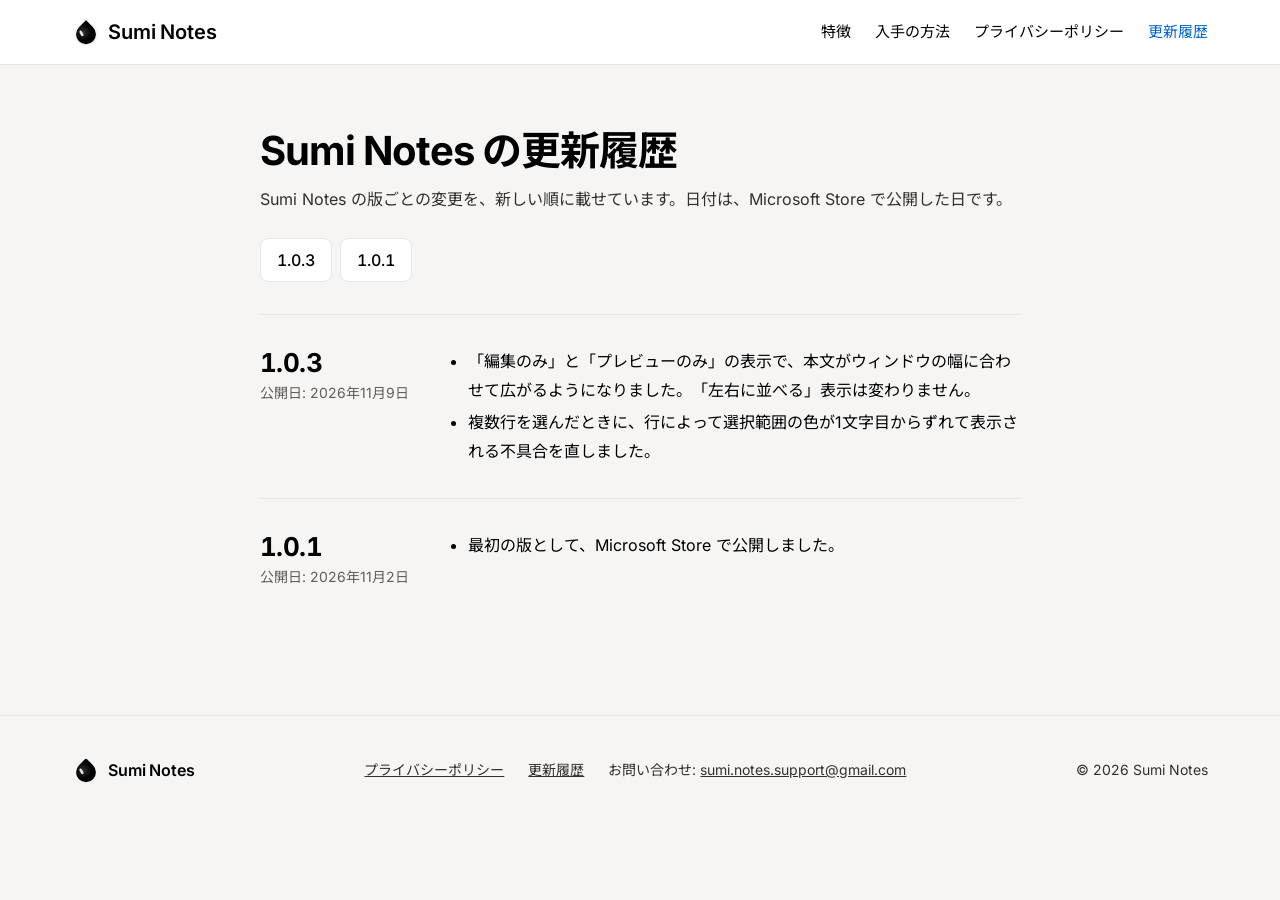
==== changelog.html @ 31a2b42b "公式サイトの更新（更新履歴のページを追加・1.0.3）" ====
<!doctype html>
<html lang="ja">
  <head>
    <meta charset="utf-8" />
    <meta
      http-equiv="Content-Security-Policy"
      content="default-src 'none'; script-src 'self'; style-src 'self'; font-src 'self'; img-src 'self'; base-uri 'none'; form-action 'none'; object-src 'none'"
    />
    <meta name="viewport" content="width=device-width, initial-scale=1" />
    <meta name="referrer" content="no-referrer" />
    <title>更新履歴 — Sumi Notes</title>
    <meta
      name="description"
      content="Windows のノートアプリ「Sumi Notes」の更新履歴です。版ごとの変更を、新しい順に載せています。"
    />
    <link rel="icon" href="images/favicon.svg" type="image/svg+xml" />
    <link rel="stylesheet" href="css/fonts.css" />
    <link rel="stylesheet" href="css/tokens.css" />
    <link rel="stylesheet" href="css/site.css" />
    <!-- main.js: ページの中のリンク（#v1.0.3 など）の滑らかなスクロール。このページには data-reveal が無いので、フェードインは起きない -->
    <script src="js/main.js"></script>
  </head>
  <body>
    <header class="site-header" data-testid="site-header">
      <div class="site-header__inner">
        <a class="brand" href="index.html" data-testid="brand-link">
          <svg class="brand__mark" viewBox="107 47 810 930" aria-hidden="true" focusable="false">
            <defs>
              <radialGradient
                id="brand-ink"
                gradientUnits="userSpaceOnUse"
                cx="422"
                cy="526"
                r="468"
              >
                <stop offset="0" class="brand__stop-ink-soft" />
                <stop offset="0.6" class="brand__stop-ink" />
              </radialGradient>
            </defs>
            <path
              class="brand__rim"
              d="M 512.0 76.9 L 766.6 331.4 A 360 360 0 1 1 257.4 331.4 Z"
              fill="url(#brand-ink)"
              stroke-width="60"
              stroke-linejoin="round"
            />
            <ellipse
              class="brand__light"
              cx="362"
              cy="556"
              rx="48"
              ry="104"
              transform="rotate(-28 362 556)"
              opacity="0.9"
            />
          </svg>
          <span class="brand__name">Sumi Notes</span>
        </a>
        <nav class="site-nav" aria-label="サイトの案内">
          <ul class="site-nav__list">
            <li>
              <a class="site-nav__link" href="index.html#features" data-testid="nav-features"
                >特徴</a
              >
            </li>
            <li>
              <a class="site-nav__link" href="index.html#download" data-testid="nav-download"
                >入手の方法</a
              >
            </li>
            <li>
              <a class="site-nav__link" href="privacy.html" data-testid="nav-privacy"
                >プライバシーポリシー</a
              >
            </li>
            <li>
              <a
                class="site-nav__link"
                href="changelog.html"
                aria-current="page"
                data-testid="nav-changelog"
                >更新履歴</a
              >
            </li>
          </ul>
        </nav>
      </div>
    </header>

    <main id="main" class="prose-page">
      <article class="prose changelog" data-testid="changelog">
        <h1 class="prose__title">Sumi Notes の更新履歴</h1>

        <p class="changelog__lead" data-testid="changelog-lead">
          Sumi Notes の版ごとの変更を、新しい順に載せています。日付は、Microsoft Store
          で公開した日です。
        </p>

        <nav class="changelog__index" aria-label="版の一覧" data-testid="changelog-index">
          <ul class="changelog__index-list">
            <li>
              <a class="changelog__index-link" href="#v1.0.3" data-testid="changelog-index-1.0.3"
                >1.0.3</a
              >
            </li>
            <li>
              <a class="changelog__index-link" href="#v1.0.1" data-testid="changelog-index-1.0.1"
                >1.0.1</a
              >
            </li>
          </ul>
        </nav>

        <section class="changelog__release" data-testid="release-1.0.3" data-version="1.0.3">
          <h2 class="changelog__version" id="v1.0.3" data-testid="release-version-1.0.3">1.0.3</h2>
          <p class="changelog__date" data-testid="release-date-1.0.3">
            公開日: <time datetime="2026-11-09">2026年11月9日</time>
          </p>
          <ul class="changelog__changes" data-testid="release-changes-1.0.3">
            <li>
              「編集のみ」と「プレビューのみ」の表示で、本文がウィンドウの幅に合わせて広がるようになりました。「左右に並べる」表示は変わりません。
            </li>
            <li>
              複数行を選んだときに、行によって選択範囲の色が1文字目からずれて表示される不具合を直しました。
            </li>
          </ul>
        </section>

        <section class="changelog__release" data-testid="release-1.0.1" data-version="1.0.1">
          <h2 class="changelog__version" id="v1.0.1" data-testid="release-version-1.0.1">1.0.1</h2>
          <p class="changelog__date" data-testid="release-date-1.0.1">
            公開日: <time datetime="2026-11-02">2026年11月2日</time>
          </p>
          <ul class="changelog__changes" data-testid="release-changes-1.0.1">
            <li>最初の版として、Microsoft Store で公開しました。</li>
          </ul>
        </section>
      </article>
    </main>

    <footer class="site-footer" data-testid="site-footer">
      <div class="site-footer__inner">
        <a class="brand brand--footer" href="index.html">
          <svg class="brand__mark" viewBox="107 47 810 930" aria-hidden="true" focusable="false">
            <defs>
              <radialGradient
                id="brand-ink-footer"
                gradientUnits="userSpaceOnUse"
                cx="422"
                cy="526"
                r="468"
              >
                <stop offset="0" class="brand__stop-ink-soft" />
                <stop offset="0.6" class="brand__stop-ink" />
              </radialGradient>
            </defs>
            <path
              class="brand__rim"
              d="M 512.0 76.9 L 766.6 331.4 A 360 360 0 1 1 257.4 331.4 Z"
              fill="url(#brand-ink-footer)"
              stroke-width="60"
              stroke-linejoin="round"
            />
            <ellipse
              class="brand__light"
              cx="362"
              cy="556"
              rx="48"
              ry="104"
              transform="rotate(-28 362 556)"
              opacity="0.9"
            />
          </svg>
          <span class="brand__name">Sumi Notes</span>
        </a>
        <ul class="site-footer__links">
          <li>
            <a class="site-footer__link" href="privacy.html" data-testid="footer-privacy"
              >プライバシーポリシー</a
            >
          </li>
          <li>
            <a class="site-footer__link" href="changelog.html" data-testid="footer-changelog"
              >更新履歴</a
            >
          </li>
          <li>
            お問い合わせ:
            <a
              class="site-footer__link"
              href="mailto:sumi.notes.support@gmail.com"
              data-testid="footer-contact"
              >sumi.notes.support@gmail.com</a
            >
          </li>
        </ul>
        <p class="site-footer__copyright" data-testid="footer-copyright">© 2026 Sumi Notes</p>
      </div>
    </footer>
  </body>
</html>
---- css/fonts.css ----
/*
 * GENERATED by scripts/site/fonts.mjs (npm run site:fonts). Do not edit by hand.
 * Inter, Noto Sans JP and JetBrains Mono (SIL Open Font License 1.1; the licences are
 * fonts/LICENSE-*.txt). The files are in this site; nothing is loaded from elsewhere.
 * Noto Sans JP: only the unicode-range chunks of the characters used on the pages.
 */

@font-face {
  font-family: 'Inter';
  font-style: normal;
  font-display: swap;
  font-weight: 400;
  src: url('../fonts/inter-latin-400-normal.woff2') format('woff2');
  unicode-range: U+0000-00FF,U+0131,U+0152-0153,U+02BB-02BC,U+02C6,U+02DA,U+02DC,U+0304,U+0308,U+0329,U+2000-206F,U+20AC,U+2122,U+2191,U+2193,U+2212,U+2215,U+FEFF,U+FFFD;
}

@font-face {
  font-family: 'Inter';
  font-style: normal;
  font-display: swap;
  font-weight: 500;
  src: url('../fonts/inter-latin-500-normal.woff2') format('woff2');
  unicode-range: U+0000-00FF,U+0131,U+0152-0153,U+02BB-02BC,U+02C6,U+02DA,U+02DC,U+0304,U+0308,U+0329,U+2000-206F,U+20AC,U+2122,U+2191,U+2193,U+2212,U+2215,U+FEFF,U+FFFD;
}

@font-face {
  font-family: 'Inter';
  font-style: normal;
  font-display: swap;
  font-weight: 600;
  src: url('../fonts/inter-latin-600-normal.woff2') format('woff2');
  unicode-range: U+0000-00FF,U+0131,U+0152-0153,U+02BB-02BC,U+02C6,U+02DA,U+02DC,U+0304,U+0308,U+0329,U+2000-206F,U+20AC,U+2122,U+2191,U+2193,U+2212,U+2215,U+FEFF,U+FFFD;
}

@font-face {
  font-family: 'Inter';
  font-style: normal;
  font-display: swap;
  font-weight: 700;
  src: url('../fonts/inter-latin-700-normal.woff2') format('woff2');
  unicode-range: U+0000-00FF,U+0131,U+0152-0153,U+02BB-02BC,U+02C6,U+02DA,U+02DC,U+0304,U+0308,U+0329,U+2000-206F,U+20AC,U+2122,U+2191,U+2193,U+2212,U+2215,U+FEFF,U+FFFD;
}

@font-face {
  font-family: 'JetBrains Mono';
  font-style: normal;
  font-display: swap;
  font-weight: 400;
  src: url('../fonts/jetbrains-mono-latin-400-normal.woff2') format('woff2');
  unicode-range: U+0000-00FF,U+0131,U+0152-0153,U+02BB-02BC,U+02C6,U+02DA,U+02DC,U+0304,U+0308,U+0329,U+2000-206F,U+20AC,U+2122,U+2191,U+2193,U+2212,U+2215,U+FEFF,U+FFFD;
}

@font-face {
  font-family: 'Noto Sans JP';
  font-style: normal;
  font-display: swap;
  font-weight: 400;
  src: url('../fonts/noto-sans-jp-82-400-normal.woff2') format('woff2');
  unicode-range: U+2103,U+5049,U+52b1,U+5320,U+5553,U+572d,U+58c7,U+5b5d,U+5bc2,U+5de3,U+5e61,U+5f80,U+61a9,U+67d0,U+67f4,U+6c88,U+6ca1,U+6ce5,U+6d78,U+6e9c,U+6f54,U+731b,U+73b2,U+74a7,U+74f6,U+75e9,U+7b20,U+7c8b,U+7f72,U+809d,U+8108,U+82b3,U+82bd,U+84b8,U+84c4,U+88c2,U+8ae6,U+8ef8,U+902e,U+9065,U+9326,U+935b,U+938c,U+9676,U+9694,U+96f7,U+9ed9,U+ff48,U+ff4c,U+ff81;
}

@font-face {
  font-family: 'Noto Sans JP';
  font-style: normal;
  font-display: swap;
  font-weight: 400;
  src: url('../fonts/noto-sans-jp-83-400-normal.woff2') format('woff2');
  unicode-range: U+2500,U+3008-3009,U+4ead,U+4f0f,U+4fca,U+53eb,U+543e,U+57a2,U+5cf0,U+5e8f,U+5fe0,U+61b2,U+62d8,U+6442,U+64b2,U+6589,U+659c,U+67f1,U+68c4,U+6cb8,U+6d12,U+6de1,U+6fe1,U+70c8,U+723d,U+73e0,U+7656,U+773a,U+7948,U+7b87,U+7c92,U+7d3a,U+7e1b,U+7e4a,U+819a,U+8358,U+83c5,U+84bc,U+864e,U+8912,U+8c9e,U+8d05,U+92fc,U+9396,U+98fd,U+99d2,U+ff64,U+ff7a,U+ff83;
}

@font-face {
  font-family: 'Noto Sans JP';
  font-style: normal;
  font-display: swap;
  font-weight: 400;
  src: url('../fonts/noto-sans-jp-85-400-normal.woff2') format('woff2');
  unicode-range: U+25c7,U+3007,U+504f,U+507d,U+51a0,U+52a3,U+5410,U+5510,U+559a,U+5782,U+582a,U+5c0a,U+5c3f,U+5c48,U+5f6b,U+6176,U+622f,U+6279,U+62bd,U+62dd,U+65ed,U+67b6,U+6817,U+6850,U+6d6a,U+6deb,U+6ea2,U+6edd,U+6f5c,U+72e9,U+73a9,U+7573,U+76bf,U+7950,U+7956,U+7f8a,U+7ffc,U+80a2,U+80c3,U+83ca,U+8a02,U+8a13,U+8df5,U+9375,U+983b,U+99b4,U+ff4e,U+ff71,U+ff89,U+ff97;
}

@font-face {
  font-family: 'Noto Sans JP';
  font-style: normal;
  font-display: swap;
  font-weight: 400;
  src: url('../fonts/noto-sans-jp-88-400-normal.woff2') format('woff2');
  unicode-range: U+25bd,U+4e59,U+4ec1,U+4ff3,U+515a,U+518a,U+525b,U+5375,U+552f,U+57a3,U+5b9c,U+5c3d,U+5e3d,U+5e7b,U+5f0a,U+6094,U+6458,U+654f,U+67f3,U+6b8a,U+6bd2,U+6c37,U+6ce1,U+6e56,U+6e7f,U+6ed1,U+6ede,U+6f0f,U+70ad,U+7267,U+7363,U+786c,U+7a42,U+7db2,U+7f85,U+8178,U+829d,U+8896,U+8c5a,U+8cb0,U+8ce2,U+8ed2,U+9047,U+9177,U+970a,U+9ea6,U+ff1b,U+ff31,U+ff39,U+ff80;
}

@font-face {
  font-family: 'Noto Sans JP';
  font-style: normal;
  font-display: swap;
  font-weight: 400;
  src: url('../fonts/noto-sans-jp-89-400-normal.woff2') format('woff2');
  unicode-range: U+a5,U+4e80,U+4f34,U+4f73,U+4f75,U+511f,U+5192,U+52aa,U+53c8,U+570f,U+57cb,U+596e,U+5d8b,U+5f66,U+5fd9,U+62db,U+62f6,U+6328,U+633f,U+63a7,U+6469,U+6bbf,U+6c41,U+6c57,U+6d44,U+6dbc,U+706f,U+72c2,U+72ed,U+7551,U+75f4,U+7949,U+7e26,U+7fd4,U+8150,U+8af8,U+8b0e,U+8b72,U+8ca7,U+934b,U+9a0e,U+9a12,U+9b42,U+ff41,U+ff43,U+ff45,U+ff49,U+ff4f,U+ff62-ff63;
}

@font-face {
  font-family: 'Noto Sans JP';
  font-style: normal;
  font-display: swap;
  font-weight: 400;
  src: url('../fonts/noto-sans-jp-92-400-normal.woff2') format('woff2');
  unicode-range: U+2460,U+4e5f,U+4e7e,U+4ed9,U+501f,U+502b,U+5968,U+5974,U+5ac1,U+5b99,U+5ba3,U+5be7,U+5be9,U+5c64,U+5cb8,U+5ec3,U+5f1f,U+616e,U+6297,U+62e0,U+62ec,U+6368,U+642d,U+65e6,U+6717,U+676f,U+6b04,U+732e,U+7652,U+76ca,U+76d7,U+7802,U+7e70,U+7f6a,U+8133,U+81e8,U+866b,U+878d,U+88f8,U+8a5e,U+8cdb,U+8d08,U+907a,U+90e1,U+96f2,U+9f8d,U+ff35,U+ff37,U+ff40,U+ff9d;
}

@font-face {
  font-family: 'Noto Sans JP';
  font-style: normal;
  font-display: swap;
  font-weight: 400;
  src: url('../fonts/noto-sans-jp-93-400-normal.woff2') format('woff2');
  unicode-range: U+21d2,U+25ce,U+300a-300b,U+4e89,U+4e9c,U+4ea1,U+5263,U+53cc,U+5426,U+5869,U+5947,U+598a,U+5999,U+5e55,U+5e72,U+5e79,U+5fae,U+5fb9,U+602a,U+6163,U+624d,U+6749,U+6c5a,U+6cbf,U+6d45,U+6dfb,U+6e7e,U+708e,U+725b,U+7763,U+79c0,U+7bc4,U+7c89,U+7e01,U+7e2e,U+8010,U+8033,U+8c6a,U+8cc3,U+8f1d,U+8f9b,U+8fb2,U+907f,U+90f7,U+9707,U+9818,U+9b3c,U+ff0a,U+ff4d;
}

@font-face {
  font-family: 'Noto Sans JP';
  font-style: normal;
  font-display: swap;
  font-weight: 400;
  src: url('../fonts/noto-sans-jp-94-400-normal.woff2') format('woff2');
  unicode-range: U+2015,U+2190,U+4e43,U+5019,U+5247,U+52e7,U+5438,U+54b2,U+55ab,U+57f7,U+5bd2,U+5e8a,U+5ef6,U+6016,U+60b2,U+6162,U+6319,U+6551,U+6607,U+66b4,U+675f,U+67d4,U+6b20,U+6b53,U+6ce3,U+719f,U+75b2,U+770b,U+7720,U+77ac,U+79d2,U+7af9,U+7d05,U+7dca,U+8056,U+80f8,U+81f3,U+8352,U+885d,U+8a70,U+8aa4,U+8cbc,U+900f,U+9084,U+91e3,U+9451,U+96c4,U+99c6,U+9ad4,U+ff70;
}

@font-face {
  font-family: 'Noto Sans JP';
  font-style: normal;
  font-display: swap;
  font-weight: 400;
  src: url('../fonts/noto-sans-jp-95-400-normal.woff2') format('woff2');
  unicode-range: U+2193,U+25b2,U+4e4b,U+516d,U+51c4,U+529f,U+52c9,U+5360,U+5442,U+5857,U+5915,U+59eb,U+5a9b,U+5c3b,U+6012,U+61b6,U+62b1,U+6311,U+6577,U+65e2,U+65ec,U+6613,U+6790,U+6cb9,U+7372,U+76ae,U+7d5e,U+7fcc,U+88ab,U+88d5,U+8caf,U+8ddd,U+8ecd,U+8f38,U+8f9e,U+8feb,U+9063,U+90f5,U+93e1,U+968a,U+968f,U+98fe,U+9ec4,U+ff1d,U+ff27,U+ff2a,U+ff36,U+ff3b,U+ff3d,U+ffe5;
}

@font-face {
  font-family: 'Noto Sans JP';
  font-style: normal;
  font-display: swap;
  font-weight: 400;
  src: url('../fonts/noto-sans-jp-96-400-normal.woff2') format('woff2');
  unicode-range: U+4e03,U+4f38,U+50b7,U+5264,U+5348,U+5371,U+585a,U+58ca,U+5951,U+59b9,U+59d4,U+5b98,U+5f8b,U+6388,U+64cd,U+65e7,U+6803,U+6b6f,U+6d66,U+6e0b,U+6ecb,U+6fc3,U+72ac,U+773c,U+77e2,U+7968,U+7a74,U+7dba,U+7dd1,U+7e3e,U+808c,U+811a,U+8179,U+8239,U+8584,U+8a0e,U+8a72,U+8b66,U+8c46,U+8f29,U+90a3,U+9234,U+96f0,U+9769,U+9774,U+9aa8,U+ff26,U+ff28,U+ff9e-ff9f;
}

@font-face {
  font-family: 'Noto Sans JP';
  font-style: normal;
  font-display: swap;
  font-weight: 400;
  src: url('../fonts/noto-sans-jp-97-400-normal.woff2') format('woff2');
  unicode-range: U+7e,U+b4,U+25c6,U+2661,U+4e92,U+4eee,U+4ffa,U+5144,U+5237,U+5287,U+52b4,U+58c1,U+5bff,U+5c04,U+5c06,U+5e95,U+5f31,U+5f93,U+63c3,U+640d,U+6557,U+6614,U+662f,U+67d3,U+690d,U+6bba,U+6e6f,U+72af,U+732b,U+7518,U+7ae0,U+7ae5,U+7af6,U+822a,U+89e6,U+8a3a,U+8a98,U+8cb8,U+8de1,U+8e8d,U+95d8,U+961c,U+96a3,U+96ea,U+9bae,U+ff20,U+ff22,U+ff29,U+ff2b-ff2c;
}

@font-face {
  font-family: 'Noto Sans JP';
  font-style: normal;
  font-display: swap;
  font-weight: 400;
  src: url('../fonts/noto-sans-jp-99-400-normal.woff2') format('woff2');
  unicode-range: U+2191,U+505c,U+52e4,U+5305,U+535a,U+56e0,U+59bb,U+5acc,U+5b09,U+5b87,U+5c90,U+5df1,U+5e2d,U+5e33,U+5f3e,U+6298,U+6383,U+653b,U+6697,U+6804,U+6a39,U+6cca,U+6e90,U+6f2b,U+702c,U+7206,U+7236,U+7559,U+7565,U+7591,U+75c7,U+75db,U+7b4b,U+7bb1,U+7d99,U+7fbd,U+8131,U+885b,U+8b1d,U+8ff7,U+9003,U+9045,U+96a0,U+9732,U+990a,U+99d0,U+9e97,U+9f62,U+ff25,U+ff2d;
}

@font-face {
  font-family: 'Noto Sans JP';
  font-style: normal;
  font-display: swap;
  font-weight: 400;
  src: url('../fonts/noto-sans-jp-100-400-normal.woff2') format('woff2');
  unicode-range: U+4e08,U+4f9d,U+5012,U+514d,U+51b7,U+5275,U+53ca,U+53f8,U+5584,U+57fc,U+5b9d,U+5bfa,U+5c3e,U+5f01,U+5fb4,U+5fd7,U+606f,U+62e1,U+6563,U+6674,U+6cb3,U+6d3e,U+6d74,U+6e1b,U+6e2f,U+718a,U+7247,U+79d8,U+7d14,U+7d66,U+7d71,U+7df4,U+7e41,U+80cc,U+8155,U+83d3,U+8a95,U+8ab2,U+8ad6,U+8ca1,U+9000,U+9006,U+9678,U+97d3,U+9808,U+98ef,U+9a5a,U+9b45,U+ff23,U+ff30;
}

@font-face {
  font-family: 'Noto Sans JP';
  font-style: normal;
  font-display: swap;
  font-weight: 400;
  src: url('../fonts/noto-sans-jp-101-400-normal.woff2') format('woff2');
  unicode-range: U+25bc,U+3012,U+4ef2,U+4f0a,U+516b,U+5373,U+539a,U+53b3,U+559c,U+56f0,U+5727,U+5742,U+5965,U+59ff,U+5bc6,U+5dfb,U+5e45,U+5ead,U+5fb3,U+6211,U+6253,U+639b,U+63a8,U+6545,U+6575,U+6628,U+672d,U+68a8,U+6bdb,U+6d25,U+707d,U+767e,U+7834,U+7b46,U+7bc9,U+8074,U+82e6,U+8349,U+8a2a,U+8d70,U+8da3,U+8fce,U+91cc,U+967d,U+97ff,U+9996,U+ff1c,U+ff2f,U+ff32,U+ff34;
}

@font-face {
  font-family: 'Noto Sans JP';
  font-style: normal;
  font-display: swap;
  font-weight: 400;
  src: url('../fonts/noto-sans-jp-102-400-normal.woff2') format('woff2');
  unicode-range: U+3d,U+5e,U+25cf,U+4e0e,U+4e5d,U+4e73,U+4e94,U+4f3c,U+5009,U+5145,U+51ac,U+5238,U+524a,U+53f3,U+547c,U+5802,U+5922,U+5a66,U+5c0e,U+5de6,U+5fd8,U+5feb,U+6797,U+685c,U+6b7b,U+6c5f-6c60,U+6cc9,U+6ce2,U+6d17,U+6e21,U+7167,U+7642,U+76db,U+8001,U+821e,U+8857,U+89d2,U+8b1b,U+8b70,U+8cb4,U+8cde,U+8f03,U+8f2a,U+968e,U+9b54,U+9e7f,U+9ebb,U+ff05,U+ff33;
}

@font-face {
  font-family: 'Noto Sans JP';
  font-style: normal;
  font-display: swap;
  font-weight: 400;
  src: url('../fonts/noto-sans-jp-103-400-normal.woff2') format('woff2');
  unicode-range: U+500d,U+5074,U+50cd,U+5175,U+52e2,U+5352,U+5354,U+53f2,U+5409,U+56fa,U+5a18,U+5b88,U+5bdd,U+5ca9,U+5f92,U+5fa9,U+60a9,U+623f,U+6483,U+653f,U+666f,U+66ae,U+66f2,U+6a21,U+6b66,U+6bcd,U+6d5c,U+796d,U+7a4d,U+7aef,U+7b56,U+7b97,U+7c4d,U+7e04,U+7fa9,U+8377,U+83dc,U+83ef,U+8535,U+8863,U+88cf,U+88dc,U+8907,U+8acb,U+90ce,U+91dd,U+ff0b,U+ff0d,U+ff19,U+ff65;
}

@font-face {
  font-family: 'Noto Sans JP';
  font-style: normal;
  font-display: swap;
  font-weight: 400;
  src: url('../fonts/noto-sans-jp-104-400-normal.woff2') format('woff2');
  unicode-range: U+4e01,U+4e21,U+4e38,U+52a9,U+547d,U+592e,U+5931,U+5b63,U+5c40,U+5dde,U+5e78,U+5efa,U+5fa1,U+604b,U+6075,U+62c5,U+632f,U+6a19,U+6c0f,U+6c11,U+6c96,U+6e05,U+70ba,U+71b1,U+7387,U+7403,U+75c5,U+77ed,U+795d,U+7b54,U+7cbe,U+7d19,U+7fa4,U+8089,U+81f4,U+8208,U+8336,U+8457,U+8a33,U+8c4a,U+8ca0,U+8ca8,U+8cc0,U+9014,U+964d,U+9803,U+983c,U+98db,U+ff17,U+ff21;
}

@font-face {
  font-family: 'Noto Sans JP';
  font-style: normal;
  font-display: swap;
  font-weight: 400;
  src: url('../fonts/noto-sans-jp-105-400-normal.woff2') format('woff2');
  unicode-range: U+25,U+25a0,U+4e26,U+4f4e,U+5341,U+56f2,U+5bbf,U+5c45,U+5c55,U+5c5e,U+5dee,U+5e9c,U+5f7c,U+6255,U+627f,U+62bc,U+65cf,U+661f,U+666e,U+66dc,U+67fb,U+6975,U+6a4b,U+6b32,U+6df1,U+6e29,U+6fc0,U+738b,U+7686,U+7a76,U+7a81,U+7c73,U+7d75,U+7dd2,U+82e5,U+82f1,U+85ac,U+888b,U+899a,U+8a31,U+8a8c,U+8ab0,U+8b58,U+904a,U+9060,U+9280,U+95b2,U+984d,U+9ce5,U+ff18;
}

@font-face {
  font-family: 'Noto Sans JP';
  font-style: normal;
  font-display: swap;
  font-weight: 400;
  src: url('../fonts/noto-sans-jp-106-400-normal.woff2') format('woff2');
  unicode-range: U+30f6,U+50ac,U+5178,U+51e6,U+5224,U+52dd,U+5883,U+5897,U+590f,U+5a5a,U+5bb3,U+5c65,U+5e03,U+5e2b,U+5e30,U+5eb7,U+6271,U+63f4,U+64ae,U+6574,U+672b,U+679a,U+6a29-6a2a,U+6ca2,U+6cc1,U+6d0b,U+713c,U+74b0,U+7981,U+7a0b,U+7bc0,U+7d1a,U+7d61,U+7fd2,U+822c,U+8996,U+89aa,U+8cac,U+8cbb,U+8d77,U+8def,U+9020,U+9152,U+9244,U+9662,U+967a,U+96e3,U+9759,U+ff16;
}

@font-face {
  font-family: 'Noto Sans JP';
  font-style: normal;
  font-display: swap;
  font-weight: 400;
  src: url('../fonts/noto-sans-jp-107-400-normal.woff2') format('woff2');
  unicode-range: U+23,U+3c,U+2192,U+4e45,U+4efb,U+4f50,U+4f8b,U+4fc2,U+5024,U+5150,U+5272,U+5370,U+53bb,U+542b,U+56db,U+56e3,U+57ce,U+5bc4,U+5bcc,U+5f71,U+60aa,U+6238,U+6280,U+629c,U+6539,U+66ff,U+670d,U+677e-677f,U+6839,U+69cb,U+6b4c,U+6bb5,U+6e96,U+6f14,U+72ec,U+7389,U+7814,U+79cb,U+79d1,U+79fb,U+7a0e,U+7d0d,U+85e4,U+8d64,U+9632,U+96e2,U+9805,U+99ac,U+ff1e;
}

@font-face {
  font-family: 'Noto Sans JP';
  font-style: normal;
  font-display: swap;
  font-weight: 400;
  src: url('../fonts/noto-sans-jp-108-400-normal.woff2') format('woff2');
  unicode-range: U+2605-2606,U+301c,U+4e57,U+4fee,U+5065,U+52df,U+533b,U+5357,U+57df,U+58eb,U+58f0,U+591c,U+592a-592b,U+5948,U+5b85,U+5d0e,U+5ea7,U+5ff5,U+6025,U+63a1,U+63a5,U+63db,U+643a,U+65bd,U+671d,U+68ee,U+6982,U+6b73,U+6bd4,U+6d88,U+7570,U+7b11,U+7d76,U+8077,U+8217,U+8c37,U+8c61,U+8cc7,U+8d85,U+901f,U+962a,U+9802,U+9806,U+9854,U+98f2,U+9928,U+99c5,U+9ed2;
}

@font-face {
  font-family: 'Noto Sans JP';
  font-style: normal;
  font-display: swap;
  font-weight: 400;
  src: url('../fonts/noto-sans-jp-109-400-normal.woff2') format('woff2');
  unicode-range: U+266a,U+4f11,U+533a,U+5343,U+534a,U+53cd,U+5404,U+56f3,U+5b57-5b58,U+5bae,U+5c4a,U+5e0c,U+5e2f,U+5eab,U+5f35,U+5f79,U+614b,U+6226,U+629e,U+65c5,U+6625,U+6751,U+6821,U+6b69,U+6b8b,U+6bce,U+6c42,U+706b,U+7c21,U+7cfb,U+805e,U+80b2,U+82b8,U+843d,U+8853,U+88c5,U+8a3c,U+8a66,U+8d8a,U+8fba,U+9069,U+91cf,U+9752,U+975e,U+9999,U+ff0f-ff10,U+ff14-ff15;
}

@font-face {
  font-family: 'Noto Sans JP';
  font-style: normal;
  font-display: swap;
  font-weight: 400;
  src: url('../fonts/noto-sans-jp-110-400-normal.woff2') format('woff2');
  unicode-range: U+40,U+4e86,U+4e95,U+4f01,U+4f1d,U+4fbf,U+5099,U+5171,U+5177,U+53cb,U+53ce,U+53f0,U+5668,U+5712,U+5ba4,U+5ca1,U+5f85,U+60f3,U+653e,U+65ad,U+65e9,U+6620,U+6750,U+6761,U+6b62,U+6b74,U+6e08,U+6e80,U+7248,U+7531,U+7533,U+753a,U+77f3,U+798f,U+7f6e,U+8449,U+88fd,U+89b3,U+8a55,U+8ac7,U+8b77,U+8db3,U+8efd,U+8fd4,U+9031-9032,U+9580,U+9589,U+96d1,U+985e;
}

@font-face {
  font-family: 'Noto Sans JP';
  font-style: normal;
  font-display: swap;
  font-weight: 400;
  src: url('../fonts/noto-sans-jp-111-400-normal.woff2') format('woff2');
  unicode-range: U+2b,U+d7,U+300e-300f,U+4e07,U+4e8c,U+512a,U+5149,U+518d,U+5236,U+52b9,U+52d9,U+5468,U+578b,U+57fa,U+5b8c,U+5ba2,U+5c02,U+5de5,U+5f37,U+5f62,U+623b,U+63d0,U+652f,U+672a,U+6848,U+6d41,U+7136,U+7537,U+754c,U+76f4,U+79c1,U+7ba1,U+7d44,U+7d4c,U+7dcf,U+7dda,U+7de8,U+82b1,U+897f,U+8ca9,U+8cfc,U+904e,U+9664,U+982d,U+9858,U+98a8,U+9a13,U+ff13,U+ff5c;
}

@font-face {
  font-family: 'Noto Sans JP';
  font-style: normal;
  font-display: swap;
  font-weight: 400;
  src: url('../fonts/noto-sans-jp-112-400-normal.woff2') format('woff2');
  unicode-range: U+4e16,U+4e3b,U+4ea4,U+4ee4,U+4f4d,U+4f4f,U+4f55,U+4f9b,U+5317,U+5358,U+53c2,U+53e4,U+548c,U+571f,U+59cb,U+5cf6,U+5e38,U+63a2,U+63b2,U+6559,U+662d,U+679c,U+6c7a,U+72b6,U+7523,U+767d,U+770c,U+7a2e,U+7a3f,U+7a7a,U+7b2c,U+7b49,U+7d20,U+7d42,U+8003,U+8272,U+8a08,U+8aac,U+8cb7,U+8eab,U+8ee2,U+9054-9055,U+90fd,U+914d,U+91cd,U+969b,U+97f3,U+984c,U+ff06;
}

@font-face {
  font-family: 'Noto Sans JP';
  font-style: normal;
  font-display: swap;
  font-weight: 400;
  src: url('../fonts/noto-sans-jp-113-400-normal.woff2') format('woff2');
  unicode-range: U+26,U+5f,U+2026,U+203b,U+4e09,U+4eac,U+4ed5,U+4fa1,U+5143,U+5199,U+5207,U+539f,U+53e3,U+53f7,U+5411,U+5473,U+5546,U+55b6,U+5929,U+597d,U+5bb9,U+5c11,U+5c4b,U+5ddd,U+5f97,U+5fc5,U+6295,U+6301,U+6307,U+671b,U+76f8,U+78ba,U+795e,U+7d30,U+7d39,U+7d9a,U+89e3,U+8a00,U+8a73,U+8a8d,U+8a9e,U+8aad,U+8abf,U+8cea,U+8eca,U+8ffd,U+904b,U+9650,U+ff11-ff12;
}

@font-face {
  font-family: 'Noto Sans JP';
  font-style: normal;
  font-display: swap;
  font-weight: 400;
  src: url('../fonts/noto-sans-jp-114-400-normal.woff2') format('woff2');
  unicode-range: U+3e,U+3005,U+4e0d,U+4e88,U+4ecb,U+4ee3,U+4ef6,U+4fdd,U+4fe1,U+500b,U+50cf,U+5186,U+5316,U+53d7,U+540c,U+544a,U+54e1,U+5728,U+58f2,U+5973,U+5b89,U+5c71,U+5e02,U+5e97,U+5f15,U+5fc3,U+5fdc,U+601d,U+611b,U+611f,U+671f,U+6728,U+6765,U+683c,U+6b21,U+6ce8,U+6d3b,U+6d77,U+7530,U+7740,U+7acb,U+7d50,U+826f,U+8f09,U+8fbc,U+9001,U+9053,U+91ce,U+9762,U+98df;
}

@font-face {
  font-family: 'Noto Sans JP';
  font-style: normal;
  font-display: swap;
  font-weight: 400;
  src: url('../fonts/noto-sans-jp-115-400-normal.woff2') format('woff2');
  unicode-range: U+7c,U+3080,U+4ee5,U+5148,U+516c,U+521d,U+5225,U+529b,U+52a0,U+53ef,U+56de,U+56fd,U+5909,U+591a,U+5b66,U+5b9f,U+5bb6,U+5bfe,U+5e73,U+5e83,U+5ea6,U+5f53,U+6027,U+610f,U+6210,U+6240,U+660e,U+66f4,U+66f8,U+6709,U+6771,U+697d,U+69d8,U+6a5f,U+6c34,U+6cbb,U+73fe,U+756a,U+7684,U+771f,U+793a,U+7f8e,U+898f,U+8a2d,U+8a71,U+8fd1,U+9078,U+9577,U+96fb,U+ff5e;
}

@font-face {
  font-family: 'Noto Sans JP';
  font-style: normal;
  font-display: swap;
  font-weight: 400;
  src: url('../fonts/noto-sans-jp-116-400-normal.woff2') format('woff2');
  unicode-range: U+a9,U+3010-3011,U+30e2,U+4e0b,U+4eca,U+4ed6,U+4ed8,U+4f53,U+4f5c,U+4f7f,U+53d6,U+540d,U+54c1,U+5730,U+5916,U+5b50,U+5c0f,U+5f8c,U+624b,U+6570,U+6587,U+6599,U+691c,U+696d,U+6cd5,U+7269,U+7279,U+7406,U+767a-767b,U+77e5,U+7d04,U+7d22,U+8005,U+80fd,U+81ea,U+8868,U+8981,U+89a7,U+901a,U+9023,U+90e8,U+91d1,U+9332,U+958b,U+96c6,U+9ad8,U+ff1a,U+ff1f;
}

@font-face {
  font-family: 'Noto Sans JP';
  font-style: normal;
  font-display: swap;
  font-weight: 400;
  src: url('../fonts/noto-sans-jp-117-400-normal.woff2') format('woff2');
  unicode-range: U+4e,U+a0,U+3000,U+300c-300d,U+4e00,U+4e0a,U+4e2d,U+4e8b,U+4eba,U+4f1a,U+5165,U+5168,U+5185,U+51fa,U+5206,U+5229,U+524d,U+52d5,U+5408,U+554f,U+5831,U+5834,U+5927,U+5b9a,U+5e74,U+5f0f,U+60c5,U+65b0,U+65b9,U+6642,U+6700,U+672c,U+682a,U+6b63,U+6c17,U+7121,U+751f,U+7528,U+753b,U+76ee,U+793e,U+884c,U+898b,U+8a18,U+9593,U+95a2,U+ff01,U+ff08-ff09;
}

@font-face {
  font-family: 'Noto Sans JP';
  font-style: normal;
  font-display: swap;
  font-weight: 400;
  src: url('../fonts/noto-sans-jp-118-400-normal.woff2') format('woff2');
  unicode-range: U+21-22,U+27-2a,U+2c-3b,U+3f,U+41-4d,U+4f-5d,U+61-7b,U+7d,U+ab,U+ae,U+b2-b3,U+b7,U+bb,U+c9,U+cd,U+d6,U+d8,U+dc,U+e0-e5,U+e7-ed,U+ef,U+f1-f4,U+f6,U+f8,U+fa,U+fc-fd,U+103,U+14d,U+1b0,U+300-301,U+1ebf,U+1ec7,U+2013-2014,U+201c-201d,U+2039-203a,U+203c,U+2048-2049,U+2113,U+2122,U+65e5,U+6708,U+70b9;
}

@font-face {
  font-family: 'Noto Sans JP';
  font-style: normal;
  font-display: swap;
  font-weight: 400;
  src: url('../fonts/noto-sans-jp-119-400-normal.woff2') format('woff2');
  unicode-range: U+20,U+2027,U+3001-3002,U+3041-307f,U+3081-308f,U+3091-3093,U+3099-309a,U+309d-309e,U+30a1-30e1,U+30e3-30ed,U+30ef-30f0,U+30f2-30f4,U+30fb-30fe,U+ff0c,U+ff0e;
}

@font-face {
  font-family: 'Noto Sans JP';
  font-style: normal;
  font-display: swap;
  font-weight: 500;
  src: url('../fonts/noto-sans-jp-82-500-normal.woff2') format('woff2');
  unicode-range: U+2103,U+5049,U+52b1,U+5320,U+5553,U+572d,U+58c7,U+5b5d,U+5bc2,U+5de3,U+5e61,U+5f80,U+61a9,U+67d0,U+67f4,U+6c88,U+6ca1,U+6ce5,U+6d78,U+6e9c,U+6f54,U+731b,U+73b2,U+74a7,U+74f6,U+75e9,U+7b20,U+7c8b,U+7f72,U+809d,U+8108,U+82b3,U+82bd,U+84b8,U+84c4,U+88c2,U+8ae6,U+8ef8,U+902e,U+9065,U+9326,U+935b,U+938c,U+9676,U+9694,U+96f7,U+9ed9,U+ff48,U+ff4c,U+ff81;
}

@font-face {
  font-family: 'Noto Sans JP';
  font-style: normal;
  font-display: swap;
  font-weight: 500;
  src: url('../fonts/noto-sans-jp-83-500-normal.woff2') format('woff2');
  unicode-range: U+2500,U+3008-3009,U+4ead,U+4f0f,U+4fca,U+53eb,U+543e,U+57a2,U+5cf0,U+5e8f,U+5fe0,U+61b2,U+62d8,U+6442,U+64b2,U+6589,U+659c,U+67f1,U+68c4,U+6cb8,U+6d12,U+6de1,U+6fe1,U+70c8,U+723d,U+73e0,U+7656,U+773a,U+7948,U+7b87,U+7c92,U+7d3a,U+7e1b,U+7e4a,U+819a,U+8358,U+83c5,U+84bc,U+864e,U+8912,U+8c9e,U+8d05,U+92fc,U+9396,U+98fd,U+99d2,U+ff64,U+ff7a,U+ff83;
}

@font-face {
  font-family: 'Noto Sans JP';
  font-style: normal;
  font-display: swap;
  font-weight: 500;
  src: url('../fonts/noto-sans-jp-85-500-normal.woff2') format('woff2');
  unicode-range: U+25c7,U+3007,U+504f,U+507d,U+51a0,U+52a3,U+5410,U+5510,U+559a,U+5782,U+582a,U+5c0a,U+5c3f,U+5c48,U+5f6b,U+6176,U+622f,U+6279,U+62bd,U+62dd,U+65ed,U+67b6,U+6817,U+6850,U+6d6a,U+6deb,U+6ea2,U+6edd,U+6f5c,U+72e9,U+73a9,U+7573,U+76bf,U+7950,U+7956,U+7f8a,U+7ffc,U+80a2,U+80c3,U+83ca,U+8a02,U+8a13,U+8df5,U+9375,U+983b,U+99b4,U+ff4e,U+ff71,U+ff89,U+ff97;
}

@font-face {
  font-family: 'Noto Sans JP';
  font-style: normal;
  font-display: swap;
  font-weight: 500;
  src: url('../fonts/noto-sans-jp-88-500-normal.woff2') format('woff2');
  unicode-range: U+25bd,U+4e59,U+4ec1,U+4ff3,U+515a,U+518a,U+525b,U+5375,U+552f,U+57a3,U+5b9c,U+5c3d,U+5e3d,U+5e7b,U+5f0a,U+6094,U+6458,U+654f,U+67f3,U+6b8a,U+6bd2,U+6c37,U+6ce1,U+6e56,U+6e7f,U+6ed1,U+6ede,U+6f0f,U+70ad,U+7267,U+7363,U+786c,U+7a42,U+7db2,U+7f85,U+8178,U+829d,U+8896,U+8c5a,U+8cb0,U+8ce2,U+8ed2,U+9047,U+9177,U+970a,U+9ea6,U+ff1b,U+ff31,U+ff39,U+ff80;
}

@font-face {
  font-family: 'Noto Sans JP';
  font-style: normal;
  font-display: swap;
  font-weight: 500;
  src: url('../fonts/noto-sans-jp-89-500-normal.woff2') format('woff2');
  unicode-range: U+a5,U+4e80,U+4f34,U+4f73,U+4f75,U+511f,U+5192,U+52aa,U+53c8,U+570f,U+57cb,U+596e,U+5d8b,U+5f66,U+5fd9,U+62db,U+62f6,U+6328,U+633f,U+63a7,U+6469,U+6bbf,U+6c41,U+6c57,U+6d44,U+6dbc,U+706f,U+72c2,U+72ed,U+7551,U+75f4,U+7949,U+7e26,U+7fd4,U+8150,U+8af8,U+8b0e,U+8b72,U+8ca7,U+934b,U+9a0e,U+9a12,U+9b42,U+ff41,U+ff43,U+ff45,U+ff49,U+ff4f,U+ff62-ff63;
}

@font-face {
  font-family: 'Noto Sans JP';
  font-style: normal;
  font-display: swap;
  font-weight: 500;
  src: url('../fonts/noto-sans-jp-92-500-normal.woff2') format('woff2');
  unicode-range: U+2460,U+4e5f,U+4e7e,U+4ed9,U+501f,U+502b,U+5968,U+5974,U+5ac1,U+5b99,U+5ba3,U+5be7,U+5be9,U+5c64,U+5cb8,U+5ec3,U+5f1f,U+616e,U+6297,U+62e0,U+62ec,U+6368,U+642d,U+65e6,U+6717,U+676f,U+6b04,U+732e,U+7652,U+76ca,U+76d7,U+7802,U+7e70,U+7f6a,U+8133,U+81e8,U+866b,U+878d,U+88f8,U+8a5e,U+8cdb,U+8d08,U+907a,U+90e1,U+96f2,U+9f8d,U+ff35,U+ff37,U+ff40,U+ff9d;
}

@font-face {
  font-family: 'Noto Sans JP';
  font-style: normal;
  font-display: swap;
  font-weight: 500;
  src: url('../fonts/noto-sans-jp-93-500-normal.woff2') format('woff2');
  unicode-range: U+21d2,U+25ce,U+300a-300b,U+4e89,U+4e9c,U+4ea1,U+5263,U+53cc,U+5426,U+5869,U+5947,U+598a,U+5999,U+5e55,U+5e72,U+5e79,U+5fae,U+5fb9,U+602a,U+6163,U+624d,U+6749,U+6c5a,U+6cbf,U+6d45,U+6dfb,U+6e7e,U+708e,U+725b,U+7763,U+79c0,U+7bc4,U+7c89,U+7e01,U+7e2e,U+8010,U+8033,U+8c6a,U+8cc3,U+8f1d,U+8f9b,U+8fb2,U+907f,U+90f7,U+9707,U+9818,U+9b3c,U+ff0a,U+ff4d;
}

@font-face {
  font-family: 'Noto Sans JP';
  font-style: normal;
  font-display: swap;
  font-weight: 500;
  src: url('../fonts/noto-sans-jp-94-500-normal.woff2') format('woff2');
  unicode-range: U+2015,U+2190,U+4e43,U+5019,U+5247,U+52e7,U+5438,U+54b2,U+55ab,U+57f7,U+5bd2,U+5e8a,U+5ef6,U+6016,U+60b2,U+6162,U+6319,U+6551,U+6607,U+66b4,U+675f,U+67d4,U+6b20,U+6b53,U+6ce3,U+719f,U+75b2,U+770b,U+7720,U+77ac,U+79d2,U+7af9,U+7d05,U+7dca,U+8056,U+80f8,U+81f3,U+8352,U+885d,U+8a70,U+8aa4,U+8cbc,U+900f,U+9084,U+91e3,U+9451,U+96c4,U+99c6,U+9ad4,U+ff70;
}

@font-face {
  font-family: 'Noto Sans JP';
  font-style: normal;
  font-display: swap;
  font-weight: 500;
  src: url('../fonts/noto-sans-jp-95-500-normal.woff2') format('woff2');
  unicode-range: U+2193,U+25b2,U+4e4b,U+516d,U+51c4,U+529f,U+52c9,U+5360,U+5442,U+5857,U+5915,U+59eb,U+5a9b,U+5c3b,U+6012,U+61b6,U+62b1,U+6311,U+6577,U+65e2,U+65ec,U+6613,U+6790,U+6cb9,U+7372,U+76ae,U+7d5e,U+7fcc,U+88ab,U+88d5,U+8caf,U+8ddd,U+8ecd,U+8f38,U+8f9e,U+8feb,U+9063,U+90f5,U+93e1,U+968a,U+968f,U+98fe,U+9ec4,U+ff1d,U+ff27,U+ff2a,U+ff36,U+ff3b,U+ff3d,U+ffe5;
}

@font-face {
  font-family: 'Noto Sans JP';
  font-style: normal;
  font-display: swap;
  font-weight: 500;
  src: url('../fonts/noto-sans-jp-96-500-normal.woff2') format('woff2');
  unicode-range: U+4e03,U+4f38,U+50b7,U+5264,U+5348,U+5371,U+585a,U+58ca,U+5951,U+59b9,U+59d4,U+5b98,U+5f8b,U+6388,U+64cd,U+65e7,U+6803,U+6b6f,U+6d66,U+6e0b,U+6ecb,U+6fc3,U+72ac,U+773c,U+77e2,U+7968,U+7a74,U+7dba,U+7dd1,U+7e3e,U+808c,U+811a,U+8179,U+8239,U+8584,U+8a0e,U+8a72,U+8b66,U+8c46,U+8f29,U+90a3,U+9234,U+96f0,U+9769,U+9774,U+9aa8,U+ff26,U+ff28,U+ff9e-ff9f;
}

@font-face {
  font-family: 'Noto Sans JP';
  font-style: normal;
  font-display: swap;
  font-weight: 500;
  src: url('../fonts/noto-sans-jp-97-500-normal.woff2') format('woff2');
  unicode-range: U+7e,U+b4,U+25c6,U+2661,U+4e92,U+4eee,U+4ffa,U+5144,U+5237,U+5287,U+52b4,U+58c1,U+5bff,U+5c04,U+5c06,U+5e95,U+5f31,U+5f93,U+63c3,U+640d,U+6557,U+6614,U+662f,U+67d3,U+690d,U+6bba,U+6e6f,U+72af,U+732b,U+7518,U+7ae0,U+7ae5,U+7af6,U+822a,U+89e6,U+8a3a,U+8a98,U+8cb8,U+8de1,U+8e8d,U+95d8,U+961c,U+96a3,U+96ea,U+9bae,U+ff20,U+ff22,U+ff29,U+ff2b-ff2c;
}

@font-face {
  font-family: 'Noto Sans JP';
  font-style: normal;
  font-display: swap;
  font-weight: 500;
  src: url('../fonts/noto-sans-jp-99-500-normal.woff2') format('woff2');
  unicode-range: U+2191,U+505c,U+52e4,U+5305,U+535a,U+56e0,U+59bb,U+5acc,U+5b09,U+5b87,U+5c90,U+5df1,U+5e2d,U+5e33,U+5f3e,U+6298,U+6383,U+653b,U+6697,U+6804,U+6a39,U+6cca,U+6e90,U+6f2b,U+702c,U+7206,U+7236,U+7559,U+7565,U+7591,U+75c7,U+75db,U+7b4b,U+7bb1,U+7d99,U+7fbd,U+8131,U+885b,U+8b1d,U+8ff7,U+9003,U+9045,U+96a0,U+9732,U+990a,U+99d0,U+9e97,U+9f62,U+ff25,U+ff2d;
}

@font-face {
  font-family: 'Noto Sans JP';
  font-style: normal;
  font-display: swap;
  font-weight: 500;
  src: url('../fonts/noto-sans-jp-100-500-normal.woff2') format('woff2');
  unicode-range: U+4e08,U+4f9d,U+5012,U+514d,U+51b7,U+5275,U+53ca,U+53f8,U+5584,U+57fc,U+5b9d,U+5bfa,U+5c3e,U+5f01,U+5fb4,U+5fd7,U+606f,U+62e1,U+6563,U+6674,U+6cb3,U+6d3e,U+6d74,U+6e1b,U+6e2f,U+718a,U+7247,U+79d8,U+7d14,U+7d66,U+7d71,U+7df4,U+7e41,U+80cc,U+8155,U+83d3,U+8a95,U+8ab2,U+8ad6,U+8ca1,U+9000,U+9006,U+9678,U+97d3,U+9808,U+98ef,U+9a5a,U+9b45,U+ff23,U+ff30;
}

@font-face {
  font-family: 'Noto Sans JP';
  font-style: normal;
  font-display: swap;
  font-weight: 500;
  src: url('../fonts/noto-sans-jp-101-500-normal.woff2') format('woff2');
  unicode-range: U+25bc,U+3012,U+4ef2,U+4f0a,U+516b,U+5373,U+539a,U+53b3,U+559c,U+56f0,U+5727,U+5742,U+5965,U+59ff,U+5bc6,U+5dfb,U+5e45,U+5ead,U+5fb3,U+6211,U+6253,U+639b,U+63a8,U+6545,U+6575,U+6628,U+672d,U+68a8,U+6bdb,U+6d25,U+707d,U+767e,U+7834,U+7b46,U+7bc9,U+8074,U+82e6,U+8349,U+8a2a,U+8d70,U+8da3,U+8fce,U+91cc,U+967d,U+97ff,U+9996,U+ff1c,U+ff2f,U+ff32,U+ff34;
}

@font-face {
  font-family: 'Noto Sans JP';
  font-style: normal;
  font-display: swap;
  font-weight: 500;
  src: url('../fonts/noto-sans-jp-102-500-normal.woff2') format('woff2');
  unicode-range: U+3d,U+5e,U+25cf,U+4e0e,U+4e5d,U+4e73,U+4e94,U+4f3c,U+5009,U+5145,U+51ac,U+5238,U+524a,U+53f3,U+547c,U+5802,U+5922,U+5a66,U+5c0e,U+5de6,U+5fd8,U+5feb,U+6797,U+685c,U+6b7b,U+6c5f-6c60,U+6cc9,U+6ce2,U+6d17,U+6e21,U+7167,U+7642,U+76db,U+8001,U+821e,U+8857,U+89d2,U+8b1b,U+8b70,U+8cb4,U+8cde,U+8f03,U+8f2a,U+968e,U+9b54,U+9e7f,U+9ebb,U+ff05,U+ff33;
}

@font-face {
  font-family: 'Noto Sans JP';
  font-style: normal;
  font-display: swap;
  font-weight: 500;
  src: url('../fonts/noto-sans-jp-103-500-normal.woff2') format('woff2');
  unicode-range: U+500d,U+5074,U+50cd,U+5175,U+52e2,U+5352,U+5354,U+53f2,U+5409,U+56fa,U+5a18,U+5b88,U+5bdd,U+5ca9,U+5f92,U+5fa9,U+60a9,U+623f,U+6483,U+653f,U+666f,U+66ae,U+66f2,U+6a21,U+6b66,U+6bcd,U+6d5c,U+796d,U+7a4d,U+7aef,U+7b56,U+7b97,U+7c4d,U+7e04,U+7fa9,U+8377,U+83dc,U+83ef,U+8535,U+8863,U+88cf,U+88dc,U+8907,U+8acb,U+90ce,U+91dd,U+ff0b,U+ff0d,U+ff19,U+ff65;
}

@font-face {
  font-family: 'Noto Sans JP';
  font-style: normal;
  font-display: swap;
  font-weight: 500;
  src: url('../fonts/noto-sans-jp-104-500-normal.woff2') format('woff2');
  unicode-range: U+4e01,U+4e21,U+4e38,U+52a9,U+547d,U+592e,U+5931,U+5b63,U+5c40,U+5dde,U+5e78,U+5efa,U+5fa1,U+604b,U+6075,U+62c5,U+632f,U+6a19,U+6c0f,U+6c11,U+6c96,U+6e05,U+70ba,U+71b1,U+7387,U+7403,U+75c5,U+77ed,U+795d,U+7b54,U+7cbe,U+7d19,U+7fa4,U+8089,U+81f4,U+8208,U+8336,U+8457,U+8a33,U+8c4a,U+8ca0,U+8ca8,U+8cc0,U+9014,U+964d,U+9803,U+983c,U+98db,U+ff17,U+ff21;
}

@font-face {
  font-family: 'Noto Sans JP';
  font-style: normal;
  font-display: swap;
  font-weight: 500;
  src: url('../fonts/noto-sans-jp-105-500-normal.woff2') format('woff2');
  unicode-range: U+25,U+25a0,U+4e26,U+4f4e,U+5341,U+56f2,U+5bbf,U+5c45,U+5c55,U+5c5e,U+5dee,U+5e9c,U+5f7c,U+6255,U+627f,U+62bc,U+65cf,U+661f,U+666e,U+66dc,U+67fb,U+6975,U+6a4b,U+6b32,U+6df1,U+6e29,U+6fc0,U+738b,U+7686,U+7a76,U+7a81,U+7c73,U+7d75,U+7dd2,U+82e5,U+82f1,U+85ac,U+888b,U+899a,U+8a31,U+8a8c,U+8ab0,U+8b58,U+904a,U+9060,U+9280,U+95b2,U+984d,U+9ce5,U+ff18;
}

@font-face {
  font-family: 'Noto Sans JP';
  font-style: normal;
  font-display: swap;
  font-weight: 500;
  src: url('../fonts/noto-sans-jp-106-500-normal.woff2') format('woff2');
  unicode-range: U+30f6,U+50ac,U+5178,U+51e6,U+5224,U+52dd,U+5883,U+5897,U+590f,U+5a5a,U+5bb3,U+5c65,U+5e03,U+5e2b,U+5e30,U+5eb7,U+6271,U+63f4,U+64ae,U+6574,U+672b,U+679a,U+6a29-6a2a,U+6ca2,U+6cc1,U+6d0b,U+713c,U+74b0,U+7981,U+7a0b,U+7bc0,U+7d1a,U+7d61,U+7fd2,U+822c,U+8996,U+89aa,U+8cac,U+8cbb,U+8d77,U+8def,U+9020,U+9152,U+9244,U+9662,U+967a,U+96e3,U+9759,U+ff16;
}

@font-face {
  font-family: 'Noto Sans JP';
  font-style: normal;
  font-display: swap;
  font-weight: 500;
  src: url('../fonts/noto-sans-jp-107-500-normal.woff2') format('woff2');
  unicode-range: U+23,U+3c,U+2192,U+4e45,U+4efb,U+4f50,U+4f8b,U+4fc2,U+5024,U+5150,U+5272,U+5370,U+53bb,U+542b,U+56db,U+56e3,U+57ce,U+5bc4,U+5bcc,U+5f71,U+60aa,U+6238,U+6280,U+629c,U+6539,U+66ff,U+670d,U+677e-677f,U+6839,U+69cb,U+6b4c,U+6bb5,U+6e96,U+6f14,U+72ec,U+7389,U+7814,U+79cb,U+79d1,U+79fb,U+7a0e,U+7d0d,U+85e4,U+8d64,U+9632,U+96e2,U+9805,U+99ac,U+ff1e;
}

@font-face {
  font-family: 'Noto Sans JP';
  font-style: normal;
  font-display: swap;
  font-weight: 500;
  src: url('../fonts/noto-sans-jp-108-500-normal.woff2') format('woff2');
  unicode-range: U+2605-2606,U+301c,U+4e57,U+4fee,U+5065,U+52df,U+533b,U+5357,U+57df,U+58eb,U+58f0,U+591c,U+592a-592b,U+5948,U+5b85,U+5d0e,U+5ea7,U+5ff5,U+6025,U+63a1,U+63a5,U+63db,U+643a,U+65bd,U+671d,U+68ee,U+6982,U+6b73,U+6bd4,U+6d88,U+7570,U+7b11,U+7d76,U+8077,U+8217,U+8c37,U+8c61,U+8cc7,U+8d85,U+901f,U+962a,U+9802,U+9806,U+9854,U+98f2,U+9928,U+99c5,U+9ed2;
}

@font-face {
  font-family: 'Noto Sans JP';
  font-style: normal;
  font-display: swap;
  font-weight: 500;
  src: url('../fonts/noto-sans-jp-109-500-normal.woff2') format('woff2');
  unicode-range: U+266a,U+4f11,U+533a,U+5343,U+534a,U+53cd,U+5404,U+56f3,U+5b57-5b58,U+5bae,U+5c4a,U+5e0c,U+5e2f,U+5eab,U+5f35,U+5f79,U+614b,U+6226,U+629e,U+65c5,U+6625,U+6751,U+6821,U+6b69,U+6b8b,U+6bce,U+6c42,U+706b,U+7c21,U+7cfb,U+805e,U+80b2,U+82b8,U+843d,U+8853,U+88c5,U+8a3c,U+8a66,U+8d8a,U+8fba,U+9069,U+91cf,U+9752,U+975e,U+9999,U+ff0f-ff10,U+ff14-ff15;
}

@font-face {
  font-family: 'Noto Sans JP';
  font-style: normal;
  font-display: swap;
  font-weight: 500;
  src: url('../fonts/noto-sans-jp-110-500-normal.woff2') format('woff2');
  unicode-range: U+40,U+4e86,U+4e95,U+4f01,U+4f1d,U+4fbf,U+5099,U+5171,U+5177,U+53cb,U+53ce,U+53f0,U+5668,U+5712,U+5ba4,U+5ca1,U+5f85,U+60f3,U+653e,U+65ad,U+65e9,U+6620,U+6750,U+6761,U+6b62,U+6b74,U+6e08,U+6e80,U+7248,U+7531,U+7533,U+753a,U+77f3,U+798f,U+7f6e,U+8449,U+88fd,U+89b3,U+8a55,U+8ac7,U+8b77,U+8db3,U+8efd,U+8fd4,U+9031-9032,U+9580,U+9589,U+96d1,U+985e;
}

@font-face {
  font-family: 'Noto Sans JP';
  font-style: normal;
  font-display: swap;
  font-weight: 500;
  src: url('../fonts/noto-sans-jp-111-500-normal.woff2') format('woff2');
  unicode-range: U+2b,U+d7,U+300e-300f,U+4e07,U+4e8c,U+512a,U+5149,U+518d,U+5236,U+52b9,U+52d9,U+5468,U+578b,U+57fa,U+5b8c,U+5ba2,U+5c02,U+5de5,U+5f37,U+5f62,U+623b,U+63d0,U+652f,U+672a,U+6848,U+6d41,U+7136,U+7537,U+754c,U+76f4,U+79c1,U+7ba1,U+7d44,U+7d4c,U+7dcf,U+7dda,U+7de8,U+82b1,U+897f,U+8ca9,U+8cfc,U+904e,U+9664,U+982d,U+9858,U+98a8,U+9a13,U+ff13,U+ff5c;
}

@font-face {
  font-family: 'Noto Sans JP';
  font-style: normal;
  font-display: swap;
  font-weight: 500;
  src: url('../fonts/noto-sans-jp-112-500-normal.woff2') format('woff2');
  unicode-range: U+4e16,U+4e3b,U+4ea4,U+4ee4,U+4f4d,U+4f4f,U+4f55,U+4f9b,U+5317,U+5358,U+53c2,U+53e4,U+548c,U+571f,U+59cb,U+5cf6,U+5e38,U+63a2,U+63b2,U+6559,U+662d,U+679c,U+6c7a,U+72b6,U+7523,U+767d,U+770c,U+7a2e,U+7a3f,U+7a7a,U+7b2c,U+7b49,U+7d20,U+7d42,U+8003,U+8272,U+8a08,U+8aac,U+8cb7,U+8eab,U+8ee2,U+9054-9055,U+90fd,U+914d,U+91cd,U+969b,U+97f3,U+984c,U+ff06;
}

@font-face {
  font-family: 'Noto Sans JP';
  font-style: normal;
  font-display: swap;
  font-weight: 500;
  src: url('../fonts/noto-sans-jp-113-500-normal.woff2') format('woff2');
  unicode-range: U+26,U+5f,U+2026,U+203b,U+4e09,U+4eac,U+4ed5,U+4fa1,U+5143,U+5199,U+5207,U+539f,U+53e3,U+53f7,U+5411,U+5473,U+5546,U+55b6,U+5929,U+597d,U+5bb9,U+5c11,U+5c4b,U+5ddd,U+5f97,U+5fc5,U+6295,U+6301,U+6307,U+671b,U+76f8,U+78ba,U+795e,U+7d30,U+7d39,U+7d9a,U+89e3,U+8a00,U+8a73,U+8a8d,U+8a9e,U+8aad,U+8abf,U+8cea,U+8eca,U+8ffd,U+904b,U+9650,U+ff11-ff12;
}

@font-face {
  font-family: 'Noto Sans JP';
  font-style: normal;
  font-display: swap;
  font-weight: 500;
  src: url('../fonts/noto-sans-jp-114-500-normal.woff2') format('woff2');
  unicode-range: U+3e,U+3005,U+4e0d,U+4e88,U+4ecb,U+4ee3,U+4ef6,U+4fdd,U+4fe1,U+500b,U+50cf,U+5186,U+5316,U+53d7,U+540c,U+544a,U+54e1,U+5728,U+58f2,U+5973,U+5b89,U+5c71,U+5e02,U+5e97,U+5f15,U+5fc3,U+5fdc,U+601d,U+611b,U+611f,U+671f,U+6728,U+6765,U+683c,U+6b21,U+6ce8,U+6d3b,U+6d77,U+7530,U+7740,U+7acb,U+7d50,U+826f,U+8f09,U+8fbc,U+9001,U+9053,U+91ce,U+9762,U+98df;
}

@font-face {
  font-family: 'Noto Sans JP';
  font-style: normal;
  font-display: swap;
  font-weight: 500;
  src: url('../fonts/noto-sans-jp-115-500-normal.woff2') format('woff2');
  unicode-range: U+7c,U+3080,U+4ee5,U+5148,U+516c,U+521d,U+5225,U+529b,U+52a0,U+53ef,U+56de,U+56fd,U+5909,U+591a,U+5b66,U+5b9f,U+5bb6,U+5bfe,U+5e73,U+5e83,U+5ea6,U+5f53,U+6027,U+610f,U+6210,U+6240,U+660e,U+66f4,U+66f8,U+6709,U+6771,U+697d,U+69d8,U+6a5f,U+6c34,U+6cbb,U+73fe,U+756a,U+7684,U+771f,U+793a,U+7f8e,U+898f,U+8a2d,U+8a71,U+8fd1,U+9078,U+9577,U+96fb,U+ff5e;
}

@font-face {
  font-family: 'Noto Sans JP';
  font-style: normal;
  font-display: swap;
  font-weight: 500;
  src: url('../fonts/noto-sans-jp-116-500-normal.woff2') format('woff2');
  unicode-range: U+a9,U+3010-3011,U+30e2,U+4e0b,U+4eca,U+4ed6,U+4ed8,U+4f53,U+4f5c,U+4f7f,U+53d6,U+540d,U+54c1,U+5730,U+5916,U+5b50,U+5c0f,U+5f8c,U+624b,U+6570,U+6587,U+6599,U+691c,U+696d,U+6cd5,U+7269,U+7279,U+7406,U+767a-767b,U+77e5,U+7d04,U+7d22,U+8005,U+80fd,U+81ea,U+8868,U+8981,U+89a7,U+901a,U+9023,U+90e8,U+91d1,U+9332,U+958b,U+96c6,U+9ad8,U+ff1a,U+ff1f;
}

@font-face {
  font-family: 'Noto Sans JP';
  font-style: normal;
  font-display: swap;
  font-weight: 500;
  src: url('../fonts/noto-sans-jp-117-500-normal.woff2') format('woff2');
  unicode-range: U+4e,U+a0,U+3000,U+300c-300d,U+4e00,U+4e0a,U+4e2d,U+4e8b,U+4eba,U+4f1a,U+5165,U+5168,U+5185,U+51fa,U+5206,U+5229,U+524d,U+52d5,U+5408,U+554f,U+5831,U+5834,U+5927,U+5b9a,U+5e74,U+5f0f,U+60c5,U+65b0,U+65b9,U+6642,U+6700,U+672c,U+682a,U+6b63,U+6c17,U+7121,U+751f,U+7528,U+753b,U+76ee,U+793e,U+884c,U+898b,U+8a18,U+9593,U+95a2,U+ff01,U+ff08-ff09;
}

@font-face {
  font-family: 'Noto Sans JP';
  font-style: normal;
  font-display: swap;
  font-weight: 500;
  src: url('../fonts/noto-sans-jp-118-500-normal.woff2') format('woff2');
  unicode-range: U+21-22,U+27-2a,U+2c-3b,U+3f,U+41-4d,U+4f-5d,U+61-7b,U+7d,U+ab,U+ae,U+b2-b3,U+b7,U+bb,U+c9,U+cd,U+d6,U+d8,U+dc,U+e0-e5,U+e7-ed,U+ef,U+f1-f4,U+f6,U+f8,U+fa,U+fc-fd,U+103,U+14d,U+1b0,U+300-301,U+1ebf,U+1ec7,U+2013-2014,U+201c-201d,U+2039-203a,U+203c,U+2048-2049,U+2113,U+2122,U+65e5,U+6708,U+70b9;
}

@font-face {
  font-family: 'Noto Sans JP';
  font-style: normal;
  font-display: swap;
  font-weight: 500;
  src: url('../fonts/noto-sans-jp-119-500-normal.woff2') format('woff2');
  unicode-range: U+20,U+2027,U+3001-3002,U+3041-307f,U+3081-308f,U+3091-3093,U+3099-309a,U+309d-309e,U+30a1-30e1,U+30e3-30ed,U+30ef-30f0,U+30f2-30f4,U+30fb-30fe,U+ff0c,U+ff0e;
}

@font-face {
  font-family: 'Noto Sans JP';
  font-style: normal;
  font-display: swap;
  font-weight: 600;
  src: url('../fonts/noto-sans-jp-82-600-normal.woff2') format('woff2');
  unicode-range: U+2103,U+5049,U+52b1,U+5320,U+5553,U+572d,U+58c7,U+5b5d,U+5bc2,U+5de3,U+5e61,U+5f80,U+61a9,U+67d0,U+67f4,U+6c88,U+6ca1,U+6ce5,U+6d78,U+6e9c,U+6f54,U+731b,U+73b2,U+74a7,U+74f6,U+75e9,U+7b20,U+7c8b,U+7f72,U+809d,U+8108,U+82b3,U+82bd,U+84b8,U+84c4,U+88c2,U+8ae6,U+8ef8,U+902e,U+9065,U+9326,U+935b,U+938c,U+9676,U+9694,U+96f7,U+9ed9,U+ff48,U+ff4c,U+ff81;
}

@font-face {
  font-family: 'Noto Sans JP';
  font-style: normal;
  font-display: swap;
  font-weight: 600;
  src: url('../fonts/noto-sans-jp-83-600-normal.woff2') format('woff2');
  unicode-range: U+2500,U+3008-3009,U+4ead,U+4f0f,U+4fca,U+53eb,U+543e,U+57a2,U+5cf0,U+5e8f,U+5fe0,U+61b2,U+62d8,U+6442,U+64b2,U+6589,U+659c,U+67f1,U+68c4,U+6cb8,U+6d12,U+6de1,U+6fe1,U+70c8,U+723d,U+73e0,U+7656,U+773a,U+7948,U+7b87,U+7c92,U+7d3a,U+7e1b,U+7e4a,U+819a,U+8358,U+83c5,U+84bc,U+864e,U+8912,U+8c9e,U+8d05,U+92fc,U+9396,U+98fd,U+99d2,U+ff64,U+ff7a,U+ff83;
}

@font-face {
  font-family: 'Noto Sans JP';
  font-style: normal;
  font-display: swap;
  font-weight: 600;
  src: url('../fonts/noto-sans-jp-85-600-normal.woff2') format('woff2');
  unicode-range: U+25c7,U+3007,U+504f,U+507d,U+51a0,U+52a3,U+5410,U+5510,U+559a,U+5782,U+582a,U+5c0a,U+5c3f,U+5c48,U+5f6b,U+6176,U+622f,U+6279,U+62bd,U+62dd,U+65ed,U+67b6,U+6817,U+6850,U+6d6a,U+6deb,U+6ea2,U+6edd,U+6f5c,U+72e9,U+73a9,U+7573,U+76bf,U+7950,U+7956,U+7f8a,U+7ffc,U+80a2,U+80c3,U+83ca,U+8a02,U+8a13,U+8df5,U+9375,U+983b,U+99b4,U+ff4e,U+ff71,U+ff89,U+ff97;
}

@font-face {
  font-family: 'Noto Sans JP';
  font-style: normal;
  font-display: swap;
  font-weight: 600;
  src: url('../fonts/noto-sans-jp-88-600-normal.woff2') format('woff2');
  unicode-range: U+25bd,U+4e59,U+4ec1,U+4ff3,U+515a,U+518a,U+525b,U+5375,U+552f,U+57a3,U+5b9c,U+5c3d,U+5e3d,U+5e7b,U+5f0a,U+6094,U+6458,U+654f,U+67f3,U+6b8a,U+6bd2,U+6c37,U+6ce1,U+6e56,U+6e7f,U+6ed1,U+6ede,U+6f0f,U+70ad,U+7267,U+7363,U+786c,U+7a42,U+7db2,U+7f85,U+8178,U+829d,U+8896,U+8c5a,U+8cb0,U+8ce2,U+8ed2,U+9047,U+9177,U+970a,U+9ea6,U+ff1b,U+ff31,U+ff39,U+ff80;
}

@font-face {
  font-family: 'Noto Sans JP';
  font-style: normal;
  font-display: swap;
  font-weight: 600;
  src: url('../fonts/noto-sans-jp-89-600-normal.woff2') format('woff2');
  unicode-range: U+a5,U+4e80,U+4f34,U+4f73,U+4f75,U+511f,U+5192,U+52aa,U+53c8,U+570f,U+57cb,U+596e,U+5d8b,U+5f66,U+5fd9,U+62db,U+62f6,U+6328,U+633f,U+63a7,U+6469,U+6bbf,U+6c41,U+6c57,U+6d44,U+6dbc,U+706f,U+72c2,U+72ed,U+7551,U+75f4,U+7949,U+7e26,U+7fd4,U+8150,U+8af8,U+8b0e,U+8b72,U+8ca7,U+934b,U+9a0e,U+9a12,U+9b42,U+ff41,U+ff43,U+ff45,U+ff49,U+ff4f,U+ff62-ff63;
}

@font-face {
  font-family: 'Noto Sans JP';
  font-style: normal;
  font-display: swap;
  font-weight: 600;
  src: url('../fonts/noto-sans-jp-92-600-normal.woff2') format('woff2');
  unicode-range: U+2460,U+4e5f,U+4e7e,U+4ed9,U+501f,U+502b,U+5968,U+5974,U+5ac1,U+5b99,U+5ba3,U+5be7,U+5be9,U+5c64,U+5cb8,U+5ec3,U+5f1f,U+616e,U+6297,U+62e0,U+62ec,U+6368,U+642d,U+65e6,U+6717,U+676f,U+6b04,U+732e,U+7652,U+76ca,U+76d7,U+7802,U+7e70,U+7f6a,U+8133,U+81e8,U+866b,U+878d,U+88f8,U+8a5e,U+8cdb,U+8d08,U+907a,U+90e1,U+96f2,U+9f8d,U+ff35,U+ff37,U+ff40,U+ff9d;
}

@font-face {
  font-family: 'Noto Sans JP';
  font-style: normal;
  font-display: swap;
  font-weight: 600;
  src: url('../fonts/noto-sans-jp-93-600-normal.woff2') format('woff2');
  unicode-range: U+21d2,U+25ce,U+300a-300b,U+4e89,U+4e9c,U+4ea1,U+5263,U+53cc,U+5426,U+5869,U+5947,U+598a,U+5999,U+5e55,U+5e72,U+5e79,U+5fae,U+5fb9,U+602a,U+6163,U+624d,U+6749,U+6c5a,U+6cbf,U+6d45,U+6dfb,U+6e7e,U+708e,U+725b,U+7763,U+79c0,U+7bc4,U+7c89,U+7e01,U+7e2e,U+8010,U+8033,U+8c6a,U+8cc3,U+8f1d,U+8f9b,U+8fb2,U+907f,U+90f7,U+9707,U+9818,U+9b3c,U+ff0a,U+ff4d;
}

@font-face {
  font-family: 'Noto Sans JP';
  font-style: normal;
  font-display: swap;
  font-weight: 600;
  src: url('../fonts/noto-sans-jp-94-600-normal.woff2') format('woff2');
  unicode-range: U+2015,U+2190,U+4e43,U+5019,U+5247,U+52e7,U+5438,U+54b2,U+55ab,U+57f7,U+5bd2,U+5e8a,U+5ef6,U+6016,U+60b2,U+6162,U+6319,U+6551,U+6607,U+66b4,U+675f,U+67d4,U+6b20,U+6b53,U+6ce3,U+719f,U+75b2,U+770b,U+7720,U+77ac,U+79d2,U+7af9,U+7d05,U+7dca,U+8056,U+80f8,U+81f3,U+8352,U+885d,U+8a70,U+8aa4,U+8cbc,U+900f,U+9084,U+91e3,U+9451,U+96c4,U+99c6,U+9ad4,U+ff70;
}

@font-face {
  font-family: 'Noto Sans JP';
  font-style: normal;
  font-display: swap;
  font-weight: 600;
  src: url('../fonts/noto-sans-jp-95-600-normal.woff2') format('woff2');
  unicode-range: U+2193,U+25b2,U+4e4b,U+516d,U+51c4,U+529f,U+52c9,U+5360,U+5442,U+5857,U+5915,U+59eb,U+5a9b,U+5c3b,U+6012,U+61b6,U+62b1,U+6311,U+6577,U+65e2,U+65ec,U+6613,U+6790,U+6cb9,U+7372,U+76ae,U+7d5e,U+7fcc,U+88ab,U+88d5,U+8caf,U+8ddd,U+8ecd,U+8f38,U+8f9e,U+8feb,U+9063,U+90f5,U+93e1,U+968a,U+968f,U+98fe,U+9ec4,U+ff1d,U+ff27,U+ff2a,U+ff36,U+ff3b,U+ff3d,U+ffe5;
}

@font-face {
  font-family: 'Noto Sans JP';
  font-style: normal;
  font-display: swap;
  font-weight: 600;
  src: url('../fonts/noto-sans-jp-96-600-normal.woff2') format('woff2');
  unicode-range: U+4e03,U+4f38,U+50b7,U+5264,U+5348,U+5371,U+585a,U+58ca,U+5951,U+59b9,U+59d4,U+5b98,U+5f8b,U+6388,U+64cd,U+65e7,U+6803,U+6b6f,U+6d66,U+6e0b,U+6ecb,U+6fc3,U+72ac,U+773c,U+77e2,U+7968,U+7a74,U+7dba,U+7dd1,U+7e3e,U+808c,U+811a,U+8179,U+8239,U+8584,U+8a0e,U+8a72,U+8b66,U+8c46,U+8f29,U+90a3,U+9234,U+96f0,U+9769,U+9774,U+9aa8,U+ff26,U+ff28,U+ff9e-ff9f;
}

@font-face {
  font-family: 'Noto Sans JP';
  font-style: normal;
  font-display: swap;
  font-weight: 600;
  src: url('../fonts/noto-sans-jp-97-600-normal.woff2') format('woff2');
  unicode-range: U+7e,U+b4,U+25c6,U+2661,U+4e92,U+4eee,U+4ffa,U+5144,U+5237,U+5287,U+52b4,U+58c1,U+5bff,U+5c04,U+5c06,U+5e95,U+5f31,U+5f93,U+63c3,U+640d,U+6557,U+6614,U+662f,U+67d3,U+690d,U+6bba,U+6e6f,U+72af,U+732b,U+7518,U+7ae0,U+7ae5,U+7af6,U+822a,U+89e6,U+8a3a,U+8a98,U+8cb8,U+8de1,U+8e8d,U+95d8,U+961c,U+96a3,U+96ea,U+9bae,U+ff20,U+ff22,U+ff29,U+ff2b-ff2c;
}

@font-face {
  font-family: 'Noto Sans JP';
  font-style: normal;
  font-display: swap;
  font-weight: 600;
  src: url('../fonts/noto-sans-jp-99-600-normal.woff2') format('woff2');
  unicode-range: U+2191,U+505c,U+52e4,U+5305,U+535a,U+56e0,U+59bb,U+5acc,U+5b09,U+5b87,U+5c90,U+5df1,U+5e2d,U+5e33,U+5f3e,U+6298,U+6383,U+653b,U+6697,U+6804,U+6a39,U+6cca,U+6e90,U+6f2b,U+702c,U+7206,U+7236,U+7559,U+7565,U+7591,U+75c7,U+75db,U+7b4b,U+7bb1,U+7d99,U+7fbd,U+8131,U+885b,U+8b1d,U+8ff7,U+9003,U+9045,U+96a0,U+9732,U+990a,U+99d0,U+9e97,U+9f62,U+ff25,U+ff2d;
}

@font-face {
  font-family: 'Noto Sans JP';
  font-style: normal;
  font-display: swap;
  font-weight: 600;
  src: url('../fonts/noto-sans-jp-100-600-normal.woff2') format('woff2');
  unicode-range: U+4e08,U+4f9d,U+5012,U+514d,U+51b7,U+5275,U+53ca,U+53f8,U+5584,U+57fc,U+5b9d,U+5bfa,U+5c3e,U+5f01,U+5fb4,U+5fd7,U+606f,U+62e1,U+6563,U+6674,U+6cb3,U+6d3e,U+6d74,U+6e1b,U+6e2f,U+718a,U+7247,U+79d8,U+7d14,U+7d66,U+7d71,U+7df4,U+7e41,U+80cc,U+8155,U+83d3,U+8a95,U+8ab2,U+8ad6,U+8ca1,U+9000,U+9006,U+9678,U+97d3,U+9808,U+98ef,U+9a5a,U+9b45,U+ff23,U+ff30;
}

@font-face {
  font-family: 'Noto Sans JP';
  font-style: normal;
  font-display: swap;
  font-weight: 600;
  src: url('../fonts/noto-sans-jp-101-600-normal.woff2') format('woff2');
  unicode-range: U+25bc,U+3012,U+4ef2,U+4f0a,U+516b,U+5373,U+539a,U+53b3,U+559c,U+56f0,U+5727,U+5742,U+5965,U+59ff,U+5bc6,U+5dfb,U+5e45,U+5ead,U+5fb3,U+6211,U+6253,U+639b,U+63a8,U+6545,U+6575,U+6628,U+672d,U+68a8,U+6bdb,U+6d25,U+707d,U+767e,U+7834,U+7b46,U+7bc9,U+8074,U+82e6,U+8349,U+8a2a,U+8d70,U+8da3,U+8fce,U+91cc,U+967d,U+97ff,U+9996,U+ff1c,U+ff2f,U+ff32,U+ff34;
}

@font-face {
  font-family: 'Noto Sans JP';
  font-style: normal;
  font-display: swap;
  font-weight: 600;
  src: url('../fonts/noto-sans-jp-102-600-normal.woff2') format('woff2');
  unicode-range: U+3d,U+5e,U+25cf,U+4e0e,U+4e5d,U+4e73,U+4e94,U+4f3c,U+5009,U+5145,U+51ac,U+5238,U+524a,U+53f3,U+547c,U+5802,U+5922,U+5a66,U+5c0e,U+5de6,U+5fd8,U+5feb,U+6797,U+685c,U+6b7b,U+6c5f-6c60,U+6cc9,U+6ce2,U+6d17,U+6e21,U+7167,U+7642,U+76db,U+8001,U+821e,U+8857,U+89d2,U+8b1b,U+8b70,U+8cb4,U+8cde,U+8f03,U+8f2a,U+968e,U+9b54,U+9e7f,U+9ebb,U+ff05,U+ff33;
}

@font-face {
  font-family: 'Noto Sans JP';
  font-style: normal;
  font-display: swap;
  font-weight: 600;
  src: url('../fonts/noto-sans-jp-103-600-normal.woff2') format('woff2');
  unicode-range: U+500d,U+5074,U+50cd,U+5175,U+52e2,U+5352,U+5354,U+53f2,U+5409,U+56fa,U+5a18,U+5b88,U+5bdd,U+5ca9,U+5f92,U+5fa9,U+60a9,U+623f,U+6483,U+653f,U+666f,U+66ae,U+66f2,U+6a21,U+6b66,U+6bcd,U+6d5c,U+796d,U+7a4d,U+7aef,U+7b56,U+7b97,U+7c4d,U+7e04,U+7fa9,U+8377,U+83dc,U+83ef,U+8535,U+8863,U+88cf,U+88dc,U+8907,U+8acb,U+90ce,U+91dd,U+ff0b,U+ff0d,U+ff19,U+ff65;
}

@font-face {
  font-family: 'Noto Sans JP';
  font-style: normal;
  font-display: swap;
  font-weight: 600;
  src: url('../fonts/noto-sans-jp-104-600-normal.woff2') format('woff2');
  unicode-range: U+4e01,U+4e21,U+4e38,U+52a9,U+547d,U+592e,U+5931,U+5b63,U+5c40,U+5dde,U+5e78,U+5efa,U+5fa1,U+604b,U+6075,U+62c5,U+632f,U+6a19,U+6c0f,U+6c11,U+6c96,U+6e05,U+70ba,U+71b1,U+7387,U+7403,U+75c5,U+77ed,U+795d,U+7b54,U+7cbe,U+7d19,U+7fa4,U+8089,U+81f4,U+8208,U+8336,U+8457,U+8a33,U+8c4a,U+8ca0,U+8ca8,U+8cc0,U+9014,U+964d,U+9803,U+983c,U+98db,U+ff17,U+ff21;
}

@font-face {
  font-family: 'Noto Sans JP';
  font-style: normal;
  font-display: swap;
  font-weight: 600;
  src: url('../fonts/noto-sans-jp-105-600-normal.woff2') format('woff2');
  unicode-range: U+25,U+25a0,U+4e26,U+4f4e,U+5341,U+56f2,U+5bbf,U+5c45,U+5c55,U+5c5e,U+5dee,U+5e9c,U+5f7c,U+6255,U+627f,U+62bc,U+65cf,U+661f,U+666e,U+66dc,U+67fb,U+6975,U+6a4b,U+6b32,U+6df1,U+6e29,U+6fc0,U+738b,U+7686,U+7a76,U+7a81,U+7c73,U+7d75,U+7dd2,U+82e5,U+82f1,U+85ac,U+888b,U+899a,U+8a31,U+8a8c,U+8ab0,U+8b58,U+904a,U+9060,U+9280,U+95b2,U+984d,U+9ce5,U+ff18;
}

@font-face {
  font-family: 'Noto Sans JP';
  font-style: normal;
  font-display: swap;
  font-weight: 600;
  src: url('../fonts/noto-sans-jp-106-600-normal.woff2') format('woff2');
  unicode-range: U+30f6,U+50ac,U+5178,U+51e6,U+5224,U+52dd,U+5883,U+5897,U+590f,U+5a5a,U+5bb3,U+5c65,U+5e03,U+5e2b,U+5e30,U+5eb7,U+6271,U+63f4,U+64ae,U+6574,U+672b,U+679a,U+6a29-6a2a,U+6ca2,U+6cc1,U+6d0b,U+713c,U+74b0,U+7981,U+7a0b,U+7bc0,U+7d1a,U+7d61,U+7fd2,U+822c,U+8996,U+89aa,U+8cac,U+8cbb,U+8d77,U+8def,U+9020,U+9152,U+9244,U+9662,U+967a,U+96e3,U+9759,U+ff16;
}

@font-face {
  font-family: 'Noto Sans JP';
  font-style: normal;
  font-display: swap;
  font-weight: 600;
  src: url('../fonts/noto-sans-jp-107-600-normal.woff2') format('woff2');
  unicode-range: U+23,U+3c,U+2192,U+4e45,U+4efb,U+4f50,U+4f8b,U+4fc2,U+5024,U+5150,U+5272,U+5370,U+53bb,U+542b,U+56db,U+56e3,U+57ce,U+5bc4,U+5bcc,U+5f71,U+60aa,U+6238,U+6280,U+629c,U+6539,U+66ff,U+670d,U+677e-677f,U+6839,U+69cb,U+6b4c,U+6bb5,U+6e96,U+6f14,U+72ec,U+7389,U+7814,U+79cb,U+79d1,U+79fb,U+7a0e,U+7d0d,U+85e4,U+8d64,U+9632,U+96e2,U+9805,U+99ac,U+ff1e;
}

@font-face {
  font-family: 'Noto Sans JP';
  font-style: normal;
  font-display: swap;
  font-weight: 600;
  src: url('../fonts/noto-sans-jp-108-600-normal.woff2') format('woff2');
  unicode-range: U+2605-2606,U+301c,U+4e57,U+4fee,U+5065,U+52df,U+533b,U+5357,U+57df,U+58eb,U+58f0,U+591c,U+592a-592b,U+5948,U+5b85,U+5d0e,U+5ea7,U+5ff5,U+6025,U+63a1,U+63a5,U+63db,U+643a,U+65bd,U+671d,U+68ee,U+6982,U+6b73,U+6bd4,U+6d88,U+7570,U+7b11,U+7d76,U+8077,U+8217,U+8c37,U+8c61,U+8cc7,U+8d85,U+901f,U+962a,U+9802,U+9806,U+9854,U+98f2,U+9928,U+99c5,U+9ed2;
}

@font-face {
  font-family: 'Noto Sans JP';
  font-style: normal;
  font-display: swap;
  font-weight: 600;
  src: url('../fonts/noto-sans-jp-109-600-normal.woff2') format('woff2');
  unicode-range: U+266a,U+4f11,U+533a,U+5343,U+534a,U+53cd,U+5404,U+56f3,U+5b57-5b58,U+5bae,U+5c4a,U+5e0c,U+5e2f,U+5eab,U+5f35,U+5f79,U+614b,U+6226,U+629e,U+65c5,U+6625,U+6751,U+6821,U+6b69,U+6b8b,U+6bce,U+6c42,U+706b,U+7c21,U+7cfb,U+805e,U+80b2,U+82b8,U+843d,U+8853,U+88c5,U+8a3c,U+8a66,U+8d8a,U+8fba,U+9069,U+91cf,U+9752,U+975e,U+9999,U+ff0f-ff10,U+ff14-ff15;
}

@font-face {
  font-family: 'Noto Sans JP';
  font-style: normal;
  font-display: swap;
  font-weight: 600;
  src: url('../fonts/noto-sans-jp-110-600-normal.woff2') format('woff2');
  unicode-range: U+40,U+4e86,U+4e95,U+4f01,U+4f1d,U+4fbf,U+5099,U+5171,U+5177,U+53cb,U+53ce,U+53f0,U+5668,U+5712,U+5ba4,U+5ca1,U+5f85,U+60f3,U+653e,U+65ad,U+65e9,U+6620,U+6750,U+6761,U+6b62,U+6b74,U+6e08,U+6e80,U+7248,U+7531,U+7533,U+753a,U+77f3,U+798f,U+7f6e,U+8449,U+88fd,U+89b3,U+8a55,U+8ac7,U+8b77,U+8db3,U+8efd,U+8fd4,U+9031-9032,U+9580,U+9589,U+96d1,U+985e;
}

@font-face {
  font-family: 'Noto Sans JP';
  font-style: normal;
  font-display: swap;
  font-weight: 600;
  src: url('../fonts/noto-sans-jp-111-600-normal.woff2') format('woff2');
  unicode-range: U+2b,U+d7,U+300e-300f,U+4e07,U+4e8c,U+512a,U+5149,U+518d,U+5236,U+52b9,U+52d9,U+5468,U+578b,U+57fa,U+5b8c,U+5ba2,U+5c02,U+5de5,U+5f37,U+5f62,U+623b,U+63d0,U+652f,U+672a,U+6848,U+6d41,U+7136,U+7537,U+754c,U+76f4,U+79c1,U+7ba1,U+7d44,U+7d4c,U+7dcf,U+7dda,U+7de8,U+82b1,U+897f,U+8ca9,U+8cfc,U+904e,U+9664,U+982d,U+9858,U+98a8,U+9a13,U+ff13,U+ff5c;
}

@font-face {
  font-family: 'Noto Sans JP';
  font-style: normal;
  font-display: swap;
  font-weight: 600;
  src: url('../fonts/noto-sans-jp-112-600-normal.woff2') format('woff2');
  unicode-range: U+4e16,U+4e3b,U+4ea4,U+4ee4,U+4f4d,U+4f4f,U+4f55,U+4f9b,U+5317,U+5358,U+53c2,U+53e4,U+548c,U+571f,U+59cb,U+5cf6,U+5e38,U+63a2,U+63b2,U+6559,U+662d,U+679c,U+6c7a,U+72b6,U+7523,U+767d,U+770c,U+7a2e,U+7a3f,U+7a7a,U+7b2c,U+7b49,U+7d20,U+7d42,U+8003,U+8272,U+8a08,U+8aac,U+8cb7,U+8eab,U+8ee2,U+9054-9055,U+90fd,U+914d,U+91cd,U+969b,U+97f3,U+984c,U+ff06;
}

@font-face {
  font-family: 'Noto Sans JP';
  font-style: normal;
  font-display: swap;
  font-weight: 600;
  src: url('../fonts/noto-sans-jp-113-600-normal.woff2') format('woff2');
  unicode-range: U+26,U+5f,U+2026,U+203b,U+4e09,U+4eac,U+4ed5,U+4fa1,U+5143,U+5199,U+5207,U+539f,U+53e3,U+53f7,U+5411,U+5473,U+5546,U+55b6,U+5929,U+597d,U+5bb9,U+5c11,U+5c4b,U+5ddd,U+5f97,U+5fc5,U+6295,U+6301,U+6307,U+671b,U+76f8,U+78ba,U+795e,U+7d30,U+7d39,U+7d9a,U+89e3,U+8a00,U+8a73,U+8a8d,U+8a9e,U+8aad,U+8abf,U+8cea,U+8eca,U+8ffd,U+904b,U+9650,U+ff11-ff12;
}

@font-face {
  font-family: 'Noto Sans JP';
  font-style: normal;
  font-display: swap;
  font-weight: 600;
  src: url('../fonts/noto-sans-jp-114-600-normal.woff2') format('woff2');
  unicode-range: U+3e,U+3005,U+4e0d,U+4e88,U+4ecb,U+4ee3,U+4ef6,U+4fdd,U+4fe1,U+500b,U+50cf,U+5186,U+5316,U+53d7,U+540c,U+544a,U+54e1,U+5728,U+58f2,U+5973,U+5b89,U+5c71,U+5e02,U+5e97,U+5f15,U+5fc3,U+5fdc,U+601d,U+611b,U+611f,U+671f,U+6728,U+6765,U+683c,U+6b21,U+6ce8,U+6d3b,U+6d77,U+7530,U+7740,U+7acb,U+7d50,U+826f,U+8f09,U+8fbc,U+9001,U+9053,U+91ce,U+9762,U+98df;
}

@font-face {
  font-family: 'Noto Sans JP';
  font-style: normal;
  font-display: swap;
  font-weight: 600;
  src: url('../fonts/noto-sans-jp-115-600-normal.woff2') format('woff2');
  unicode-range: U+7c,U+3080,U+4ee5,U+5148,U+516c,U+521d,U+5225,U+529b,U+52a0,U+53ef,U+56de,U+56fd,U+5909,U+591a,U+5b66,U+5b9f,U+5bb6,U+5bfe,U+5e73,U+5e83,U+5ea6,U+5f53,U+6027,U+610f,U+6210,U+6240,U+660e,U+66f4,U+66f8,U+6709,U+6771,U+697d,U+69d8,U+6a5f,U+6c34,U+6cbb,U+73fe,U+756a,U+7684,U+771f,U+793a,U+7f8e,U+898f,U+8a2d,U+8a71,U+8fd1,U+9078,U+9577,U+96fb,U+ff5e;
}

@font-face {
  font-family: 'Noto Sans JP';
  font-style: normal;
  font-display: swap;
  font-weight: 600;
  src: url('../fonts/noto-sans-jp-116-600-normal.woff2') format('woff2');
  unicode-range: U+a9,U+3010-3011,U+30e2,U+4e0b,U+4eca,U+4ed6,U+4ed8,U+4f53,U+4f5c,U+4f7f,U+53d6,U+540d,U+54c1,U+5730,U+5916,U+5b50,U+5c0f,U+5f8c,U+624b,U+6570,U+6587,U+6599,U+691c,U+696d,U+6cd5,U+7269,U+7279,U+7406,U+767a-767b,U+77e5,U+7d04,U+7d22,U+8005,U+80fd,U+81ea,U+8868,U+8981,U+89a7,U+901a,U+9023,U+90e8,U+91d1,U+9332,U+958b,U+96c6,U+9ad8,U+ff1a,U+ff1f;
}

@font-face {
  font-family: 'Noto Sans JP';
  font-style: normal;
  font-display: swap;
  font-weight: 600;
  src: url('../fonts/noto-sans-jp-117-600-normal.woff2') format('woff2');
  unicode-range: U+4e,U+a0,U+3000,U+300c-300d,U+4e00,U+4e0a,U+4e2d,U+4e8b,U+4eba,U+4f1a,U+5165,U+5168,U+5185,U+51fa,U+5206,U+5229,U+524d,U+52d5,U+5408,U+554f,U+5831,U+5834,U+5927,U+5b9a,U+5e74,U+5f0f,U+60c5,U+65b0,U+65b9,U+6642,U+6700,U+672c,U+682a,U+6b63,U+6c17,U+7121,U+751f,U+7528,U+753b,U+76ee,U+793e,U+884c,U+898b,U+8a18,U+9593,U+95a2,U+ff01,U+ff08-ff09;
}

@font-face {
  font-family: 'Noto Sans JP';
  font-style: normal;
  font-display: swap;
  font-weight: 600;
  src: url('../fonts/noto-sans-jp-118-600-normal.woff2') format('woff2');
  unicode-range: U+21-22,U+27-2a,U+2c-3b,U+3f,U+41-4d,U+4f-5d,U+61-7b,U+7d,U+ab,U+ae,U+b2-b3,U+b7,U+bb,U+c9,U+cd,U+d6,U+d8,U+dc,U+e0-e5,U+e7-ed,U+ef,U+f1-f4,U+f6,U+f8,U+fa,U+fc-fd,U+103,U+14d,U+1b0,U+300-301,U+1ebf,U+1ec7,U+2013-2014,U+201c-201d,U+2039-203a,U+203c,U+2048-2049,U+2113,U+2122,U+65e5,U+6708,U+70b9;
}

@font-face {
  font-family: 'Noto Sans JP';
  font-style: normal;
  font-display: swap;
  font-weight: 600;
  src: url('../fonts/noto-sans-jp-119-600-normal.woff2') format('woff2');
  unicode-range: U+20,U+2027,U+3001-3002,U+3041-307f,U+3081-308f,U+3091-3093,U+3099-309a,U+309d-309e,U+30a1-30e1,U+30e3-30ed,U+30ef-30f0,U+30f2-30f4,U+30fb-30fe,U+ff0c,U+ff0e;
}

@font-face {
  font-family: 'Noto Sans JP';
  font-style: normal;
  font-display: swap;
  font-weight: 700;
  src: url('../fonts/noto-sans-jp-82-700-normal.woff2') format('woff2');
  unicode-range: U+2103,U+5049,U+52b1,U+5320,U+5553,U+572d,U+58c7,U+5b5d,U+5bc2,U+5de3,U+5e61,U+5f80,U+61a9,U+67d0,U+67f4,U+6c88,U+6ca1,U+6ce5,U+6d78,U+6e9c,U+6f54,U+731b,U+73b2,U+74a7,U+74f6,U+75e9,U+7b20,U+7c8b,U+7f72,U+809d,U+8108,U+82b3,U+82bd,U+84b8,U+84c4,U+88c2,U+8ae6,U+8ef8,U+902e,U+9065,U+9326,U+935b,U+938c,U+9676,U+9694,U+96f7,U+9ed9,U+ff48,U+ff4c,U+ff81;
}

@font-face {
  font-family: 'Noto Sans JP';
  font-style: normal;
  font-display: swap;
  font-weight: 700;
  src: url('../fonts/noto-sans-jp-83-700-normal.woff2') format('woff2');
  unicode-range: U+2500,U+3008-3009,U+4ead,U+4f0f,U+4fca,U+53eb,U+543e,U+57a2,U+5cf0,U+5e8f,U+5fe0,U+61b2,U+62d8,U+6442,U+64b2,U+6589,U+659c,U+67f1,U+68c4,U+6cb8,U+6d12,U+6de1,U+6fe1,U+70c8,U+723d,U+73e0,U+7656,U+773a,U+7948,U+7b87,U+7c92,U+7d3a,U+7e1b,U+7e4a,U+819a,U+8358,U+83c5,U+84bc,U+864e,U+8912,U+8c9e,U+8d05,U+92fc,U+9396,U+98fd,U+99d2,U+ff64,U+ff7a,U+ff83;
}

@font-face {
  font-family: 'Noto Sans JP';
  font-style: normal;
  font-display: swap;
  font-weight: 700;
  src: url('../fonts/noto-sans-jp-85-700-normal.woff2') format('woff2');
  unicode-range: U+25c7,U+3007,U+504f,U+507d,U+51a0,U+52a3,U+5410,U+5510,U+559a,U+5782,U+582a,U+5c0a,U+5c3f,U+5c48,U+5f6b,U+6176,U+622f,U+6279,U+62bd,U+62dd,U+65ed,U+67b6,U+6817,U+6850,U+6d6a,U+6deb,U+6ea2,U+6edd,U+6f5c,U+72e9,U+73a9,U+7573,U+76bf,U+7950,U+7956,U+7f8a,U+7ffc,U+80a2,U+80c3,U+83ca,U+8a02,U+8a13,U+8df5,U+9375,U+983b,U+99b4,U+ff4e,U+ff71,U+ff89,U+ff97;
}

@font-face {
  font-family: 'Noto Sans JP';
  font-style: normal;
  font-display: swap;
  font-weight: 700;
  src: url('../fonts/noto-sans-jp-88-700-normal.woff2') format('woff2');
  unicode-range: U+25bd,U+4e59,U+4ec1,U+4ff3,U+515a,U+518a,U+525b,U+5375,U+552f,U+57a3,U+5b9c,U+5c3d,U+5e3d,U+5e7b,U+5f0a,U+6094,U+6458,U+654f,U+67f3,U+6b8a,U+6bd2,U+6c37,U+6ce1,U+6e56,U+6e7f,U+6ed1,U+6ede,U+6f0f,U+70ad,U+7267,U+7363,U+786c,U+7a42,U+7db2,U+7f85,U+8178,U+829d,U+8896,U+8c5a,U+8cb0,U+8ce2,U+8ed2,U+9047,U+9177,U+970a,U+9ea6,U+ff1b,U+ff31,U+ff39,U+ff80;
}

@font-face {
  font-family: 'Noto Sans JP';
  font-style: normal;
  font-display: swap;
  font-weight: 700;
  src: url('../fonts/noto-sans-jp-89-700-normal.woff2') format('woff2');
  unicode-range: U+a5,U+4e80,U+4f34,U+4f73,U+4f75,U+511f,U+5192,U+52aa,U+53c8,U+570f,U+57cb,U+596e,U+5d8b,U+5f66,U+5fd9,U+62db,U+62f6,U+6328,U+633f,U+63a7,U+6469,U+6bbf,U+6c41,U+6c57,U+6d44,U+6dbc,U+706f,U+72c2,U+72ed,U+7551,U+75f4,U+7949,U+7e26,U+7fd4,U+8150,U+8af8,U+8b0e,U+8b72,U+8ca7,U+934b,U+9a0e,U+9a12,U+9b42,U+ff41,U+ff43,U+ff45,U+ff49,U+ff4f,U+ff62-ff63;
}

@font-face {
  font-family: 'Noto Sans JP';
  font-style: normal;
  font-display: swap;
  font-weight: 700;
  src: url('../fonts/noto-sans-jp-92-700-normal.woff2') format('woff2');
  unicode-range: U+2460,U+4e5f,U+4e7e,U+4ed9,U+501f,U+502b,U+5968,U+5974,U+5ac1,U+5b99,U+5ba3,U+5be7,U+5be9,U+5c64,U+5cb8,U+5ec3,U+5f1f,U+616e,U+6297,U+62e0,U+62ec,U+6368,U+642d,U+65e6,U+6717,U+676f,U+6b04,U+732e,U+7652,U+76ca,U+76d7,U+7802,U+7e70,U+7f6a,U+8133,U+81e8,U+866b,U+878d,U+88f8,U+8a5e,U+8cdb,U+8d08,U+907a,U+90e1,U+96f2,U+9f8d,U+ff35,U+ff37,U+ff40,U+ff9d;
}

@font-face {
  font-family: 'Noto Sans JP';
  font-style: normal;
  font-display: swap;
  font-weight: 700;
  src: url('../fonts/noto-sans-jp-93-700-normal.woff2') format('woff2');
  unicode-range: U+21d2,U+25ce,U+300a-300b,U+4e89,U+4e9c,U+4ea1,U+5263,U+53cc,U+5426,U+5869,U+5947,U+598a,U+5999,U+5e55,U+5e72,U+5e79,U+5fae,U+5fb9,U+602a,U+6163,U+624d,U+6749,U+6c5a,U+6cbf,U+6d45,U+6dfb,U+6e7e,U+708e,U+725b,U+7763,U+79c0,U+7bc4,U+7c89,U+7e01,U+7e2e,U+8010,U+8033,U+8c6a,U+8cc3,U+8f1d,U+8f9b,U+8fb2,U+907f,U+90f7,U+9707,U+9818,U+9b3c,U+ff0a,U+ff4d;
}

@font-face {
  font-family: 'Noto Sans JP';
  font-style: normal;
  font-display: swap;
  font-weight: 700;
  src: url('../fonts/noto-sans-jp-94-700-normal.woff2') format('woff2');
  unicode-range: U+2015,U+2190,U+4e43,U+5019,U+5247,U+52e7,U+5438,U+54b2,U+55ab,U+57f7,U+5bd2,U+5e8a,U+5ef6,U+6016,U+60b2,U+6162,U+6319,U+6551,U+6607,U+66b4,U+675f,U+67d4,U+6b20,U+6b53,U+6ce3,U+719f,U+75b2,U+770b,U+7720,U+77ac,U+79d2,U+7af9,U+7d05,U+7dca,U+8056,U+80f8,U+81f3,U+8352,U+885d,U+8a70,U+8aa4,U+8cbc,U+900f,U+9084,U+91e3,U+9451,U+96c4,U+99c6,U+9ad4,U+ff70;
}

@font-face {
  font-family: 'Noto Sans JP';
  font-style: normal;
  font-display: swap;
  font-weight: 700;
  src: url('../fonts/noto-sans-jp-95-700-normal.woff2') format('woff2');
  unicode-range: U+2193,U+25b2,U+4e4b,U+516d,U+51c4,U+529f,U+52c9,U+5360,U+5442,U+5857,U+5915,U+59eb,U+5a9b,U+5c3b,U+6012,U+61b6,U+62b1,U+6311,U+6577,U+65e2,U+65ec,U+6613,U+6790,U+6cb9,U+7372,U+76ae,U+7d5e,U+7fcc,U+88ab,U+88d5,U+8caf,U+8ddd,U+8ecd,U+8f38,U+8f9e,U+8feb,U+9063,U+90f5,U+93e1,U+968a,U+968f,U+98fe,U+9ec4,U+ff1d,U+ff27,U+ff2a,U+ff36,U+ff3b,U+ff3d,U+ffe5;
}

@font-face {
  font-family: 'Noto Sans JP';
  font-style: normal;
  font-display: swap;
  font-weight: 700;
  src: url('../fonts/noto-sans-jp-96-700-normal.woff2') format('woff2');
  unicode-range: U+4e03,U+4f38,U+50b7,U+5264,U+5348,U+5371,U+585a,U+58ca,U+5951,U+59b9,U+59d4,U+5b98,U+5f8b,U+6388,U+64cd,U+65e7,U+6803,U+6b6f,U+6d66,U+6e0b,U+6ecb,U+6fc3,U+72ac,U+773c,U+77e2,U+7968,U+7a74,U+7dba,U+7dd1,U+7e3e,U+808c,U+811a,U+8179,U+8239,U+8584,U+8a0e,U+8a72,U+8b66,U+8c46,U+8f29,U+90a3,U+9234,U+96f0,U+9769,U+9774,U+9aa8,U+ff26,U+ff28,U+ff9e-ff9f;
}

@font-face {
  font-family: 'Noto Sans JP';
  font-style: normal;
  font-display: swap;
  font-weight: 700;
  src: url('../fonts/noto-sans-jp-97-700-normal.woff2') format('woff2');
  unicode-range: U+7e,U+b4,U+25c6,U+2661,U+4e92,U+4eee,U+4ffa,U+5144,U+5237,U+5287,U+52b4,U+58c1,U+5bff,U+5c04,U+5c06,U+5e95,U+5f31,U+5f93,U+63c3,U+640d,U+6557,U+6614,U+662f,U+67d3,U+690d,U+6bba,U+6e6f,U+72af,U+732b,U+7518,U+7ae0,U+7ae5,U+7af6,U+822a,U+89e6,U+8a3a,U+8a98,U+8cb8,U+8de1,U+8e8d,U+95d8,U+961c,U+96a3,U+96ea,U+9bae,U+ff20,U+ff22,U+ff29,U+ff2b-ff2c;
}

@font-face {
  font-family: 'Noto Sans JP';
  font-style: normal;
  font-display: swap;
  font-weight: 700;
  src: url('../fonts/noto-sans-jp-99-700-normal.woff2') format('woff2');
  unicode-range: U+2191,U+505c,U+52e4,U+5305,U+535a,U+56e0,U+59bb,U+5acc,U+5b09,U+5b87,U+5c90,U+5df1,U+5e2d,U+5e33,U+5f3e,U+6298,U+6383,U+653b,U+6697,U+6804,U+6a39,U+6cca,U+6e90,U+6f2b,U+702c,U+7206,U+7236,U+7559,U+7565,U+7591,U+75c7,U+75db,U+7b4b,U+7bb1,U+7d99,U+7fbd,U+8131,U+885b,U+8b1d,U+8ff7,U+9003,U+9045,U+96a0,U+9732,U+990a,U+99d0,U+9e97,U+9f62,U+ff25,U+ff2d;
}

@font-face {
  font-family: 'Noto Sans JP';
  font-style: normal;
  font-display: swap;
  font-weight: 700;
  src: url('../fonts/noto-sans-jp-100-700-normal.woff2') format('woff2');
  unicode-range: U+4e08,U+4f9d,U+5012,U+514d,U+51b7,U+5275,U+53ca,U+53f8,U+5584,U+57fc,U+5b9d,U+5bfa,U+5c3e,U+5f01,U+5fb4,U+5fd7,U+606f,U+62e1,U+6563,U+6674,U+6cb3,U+6d3e,U+6d74,U+6e1b,U+6e2f,U+718a,U+7247,U+79d8,U+7d14,U+7d66,U+7d71,U+7df4,U+7e41,U+80cc,U+8155,U+83d3,U+8a95,U+8ab2,U+8ad6,U+8ca1,U+9000,U+9006,U+9678,U+97d3,U+9808,U+98ef,U+9a5a,U+9b45,U+ff23,U+ff30;
}

@font-face {
  font-family: 'Noto Sans JP';
  font-style: normal;
  font-display: swap;
  font-weight: 700;
  src: url('../fonts/noto-sans-jp-101-700-normal.woff2') format('woff2');
  unicode-range: U+25bc,U+3012,U+4ef2,U+4f0a,U+516b,U+5373,U+539a,U+53b3,U+559c,U+56f0,U+5727,U+5742,U+5965,U+59ff,U+5bc6,U+5dfb,U+5e45,U+5ead,U+5fb3,U+6211,U+6253,U+639b,U+63a8,U+6545,U+6575,U+6628,U+672d,U+68a8,U+6bdb,U+6d25,U+707d,U+767e,U+7834,U+7b46,U+7bc9,U+8074,U+82e6,U+8349,U+8a2a,U+8d70,U+8da3,U+8fce,U+91cc,U+967d,U+97ff,U+9996,U+ff1c,U+ff2f,U+ff32,U+ff34;
}

@font-face {
  font-family: 'Noto Sans JP';
  font-style: normal;
  font-display: swap;
  font-weight: 700;
  src: url('../fonts/noto-sans-jp-102-700-normal.woff2') format('woff2');
  unicode-range: U+3d,U+5e,U+25cf,U+4e0e,U+4e5d,U+4e73,U+4e94,U+4f3c,U+5009,U+5145,U+51ac,U+5238,U+524a,U+53f3,U+547c,U+5802,U+5922,U+5a66,U+5c0e,U+5de6,U+5fd8,U+5feb,U+6797,U+685c,U+6b7b,U+6c5f-6c60,U+6cc9,U+6ce2,U+6d17,U+6e21,U+7167,U+7642,U+76db,U+8001,U+821e,U+8857,U+89d2,U+8b1b,U+8b70,U+8cb4,U+8cde,U+8f03,U+8f2a,U+968e,U+9b54,U+9e7f,U+9ebb,U+ff05,U+ff33;
}

@font-face {
  font-family: 'Noto Sans JP';
  font-style: normal;
  font-display: swap;
  font-weight: 700;
  src: url('../fonts/noto-sans-jp-103-700-normal.woff2') format('woff2');
  unicode-range: U+500d,U+5074,U+50cd,U+5175,U+52e2,U+5352,U+5354,U+53f2,U+5409,U+56fa,U+5a18,U+5b88,U+5bdd,U+5ca9,U+5f92,U+5fa9,U+60a9,U+623f,U+6483,U+653f,U+666f,U+66ae,U+66f2,U+6a21,U+6b66,U+6bcd,U+6d5c,U+796d,U+7a4d,U+7aef,U+7b56,U+7b97,U+7c4d,U+7e04,U+7fa9,U+8377,U+83dc,U+83ef,U+8535,U+8863,U+88cf,U+88dc,U+8907,U+8acb,U+90ce,U+91dd,U+ff0b,U+ff0d,U+ff19,U+ff65;
}

@font-face {
  font-family: 'Noto Sans JP';
  font-style: normal;
  font-display: swap;
  font-weight: 700;
  src: url('../fonts/noto-sans-jp-104-700-normal.woff2') format('woff2');
  unicode-range: U+4e01,U+4e21,U+4e38,U+52a9,U+547d,U+592e,U+5931,U+5b63,U+5c40,U+5dde,U+5e78,U+5efa,U+5fa1,U+604b,U+6075,U+62c5,U+632f,U+6a19,U+6c0f,U+6c11,U+6c96,U+6e05,U+70ba,U+71b1,U+7387,U+7403,U+75c5,U+77ed,U+795d,U+7b54,U+7cbe,U+7d19,U+7fa4,U+8089,U+81f4,U+8208,U+8336,U+8457,U+8a33,U+8c4a,U+8ca0,U+8ca8,U+8cc0,U+9014,U+964d,U+9803,U+983c,U+98db,U+ff17,U+ff21;
}

@font-face {
  font-family: 'Noto Sans JP';
  font-style: normal;
  font-display: swap;
  font-weight: 700;
  src: url('../fonts/noto-sans-jp-105-700-normal.woff2') format('woff2');
  unicode-range: U+25,U+25a0,U+4e26,U+4f4e,U+5341,U+56f2,U+5bbf,U+5c45,U+5c55,U+5c5e,U+5dee,U+5e9c,U+5f7c,U+6255,U+627f,U+62bc,U+65cf,U+661f,U+666e,U+66dc,U+67fb,U+6975,U+6a4b,U+6b32,U+6df1,U+6e29,U+6fc0,U+738b,U+7686,U+7a76,U+7a81,U+7c73,U+7d75,U+7dd2,U+82e5,U+82f1,U+85ac,U+888b,U+899a,U+8a31,U+8a8c,U+8ab0,U+8b58,U+904a,U+9060,U+9280,U+95b2,U+984d,U+9ce5,U+ff18;
}

@font-face {
  font-family: 'Noto Sans JP';
  font-style: normal;
  font-display: swap;
  font-weight: 700;
  src: url('../fonts/noto-sans-jp-106-700-normal.woff2') format('woff2');
  unicode-range: U+30f6,U+50ac,U+5178,U+51e6,U+5224,U+52dd,U+5883,U+5897,U+590f,U+5a5a,U+5bb3,U+5c65,U+5e03,U+5e2b,U+5e30,U+5eb7,U+6271,U+63f4,U+64ae,U+6574,U+672b,U+679a,U+6a29-6a2a,U+6ca2,U+6cc1,U+6d0b,U+713c,U+74b0,U+7981,U+7a0b,U+7bc0,U+7d1a,U+7d61,U+7fd2,U+822c,U+8996,U+89aa,U+8cac,U+8cbb,U+8d77,U+8def,U+9020,U+9152,U+9244,U+9662,U+967a,U+96e3,U+9759,U+ff16;
}

@font-face {
  font-family: 'Noto Sans JP';
  font-style: normal;
  font-display: swap;
  font-weight: 700;
  src: url('../fonts/noto-sans-jp-107-700-normal.woff2') format('woff2');
  unicode-range: U+23,U+3c,U+2192,U+4e45,U+4efb,U+4f50,U+4f8b,U+4fc2,U+5024,U+5150,U+5272,U+5370,U+53bb,U+542b,U+56db,U+56e3,U+57ce,U+5bc4,U+5bcc,U+5f71,U+60aa,U+6238,U+6280,U+629c,U+6539,U+66ff,U+670d,U+677e-677f,U+6839,U+69cb,U+6b4c,U+6bb5,U+6e96,U+6f14,U+72ec,U+7389,U+7814,U+79cb,U+79d1,U+79fb,U+7a0e,U+7d0d,U+85e4,U+8d64,U+9632,U+96e2,U+9805,U+99ac,U+ff1e;
}

@font-face {
  font-family: 'Noto Sans JP';
  font-style: normal;
  font-display: swap;
  font-weight: 700;
  src: url('../fonts/noto-sans-jp-108-700-normal.woff2') format('woff2');
  unicode-range: U+2605-2606,U+301c,U+4e57,U+4fee,U+5065,U+52df,U+533b,U+5357,U+57df,U+58eb,U+58f0,U+591c,U+592a-592b,U+5948,U+5b85,U+5d0e,U+5ea7,U+5ff5,U+6025,U+63a1,U+63a5,U+63db,U+643a,U+65bd,U+671d,U+68ee,U+6982,U+6b73,U+6bd4,U+6d88,U+7570,U+7b11,U+7d76,U+8077,U+8217,U+8c37,U+8c61,U+8cc7,U+8d85,U+901f,U+962a,U+9802,U+9806,U+9854,U+98f2,U+9928,U+99c5,U+9ed2;
}

@font-face {
  font-family: 'Noto Sans JP';
  font-style: normal;
  font-display: swap;
  font-weight: 700;
  src: url('../fonts/noto-sans-jp-109-700-normal.woff2') format('woff2');
  unicode-range: U+266a,U+4f11,U+533a,U+5343,U+534a,U+53cd,U+5404,U+56f3,U+5b57-5b58,U+5bae,U+5c4a,U+5e0c,U+5e2f,U+5eab,U+5f35,U+5f79,U+614b,U+6226,U+629e,U+65c5,U+6625,U+6751,U+6821,U+6b69,U+6b8b,U+6bce,U+6c42,U+706b,U+7c21,U+7cfb,U+805e,U+80b2,U+82b8,U+843d,U+8853,U+88c5,U+8a3c,U+8a66,U+8d8a,U+8fba,U+9069,U+91cf,U+9752,U+975e,U+9999,U+ff0f-ff10,U+ff14-ff15;
}

@font-face {
  font-family: 'Noto Sans JP';
  font-style: normal;
  font-display: swap;
  font-weight: 700;
  src: url('../fonts/noto-sans-jp-110-700-normal.woff2') format('woff2');
  unicode-range: U+40,U+4e86,U+4e95,U+4f01,U+4f1d,U+4fbf,U+5099,U+5171,U+5177,U+53cb,U+53ce,U+53f0,U+5668,U+5712,U+5ba4,U+5ca1,U+5f85,U+60f3,U+653e,U+65ad,U+65e9,U+6620,U+6750,U+6761,U+6b62,U+6b74,U+6e08,U+6e80,U+7248,U+7531,U+7533,U+753a,U+77f3,U+798f,U+7f6e,U+8449,U+88fd,U+89b3,U+8a55,U+8ac7,U+8b77,U+8db3,U+8efd,U+8fd4,U+9031-9032,U+9580,U+9589,U+96d1,U+985e;
}

@font-face {
  font-family: 'Noto Sans JP';
  font-style: normal;
  font-display: swap;
  font-weight: 700;
  src: url('../fonts/noto-sans-jp-111-700-normal.woff2') format('woff2');
  unicode-range: U+2b,U+d7,U+300e-300f,U+4e07,U+4e8c,U+512a,U+5149,U+518d,U+5236,U+52b9,U+52d9,U+5468,U+578b,U+57fa,U+5b8c,U+5ba2,U+5c02,U+5de5,U+5f37,U+5f62,U+623b,U+63d0,U+652f,U+672a,U+6848,U+6d41,U+7136,U+7537,U+754c,U+76f4,U+79c1,U+7ba1,U+7d44,U+7d4c,U+7dcf,U+7dda,U+7de8,U+82b1,U+897f,U+8ca9,U+8cfc,U+904e,U+9664,U+982d,U+9858,U+98a8,U+9a13,U+ff13,U+ff5c;
}

@font-face {
  font-family: 'Noto Sans JP';
  font-style: normal;
  font-display: swap;
  font-weight: 700;
  src: url('../fonts/noto-sans-jp-112-700-normal.woff2') format('woff2');
  unicode-range: U+4e16,U+4e3b,U+4ea4,U+4ee4,U+4f4d,U+4f4f,U+4f55,U+4f9b,U+5317,U+5358,U+53c2,U+53e4,U+548c,U+571f,U+59cb,U+5cf6,U+5e38,U+63a2,U+63b2,U+6559,U+662d,U+679c,U+6c7a,U+72b6,U+7523,U+767d,U+770c,U+7a2e,U+7a3f,U+7a7a,U+7b2c,U+7b49,U+7d20,U+7d42,U+8003,U+8272,U+8a08,U+8aac,U+8cb7,U+8eab,U+8ee2,U+9054-9055,U+90fd,U+914d,U+91cd,U+969b,U+97f3,U+984c,U+ff06;
}

@font-face {
  font-family: 'Noto Sans JP';
  font-style: normal;
  font-display: swap;
  font-weight: 700;
  src: url('../fonts/noto-sans-jp-113-700-normal.woff2') format('woff2');
  unicode-range: U+26,U+5f,U+2026,U+203b,U+4e09,U+4eac,U+4ed5,U+4fa1,U+5143,U+5199,U+5207,U+539f,U+53e3,U+53f7,U+5411,U+5473,U+5546,U+55b6,U+5929,U+597d,U+5bb9,U+5c11,U+5c4b,U+5ddd,U+5f97,U+5fc5,U+6295,U+6301,U+6307,U+671b,U+76f8,U+78ba,U+795e,U+7d30,U+7d39,U+7d9a,U+89e3,U+8a00,U+8a73,U+8a8d,U+8a9e,U+8aad,U+8abf,U+8cea,U+8eca,U+8ffd,U+904b,U+9650,U+ff11-ff12;
}

@font-face {
  font-family: 'Noto Sans JP';
  font-style: normal;
  font-display: swap;
  font-weight: 700;
  src: url('../fonts/noto-sans-jp-114-700-normal.woff2') format('woff2');
  unicode-range: U+3e,U+3005,U+4e0d,U+4e88,U+4ecb,U+4ee3,U+4ef6,U+4fdd,U+4fe1,U+500b,U+50cf,U+5186,U+5316,U+53d7,U+540c,U+544a,U+54e1,U+5728,U+58f2,U+5973,U+5b89,U+5c71,U+5e02,U+5e97,U+5f15,U+5fc3,U+5fdc,U+601d,U+611b,U+611f,U+671f,U+6728,U+6765,U+683c,U+6b21,U+6ce8,U+6d3b,U+6d77,U+7530,U+7740,U+7acb,U+7d50,U+826f,U+8f09,U+8fbc,U+9001,U+9053,U+91ce,U+9762,U+98df;
}

@font-face {
  font-family: 'Noto Sans JP';
  font-style: normal;
  font-display: swap;
  font-weight: 700;
  src: url('../fonts/noto-sans-jp-115-700-normal.woff2') format('woff2');
  unicode-range: U+7c,U+3080,U+4ee5,U+5148,U+516c,U+521d,U+5225,U+529b,U+52a0,U+53ef,U+56de,U+56fd,U+5909,U+591a,U+5b66,U+5b9f,U+5bb6,U+5bfe,U+5e73,U+5e83,U+5ea6,U+5f53,U+6027,U+610f,U+6210,U+6240,U+660e,U+66f4,U+66f8,U+6709,U+6771,U+697d,U+69d8,U+6a5f,U+6c34,U+6cbb,U+73fe,U+756a,U+7684,U+771f,U+793a,U+7f8e,U+898f,U+8a2d,U+8a71,U+8fd1,U+9078,U+9577,U+96fb,U+ff5e;
}

@font-face {
  font-family: 'Noto Sans JP';
  font-style: normal;
  font-display: swap;
  font-weight: 700;
  src: url('../fonts/noto-sans-jp-116-700-normal.woff2') format('woff2');
  unicode-range: U+a9,U+3010-3011,U+30e2,U+4e0b,U+4eca,U+4ed6,U+4ed8,U+4f53,U+4f5c,U+4f7f,U+53d6,U+540d,U+54c1,U+5730,U+5916,U+5b50,U+5c0f,U+5f8c,U+624b,U+6570,U+6587,U+6599,U+691c,U+696d,U+6cd5,U+7269,U+7279,U+7406,U+767a-767b,U+77e5,U+7d04,U+7d22,U+8005,U+80fd,U+81ea,U+8868,U+8981,U+89a7,U+901a,U+9023,U+90e8,U+91d1,U+9332,U+958b,U+96c6,U+9ad8,U+ff1a,U+ff1f;
}

@font-face {
  font-family: 'Noto Sans JP';
  font-style: normal;
  font-display: swap;
  font-weight: 700;
  src: url('../fonts/noto-sans-jp-117-700-normal.woff2') format('woff2');
  unicode-range: U+4e,U+a0,U+3000,U+300c-300d,U+4e00,U+4e0a,U+4e2d,U+4e8b,U+4eba,U+4f1a,U+5165,U+5168,U+5185,U+51fa,U+5206,U+5229,U+524d,U+52d5,U+5408,U+554f,U+5831,U+5834,U+5927,U+5b9a,U+5e74,U+5f0f,U+60c5,U+65b0,U+65b9,U+6642,U+6700,U+672c,U+682a,U+6b63,U+6c17,U+7121,U+751f,U+7528,U+753b,U+76ee,U+793e,U+884c,U+898b,U+8a18,U+9593,U+95a2,U+ff01,U+ff08-ff09;
}

@font-face {
  font-family: 'Noto Sans JP';
  font-style: normal;
  font-display: swap;
  font-weight: 700;
  src: url('../fonts/noto-sans-jp-118-700-normal.woff2') format('woff2');
  unicode-range: U+21-22,U+27-2a,U+2c-3b,U+3f,U+41-4d,U+4f-5d,U+61-7b,U+7d,U+ab,U+ae,U+b2-b3,U+b7,U+bb,U+c9,U+cd,U+d6,U+d8,U+dc,U+e0-e5,U+e7-ed,U+ef,U+f1-f4,U+f6,U+f8,U+fa,U+fc-fd,U+103,U+14d,U+1b0,U+300-301,U+1ebf,U+1ec7,U+2013-2014,U+201c-201d,U+2039-203a,U+203c,U+2048-2049,U+2113,U+2122,U+65e5,U+6708,U+70b9;
}

@font-face {
  font-family: 'Noto Sans JP';
  font-style: normal;
  font-display: swap;
  font-weight: 700;
  src: url('../fonts/noto-sans-jp-119-700-normal.woff2') format('woff2');
  unicode-range: U+20,U+2027,U+3001-3002,U+3041-307f,U+3081-308f,U+3091-3093,U+3099-309a,U+309d-309e,U+30a1-30e1,U+30e3-30ed,U+30ef-30f0,U+30f2-30f4,U+30fb-30fe,U+ff0c,U+ff0e;
}
---- css/tokens.css ----
/*
 * Sumi Notes の公式サイトのデザイントークン。
 * 色・文字の大きさ・角丸・余白・影・動きの値は、すべてこのファイルにまとめる。
 * site.css はここの変数だけを参照し、値を直接書かない（1px の罫線など構造上の値を除く）。
 *
 * - ライト: docs/design-tokens.md の値
 * - ダーク: docs/design-references/dark-palette.md の「ライトとダークの対応」
 *   OS の配色（prefers-color-scheme）で切り替える。
 *
 * サイトだけの読み替え（2026-11-02 のユーザーの決定。Sprint 44。アプリの色と design-tokens.md は変えない）:
 * - ボタンとリンクの青: design-tokens.md の primary（アプリと同じ青）から、Apple に近い明るい青 #0071e3 前後へ
 * - ヒーローの藍の帯（design-tokens.md の secondary）をやめ、ヒーローの地をページのほかの部分と同じ地にする
 * 青は designer がコントラスト比を測って決めた値（Sprint 44 designer の報告の「トークン外の判断」）:
 *   ライト: ボタン #0071e3（白い文字 4.70:1）・押したとき #0062c4（5.93:1）・リンク #0066cc（canvas-soft 5.11:1・白 5.57:1）
 *   ダーク: ボタン #0071e3（白い文字 4.70:1）・押したとき #0062c4・リンク #2997ff（#191817 5.88:1・#232220 5.27:1）
 * 3つの青は同じ色相（約 210°）の明るさ違いで、2つ目のアクセント色ではない。
 */

:root {
  color-scheme: light;

  /* Palette (docs/design-tokens.md "colors"; the blues are the site's own, see the top) */
  --color-primary: #0071e3; /* the button's fill (white label 4.7:1) */
  --color-primary-active: #0062c4; /* the button while pressed / hovered */
  --color-primary-text: #0066cc; /* links on the light grounds (5.1:1 on canvas-soft) */
  --color-on-primary: #ffffff;
  --color-canvas: #ffffff;
  --color-canvas-soft: #f6f5f4;
  --color-surface: #ffffff;
  --color-ink: #000000;
  --color-ink-secondary: #31302e;
  --color-ink-muted: #615d59;
  --color-ink-faint: #a39e98;
  --color-hairline: #e6e6e6;
  --color-accent-sky: #62aef0;

  /* Roles (site.css uses these) */
  /*
   * The page sits on the warm canvas-soft (design-tokens Do / Don't). primary (#0071e3)
   * is about 4.3:1 on canvas-soft, so text links on the page use primary-text (#0066cc);
   * the primary button keeps primary (its white label is about 4.7:1 on it).
   */
  --color-bg-page: var(--color-canvas-soft);
  --color-bg-hero: var(--color-bg-page); /* no band: the hero is on the page's own ground */
  --color-bg-header: var(--color-canvas);
  --color-bg-card: var(--color-surface);
  --color-bg-well: var(--color-canvas-soft);
  --color-bg-footer: var(--color-canvas-soft);
  --color-bg-kbd: var(--color-canvas-soft);
  --color-text: var(--color-ink);
  --color-text-secondary: var(--color-ink-secondary);
  --color-text-muted: var(--color-ink-muted);
  --color-link: var(--color-primary-text);
  --color-footer-link: var(--color-ink-secondary);
  --color-border: var(--color-hairline);
  --color-focus-ring: var(--color-primary-text);
  --color-button-primary-bg: var(--color-primary);
  --color-button-primary-bg-active: var(--color-primary-active);
  --color-button-primary-text: var(--color-on-primary);
  --color-button-secondary-bg: var(--color-surface);
  --color-button-secondary-bg-hover: var(--color-canvas-soft);
  --color-button-secondary-text: var(--color-ink);
  --color-button-secondary-border: var(--color-hairline);

  /* The hero (no band since Sprint 44): dark text on the page's ground; the picture's edge */
  --color-hero-text: var(--color-text);
  /*
   * The picture's edge on the light ground: hairline (#e6e6e6) melts into canvas-soft, and the
   * app's own sidebar is canvas-soft too, so the edge is ink at 10% (= hairline's black-at-10%
   * blend, laid over the ground instead of white). The layered shadow below does the rest.
   */
  --color-hero-shot-border: rgba(0, 0, 0, 0.1);

  /* The brand mark (T1 "墨流しの雫"; the same in both palettes, like the app icon) */
  --color-brand-drop-ink: #000000;
  --color-brand-drop-ink-soft: #31302e;
  --color-brand-drop-light: #f6f5f4;

  /*
   * The hero picture's light band. Normal blending: the dark edges show on the picture's
   * white parts (screen could not), the white core shows on its grey parts. The edge was the
   * indigo of the night band until Sprint 43; with the band gone it is a neutral ink
   * (designer's value, measured with scripts/design-check/sprint44/glare.mjs).
   */
  --color-hero-glare: rgba(255, 255, 255, 0.3);
  --color-hero-glare-tint: rgba(0, 0, 0, 0.25); /* neutral ink; see Sprint 44 designer's report */

  /* Typography (docs/design-tokens.md "typography") */
  --font-sans: 'Inter', 'Noto Sans JP', sans-serif;
  --font-mono: 'JetBrains Mono', 'Noto Sans JP', monospace;

  --font-size-display-1: 64px;
  --font-size-display-2: 54px;
  --font-size-heading-1: 40px;
  --font-size-heading-2: 26px;
  --font-size-heading-3: 22px;
  --font-size-title: 20px;
  --font-size-body-md: 16px;
  --font-size-body-sm: 15px;
  --font-size-button: 16px;
  --font-size-caption: 14px;
  --font-size-eyebrow: 12px;

  --font-weight-regular: 400;
  --font-weight-medium: 500;
  --font-weight-semibold: 600;
  --font-weight-bold: 700;

  --line-height-display-1: 1;
  --line-height-display-2: 1.04;
  --line-height-heading-1: 1.1;
  --line-height-heading-2: 1.23;
  --line-height-heading-3: 1.27;
  --line-height-title: 1.4;
  --line-height-body-md: 1.5;
  --line-height-body-sm: 1.33;
  --line-height-caption: 1.43;
  --line-height-eyebrow: 1.33;
  --line-height-prose: 1.8;

  --letter-spacing-display-1: -2.125px;
  --letter-spacing-display-2: -1.875px;
  --letter-spacing-heading-1: -1px;
  --letter-spacing-heading-2: -0.625px;
  --letter-spacing-heading-3: -0.25px;
  --letter-spacing-title: -0.125px;
  --letter-spacing-eyebrow: 0.125px;

  /* Radius (docs/design-tokens.md "rounded") */
  --radius-xs: 4px;
  --radius-sm: 5px;
  --radius-md: 8px;
  --radius-lg: 12px;
  --radius-xl: 16px;
  --radius-full: 9999px;

  /* Spacing (docs/design-tokens.md "spacing"; base unit 8px) */
  --space-xxs: 4px;
  --space-xs: 8px;
  --space-sm: 12px;
  --space-md: 16px;
  --space-lg: 24px;
  --space-xl: 28px;
  --space-xxl: 32px;
  --space-section: 96px;
  --space-section-narrow: 64px;
  --space-split: 48px; /* between the text and the picture of a feature row */

  /* Shadows (docs/design-tokens.md "Elevation & Depth") */
  --shadow-level-1:
    rgba(0, 0, 0, 0.01) 0 0.175px 1.041px, rgba(0, 0, 0, 0.02) 0 0.8px 2.925px,
    rgba(0, 0, 0, 0.027) 0 2.025px 7.847px, rgba(0, 0, 0, 0.04) 0 4px 18px;
  --shadow-level-2:
    rgba(0, 0, 0, 0.01) 0 1px 3px, rgba(0, 0, 0, 0.02) 0 3px 7px, rgba(0, 0, 0, 0.02) 0 7px 15px,
    rgba(0, 0, 0, 0.04) 0 14px 28px, rgba(0, 0, 0, 0.05) 0 23px 52px;
  /*
   * The hero picture on the light ground (no band to sit across any more): the Level 2 idea,
   * many near-transparent layers, carried a little further so the picture lifts off the page
   * like a product shot. No layer is above 6% (never a hard cast).
   */
  --shadow-hero-shot:
    rgba(0, 0, 0, 0.02) 0 1px 3px, rgba(0, 0, 0, 0.03) 0 4px 10px, rgba(0, 0, 0, 0.04) 0 12px 24px,
    rgba(0, 0, 0, 0.05) 0 24px 48px, rgba(0, 0, 0, 0.06) 0 40px 88px;
  /* The hero picture while hovered: one more near-transparent layer under Level 2 */
  --shadow-hero-hover: rgba(0, 0, 0, 0.06) 0 32px 72px;

  /* Layout */
  --layout-max-width: 1200px;
  --layout-prose-width: 760px;
  --layout-changelog-aside: 160px; /* the changelog's number-and-date column (designer, Sprint 48) */
  --layout-gutter: var(--space-xxl); /* 32px */
  --layout-gutter-narrow: var(--space-lg); /* 24px */
  --layout-header-height: 64px;
  --brand-mark-size: 28px;
  --kbd-size-large: 20px; /* the shortcut keys of the text-only feature cards (title size) */
  --focus-ring-width: 2px;
  --focus-ring-offset: 2px;
  --touch-target-min: 44px;

  /* The hero picture's tilt (main.js reads these; designer's values, Sprint 40) */
  --hero-perspective: 1600px;
  --hero-tilt-max: 4; /* degrees at the picture's edge */
  --hero-tilt-return: 0.06; /* share of the remaining tilt removed each frame after the cursor leaves (about 0.8s to 95%) */
  --hero-glare-max: 0.4; /* opacity of the light band at the strongest tilt */

  /*
   * The fade-in on the top page (Sprint 41; designer's values). design-tokens.md has no motion
   * scale, so these are kept quiet: a short rise (half the 24px limit), a decelerating curve
   * without overshoot (easeOutCubic), a small stagger. Limits of the contract: distance <= 24px,
   * one element <= 800ms, every element of one screen shown within 1.2s (duration + the largest
   * stagger delay; main.js caps the delay at --reveal-total-max - --reveal-duration = 640ms).
   */
  --reveal-distance: 12px;
  --reveal-duration: 560ms;
  --reveal-easing: cubic-bezier(0.22, 0.61, 0.36, 1); /* easeOutCubic */
  --reveal-stagger: 60ms; /* delay between elements entering the screen together */
  --reveal-total-max: 1200ms;
  --reveal-threshold: 0.15; /* share of an element on screen before it is shown */
}

@media (prefers-color-scheme: dark) {
  :root {
    color-scheme: dark;

    /* docs/design-references/dark-palette.md; the blues are the site's own (see the top) */
    --color-primary: #0071e3; /* the button keeps the blue fill with a white label (4.7:1) */
    --color-primary-active: #0062c4;
    --color-primary-text: #2997ff; /* links on the dark grounds (5.88:1 on #191817, 5.27:1 on #232220) */
    --color-on-primary: #ffffff;
    --color-canvas: #191817;
    --color-canvas-soft: #232220;
    --color-surface: #232220;
    --color-ink: #ffffff;
    --color-ink-secondary: #ffffff;
    --color-ink-muted: rgba(255, 255, 255, 0.6);
    --color-hairline: rgba(255, 255, 255, 0.12);

    /* The page on canvas (#191817), cards and wells one step up (#232220) */
    --color-bg-page: var(--color-canvas);
    --color-bg-header: var(--color-canvas);
    --color-bg-card: var(--color-surface);
    --color-bg-well: var(--color-canvas);
    --color-bg-footer: var(--color-canvas);
    --color-bg-kbd: var(--color-canvas);
    --color-link: var(--color-primary-text);
    --color-button-secondary-bg: transparent;
    --color-button-secondary-bg-hover: var(--color-canvas-soft); /* #232220 */
    --color-button-secondary-text: #ffffff;
    --color-button-secondary-border: #ffffff;

    /* The hero stays on the dark ground, without a band; the light picture shows its own edge */
    --color-hero-shot-border: var(--color-hairline);
  }
}

/* Phones: the narrower gutter (design-tokens "Mobile ≤600px") */
@media (max-width: 600px) {
  :root {
    --layout-gutter: var(--layout-gutter-narrow);
    --space-split: var(--space-lg);
  }
}
---- css/site.css ----
/*
 * Sumi Notes の公式サイトのレイアウトと部品。
 * 値はすべて tokens.css の変数を使う（1px の罫線など構造上の値を除く）。
 * ホバーで動くのはメインの画像（.hero-shot）だけ。ボタン・カード・ほかの画像は、ホバーで色や下線が変わるだけ。
 * トップのページの data-reveal の要素は、表示のときに下から少し上がりながら現れる（Sprint 41。
 * js/main.js（読み込まれてすぐの前処理）が <html> に .reveal-ready を付けたときだけ。下の「表示のときのフェードイン」）。
 */

*,
*::before,
*::after {
  box-sizing: border-box;
}

html {
  -webkit-text-size-adjust: 100%;
  text-size-adjust: 100%;
  background: var(--color-bg-page);
}

body {
  margin: 0;
  background: var(--color-bg-page);
  color: var(--color-text);
  font-family: var(--font-sans);
  font-size: var(--font-size-body-md);
  font-weight: var(--font-weight-regular);
  line-height: var(--line-height-body-md);
  overflow-wrap: anywhere;
  font-variant-numeric: lining-nums;
}

/* 日本語の見出しと短い説明は、文節で折り返し、行の長さをそろえる */
h1,
h2,
h3,
.hero__lead,
.closing__text {
  overflow-wrap: normal;
  word-break: auto-phrase;
  text-wrap: balance;
}

img {
  display: block;
  max-width: 100%;
  height: auto;
}

a {
  color: var(--color-link);
  text-decoration: none;
}

a:hover {
  text-decoration: underline;
}

:focus-visible {
  outline: var(--focus-ring-width) solid var(--color-focus-ring);
  outline-offset: var(--focus-ring-offset);
}

[hidden] {
  display: none !important;
}

code,
kbd {
  font-family: var(--font-mono);
}

/* --- ヘッダー（nav-bar: canvas の地、body-sm の文字） -------------------------------------- */

.site-header {
  background: var(--color-bg-header);
  border-bottom: 1px solid var(--color-border);
}

.site-header__inner {
  display: flex;
  flex-wrap: wrap;
  align-items: center;
  justify-content: space-between;
  gap: 0 var(--space-lg);
  max-width: var(--layout-max-width);
  min-height: var(--layout-header-height);
  margin: 0 auto;
  padding: var(--space-xs) var(--layout-gutter);
}

.brand {
  display: inline-flex;
  align-items: center;
  gap: var(--space-xs);
  min-height: var(--touch-target-min);
  color: var(--color-text);
  font-size: var(--font-size-title);
  font-weight: var(--font-weight-semibold);
  line-height: var(--line-height-title);
  letter-spacing: var(--letter-spacing-title);
}

.brand:hover {
  text-decoration: none;
}

.brand__mark {
  width: var(--brand-mark-size);
  height: var(--brand-mark-size);
  flex: none;
  overflow: visible;
}

.brand__stop-ink {
  stop-color: var(--color-brand-drop-ink);
}

.brand__stop-ink-soft {
  stop-color: var(--color-brand-drop-ink-soft);
}

.brand__rim {
  stroke: var(--color-brand-drop-light);
}

.brand__light {
  fill: var(--color-brand-drop-light);
}

.site-nav__list {
  display: flex;
  flex-wrap: wrap;
  gap: 0 var(--space-lg);
  margin: 0;
  padding: 0;
  list-style: none;
}

.site-nav__link {
  display: inline-flex;
  align-items: center;
  min-height: var(--touch-target-min);
  color: var(--color-text);
  font-size: var(--font-size-body-sm);
  line-height: var(--line-height-body-sm);
}

.site-nav__link[aria-current='page'] {
  color: var(--color-link);
}

/* --- ボタン（マーケティングの CTA は pill） --------------------------------------------- */

.button {
  display: inline-flex;
  align-items: center;
  justify-content: center;
  min-height: var(--touch-target-min);
  padding: var(--space-xs) var(--space-lg);
  border: 1px solid transparent;
  border-radius: var(--radius-full);
  font-size: var(--font-size-button);
  font-weight: var(--font-weight-medium);
  line-height: var(--line-height-body-md);
  text-align: center;
}

.button:hover {
  text-decoration: none;
}

.button--primary {
  background: var(--color-button-primary-bg);
  color: var(--color-button-primary-text);
}

.button--primary:hover,
.button--primary:active {
  background: var(--color-button-primary-bg-active);
}

.button--secondary {
  background: var(--color-button-secondary-bg);
  color: var(--color-button-secondary-text);
  border-color: var(--color-button-secondary-border);
}

.button--secondary:hover,
.button--secondary:active {
  background: var(--color-button-secondary-bg-hover);
}

/* --- ヒーロー（ページのほかの部分と同じ地。帯は置かず、メインの画像は縁と影で地から分ける） ------ */

.hero {
  padding: var(--space-section-narrow) 0;
  background: var(--color-bg-hero);
}

.hero__inner {
  display: flex;
  flex-direction: column;
  align-items: center;
  gap: var(--space-xxl);
  max-width: var(--layout-max-width);
  margin: 0 auto;
  padding: 0 var(--layout-gutter);
}

.hero__text {
  display: flex;
  flex-direction: column;
  align-items: center;
  gap: var(--space-lg);
  max-width: var(--layout-prose-width);
  color: var(--color-hero-text);
  text-align: center;
}

.hero__title {
  margin: 0;
  font-size: var(--font-size-display-1);
  font-weight: var(--font-weight-bold);
  line-height: var(--line-height-heading-1);
  letter-spacing: var(--letter-spacing-display-1);
}

.hero__lead {
  margin: 0;
  font-size: var(--font-size-title);
  line-height: var(--line-height-prose);
}

/* 説明の書き出しの1文（キャッチコピーの続き）は1行に立て、続きの説明と分ける */
.hero__hook {
  display: block;
  margin-bottom: var(--space-xs);
}

/* 製品名は途中で改行しない */
.hero__name {
  white-space: nowrap;
}

.hero__actions {
  display: flex;
  flex-wrap: wrap;
  justify-content: center;
  gap: var(--space-sm);
  margin-top: var(--space-xs);
}

.hero__figure {
  width: 100%;
  margin-top: var(--space-md);
}

/* メインの画像（動くのはここだけ。main.js が --tilt-x / --tilt-y / --glare-* を入れる） */
.hero-shot {
  position: relative;
  overflow: hidden;
  border: 1px solid var(--color-hero-shot-border);
  border-radius: var(--radius-xl);
  background: var(--color-bg-card);
  box-shadow: var(--shadow-hero-shot);
  transform: none;
}

.hero-shot.is-tilting {
  transform: perspective(var(--hero-perspective)) rotateX(var(--tilt-x, 0deg))
    rotateY(var(--tilt-y, 0deg));
  will-change: transform;
}

/* ホバー中は影を一段深く（同じ Level 2 の最後の段を強める） */
.hero-shot.is-hovered {
  box-shadow: var(--shadow-hero-shot), var(--shadow-hero-hover);
}

/* 斜めの光の帯（傾きに合わせて位置と濃さが変わる） */
.hero-shot::after {
  content: '';
  position: absolute;
  inset: 0;
  z-index: 2;
  background-image: linear-gradient(
    115deg,
    transparent 41%,
    var(--color-hero-glare-tint) 47%,
    var(--color-hero-glare) 50%,
    var(--color-hero-glare-tint) 53%,
    transparent 59%
  );
  background-size: 200% 200%;
  background-position: var(--glare-x, 50%) var(--glare-y, 50%);
  opacity: var(--glare-opacity, 0);
  pointer-events: none;
}

.hero-shot__image {
  width: 100%;
}

/* 動きを減らす設定とタッチの画面では、念のため CSS でも傾けない */
@media (prefers-reduced-motion: reduce), (hover: none) {
  .hero-shot.is-tilting {
    transform: none;
  }

  .hero-shot::after {
    opacity: 0;
  }
}

/* 事実の帯: 札にせず、細い罫で区切った1行 */
.hero__facts {
  display: flex;
  flex-wrap: wrap;
  justify-content: center;
  gap: var(--space-xs) 0;
  margin: 0;
  padding: 0;
  list-style: none;
}

.chip {
  padding: 0 var(--space-md);
  color: var(--color-text-muted);
  font-size: var(--font-size-caption);
  line-height: var(--line-height-caption);
  /* 狭い幅で2行になるときも、語の途中（「ファ|イル」など）では折り返さない */
  overflow-wrap: normal;
  word-break: auto-phrase;
  text-wrap: balance;
}

.chip + .chip {
  border-left: 1px solid var(--color-border);
}

/* --- 節 ------------------------------------------------------------------------- */

.section {
  padding: var(--space-section) 0;
}

.section__inner {
  max-width: var(--layout-max-width);
  margin: 0 auto;
  padding: 0 var(--layout-gutter);
}

.section__title {
  margin: 0 0 var(--space-xxl);
  font-size: var(--font-size-heading-1);
  font-weight: var(--font-weight-bold);
  line-height: var(--line-height-heading-1);
  letter-spacing: var(--letter-spacing-heading-1);
}

/* --- 特徴 ------------------------------------------------------------------------ */
/*
 * 並び: 文字だけの2枚（ショートカットを大きく見せる白いカード）を横に並べ、
 * そのあと画面の写真の4つを、文字と写真を左右に分けた行にして、左右を交互にする。
 * 写真の行はカードの枠を付けず、地の上に直接置く。
 */

.features {
  padding-top: var(--space-section-narrow);
}

.features__grid {
  display: grid;
  grid-template-columns: repeat(2, minmax(0, 1fr));
  gap: var(--space-lg);
  margin: 0;
  padding: 0;
  list-style: none;
}

.feature-card {
  display: flex;
  flex-direction: column;
  gap: var(--space-sm);
  min-width: 0;
}

.feature-card__title {
  margin: 0;
  font-size: var(--font-size-heading-3);
  font-weight: var(--font-weight-bold);
  line-height: var(--line-height-heading-3);
  letter-spacing: var(--letter-spacing-heading-3);
}

.feature-card__text {
  margin: 0;
  color: var(--color-text-secondary);
  font-size: var(--font-size-body-md);
  line-height: var(--line-height-prose);
}

.feature-card__keys {
  display: flex;
  flex-wrap: wrap;
  align-items: center;
  gap: var(--space-xxs);
  margin: 0;
}

.feature-card__key-label {
  margin-left: var(--space-xs);
  color: var(--color-text-muted);
  font-size: var(--font-size-caption);
  line-height: var(--line-height-caption);
}

.kbd {
  display: inline-block;
  min-width: var(--space-lg);
  padding: 0 var(--space-xs);
  border: 1px solid var(--color-border);
  border-bottom-width: 2px;
  border-radius: var(--radius-xs);
  background: var(--color-bg-kbd);
  color: var(--color-text);
  font-size: var(--font-size-caption);
  line-height: var(--line-height-body-md);
  text-align: center;
}

.kbd-plus {
  color: var(--color-text-muted);
  font-size: var(--font-size-caption);
}

.feature-card__image {
  border: 1px solid var(--color-border);
  border-radius: var(--radius-lg);
  box-shadow: var(--shadow-level-1);
}

/* 文字だけのカードに置く図（最初のカードの、フォルダに .md のファイルが並ぶ様子の図） */
.feature-card__figure {
  width: 100%;
  border: 1px solid var(--color-border);
  border-radius: var(--radius-md);
}

/* 文字だけのカード（feature-card: surface・rounded.lg・padding 24px・罫線）。下の段はキーのくぼみか図 */
.feature-card--keys {
  order: 1;
  /* 説明の行が余りの高さを受け持ち、キーのくぼみを下端にそろえる（margin: auto を使わない） */
  display: grid;
  grid-template-rows: auto 1fr auto;
  padding: var(--space-lg);
  border: 1px solid var(--color-border);
  border-radius: var(--radius-lg);
  background: var(--color-bg-card);
}

.feature-card--keys .feature-card__keys {
  justify-content: center;
  gap: var(--space-xs);
  padding: var(--space-lg) var(--space-md);
  border-radius: var(--radius-md);
  background: var(--color-bg-well);
}

.feature-card--keys .kbd {
  min-width: var(--space-xxl);
  padding: var(--space-xxs) var(--space-sm);
  background: var(--color-bg-card);
  font-size: var(--kbd-size-large);
  line-height: var(--line-height-title);
}

.feature-card--keys .feature-card__key-label {
  flex-basis: 100%;
  margin: var(--space-xxs) 0 0;
  text-align: center;
}

/* 写真の行: 文字（1）と写真（2）。文字は縦の中央に寄せる */
.feature-card--wide {
  order: 2;
  grid-column: 1 / -1;
  display: grid;
  grid-template-columns: minmax(0, 1fr) minmax(0, 2fr);
  grid-template-rows: 1fr auto auto auto 1fr;
  column-gap: var(--space-split);
  row-gap: var(--space-sm);
  margin-top: var(--space-section-narrow);
}

.feature-card--wide > :not(img) {
  grid-column: 1;
}

.feature-card--wide .feature-card__title {
  grid-row: 2;
}

.feature-card--wide .feature-card__text {
  grid-row: 3;
}

.feature-card--wide .feature-card__keys {
  grid-row: 4;
  margin-top: var(--space-xs);
}

.feature-card--wide .feature-card__image {
  grid-column: 2;
  grid-row: 1 / -1;
}

/* 左右を入れ替えた行 */
.feature-card--flip {
  grid-template-columns: minmax(0, 2fr) minmax(0, 1fr);
}

.feature-card--flip > :not(img) {
  grid-column: 2;
}

.feature-card--flip .feature-card__image {
  grid-column: 1;
}

/* --- 入手の方法 ---------------------------------------------------------------------- */

.download .section__inner {
  display: grid;
  grid-template-columns: minmax(0, 2fr) minmax(0, 3fr);
  grid-template-rows: auto 1fr;
  gap: 0 var(--space-split);
  align-items: start;
}

.download .section__title {
  grid-column: 1;
}

.download__text {
  grid-column: 1;
  margin: 0;
  color: var(--color-text-secondary);
  line-height: var(--line-height-prose);
}

.download__list {
  grid-column: 2;
  grid-row: 1 / -1;
  margin: 0;
  border: 1px solid var(--color-border);
  border-radius: var(--radius-lg);
  background: var(--color-bg-card);
}

.download__row {
  display: grid;
  grid-template-columns: minmax(0, 10em) minmax(0, 1fr);
  align-items: baseline; /* the term (body-sm) and the value (body-md) share their first baseline */
  gap: var(--space-md);
  padding: var(--space-md) var(--space-lg);
}

.download__row + .download__row {
  border-top: 1px solid var(--color-border);
}

.download__term {
  color: var(--color-text-muted);
  font-size: var(--font-size-body-sm);
  line-height: var(--line-height-body-md);
  white-space: nowrap;
}

.download__desc {
  margin: 0;
}

/* 「対応 OS」の説明: まとまり（.download__phrase）の途中では改行せず、まとまりの間でだけ折り返す */
.download__line {
  display: block;
}

.download__phrase {
  display: inline-block;
  white-space: nowrap;
}

/* ページの中のリンクで移った先の見出し（main.js がフォーカスを移す。tabindex="-1"） */
#features-title,
#download-title {
  /* キーボードで移ったときの枠を、行の幅いっぱいではなく見出しの文字に沿わせる */
  width: fit-content;
  border-radius: var(--radius-xs);
}

#features-title:focus,
#download-title:focus {
  outline: none;
}

#features-title:focus-visible,
#download-title:focus-visible {
  outline: var(--focus-ring-width) solid var(--color-focus-ring);
}

/* --- 締め（Level 1 の影の浮いた面: feature-card-elevated・rounded.xl） ------------------- */

.closing {
  padding: 0 var(--layout-gutter) var(--space-section);
}

.closing__inner {
  display: flex;
  flex-direction: column;
  align-items: center;
  gap: var(--space-lg);
  text-align: center;
}

.closing .section__inner {
  max-width: calc(var(--layout-max-width) - 2 * var(--layout-gutter));
  padding: var(--space-section-narrow) var(--space-xxl);
  border: 1px solid var(--color-border);
  border-radius: var(--radius-xl);
  background: var(--color-bg-card);
  box-shadow: var(--shadow-level-1);
}

.closing__inner .section__title {
  margin: 0;
}

.closing__text {
  margin: 0;
  max-width: var(--layout-prose-width);
  color: var(--color-text-secondary);
  line-height: var(--line-height-prose);
}

/* --- フッター（footer: canvas-soft・ink-secondary・caption・padding 32px） ---------------- */

.site-footer {
  background: var(--color-bg-footer);
  border-top: 1px solid var(--color-border);
}

.site-footer__inner {
  display: flex;
  flex-wrap: wrap;
  align-items: center;
  justify-content: space-between;
  gap: var(--space-md) var(--space-lg);
  max-width: var(--layout-max-width);
  margin: 0 auto;
  padding: var(--space-xxl) var(--layout-gutter);
  color: var(--color-text-secondary);
  font-size: var(--font-size-caption);
  line-height: var(--line-height-caption);
}

.brand--footer {
  font-size: var(--font-size-body-md);
}

.site-footer__links {
  display: flex;
  flex-wrap: wrap;
  align-items: center;
  gap: 0 var(--space-lg);
  margin: 0;
  padding: 0;
  list-style: none;
}

.site-footer__link {
  display: inline-flex;
  align-items: center;
  min-height: var(--touch-target-min);
  color: var(--color-footer-link);
  text-decoration: underline;
}

.site-footer__copyright {
  margin: 0;
}

/* --- プライバシーポリシー ---------------------------------------------------------------- */

.prose-page {
  padding: var(--space-section-narrow) var(--layout-gutter) var(--space-section);
}

.prose {
  max-width: var(--layout-prose-width);
  margin: 0 auto;
  line-height: var(--line-height-prose);
}

.prose__title {
  margin: 0 0 var(--space-sm);
  font-size: var(--font-size-heading-1);
  font-weight: var(--font-weight-bold);
  line-height: var(--line-height-heading-1);
  letter-spacing: var(--letter-spacing-heading-1);
}

.prose__updated {
  padding-bottom: var(--space-lg);
  border-bottom: 1px solid var(--color-border);
  color: var(--color-text-muted);
  font-size: var(--font-size-caption);
}

.prose h2 {
  margin: var(--space-split) 0 var(--space-sm);
  font-size: var(--font-size-heading-2);
  font-weight: var(--font-weight-bold);
  line-height: var(--line-height-heading-2);
  letter-spacing: var(--letter-spacing-heading-2);
}

.prose p,
.prose ul,
.prose ol {
  margin: 0 0 var(--space-md);
}

.prose ul,
.prose ol {
  padding-left: var(--space-lg);
}

.prose li + li {
  margin-top: var(--space-xxs);
}

.prose li ul {
  margin: var(--space-xxs) 0 var(--space-xs);
}

.prose a {
  text-decoration: underline;
}

.prose code {
  padding: 0 var(--space-xxs);
  border: 1px solid var(--color-border);
  border-radius: var(--radius-xs);
  background: var(--color-bg-card);
  font-size: var(--font-size-caption);
}

/* --- 更新履歴（changelog.html。プライバシーポリシーと同じ .prose の作り） ---------------------- */

/*
 * The page keeps the privacy page's column, title and rules. What it adds:
 * - the lead in secondary ink, then the list of versions as small utility buttons
 *   (button-utility: surface, hairline, 8px corners, button type), closed by a hairline
 *   like the privacy page's date line;
 * - each version as one row between hairlines: the number and the date in a narrow column
 *   on the left, the changes on the right, so the numbers line up down the page and the
 *   eye can run down them. Phones stack the three.
 */

.prose .changelog__lead {
  margin-bottom: var(--space-lg);
  color: var(--color-text-secondary);
}

.changelog__index {
  padding-bottom: var(--space-xxl);
  border-bottom: 1px solid var(--color-border);
}

.prose .changelog__index-list {
  display: flex;
  flex-wrap: wrap;
  gap: var(--space-xs);
  margin: 0;
  padding: 0;
  list-style: none;
}

.prose .changelog__index-list li + li {
  margin-top: 0;
}

.prose .changelog__index-link {
  display: inline-flex;
  align-items: center;
  justify-content: center;
  min-width: var(--touch-target-min);
  min-height: var(--touch-target-min);
  padding: 0 var(--space-md);
  border: 1px solid var(--color-border);
  border-radius: var(--radius-md);
  background: var(--color-bg-card);
  color: var(--color-text);
  font-size: var(--font-size-button);
  font-weight: var(--font-weight-medium);
  line-height: var(--line-height-body-md);
  font-variant-numeric: tabular-nums;
  text-decoration: none;
}

.prose .changelog__index-link:hover {
  border-color: var(--color-text-muted);
  text-decoration: none;
}

.changelog__release {
  display: grid;
  grid-template-columns: var(--layout-changelog-aside) minmax(0, 1fr);
  grid-template-rows: auto 1fr;
  column-gap: var(--space-lg);
  padding: var(--space-xxl) 0;
}

.changelog__release + .changelog__release {
  border-top: 1px solid var(--color-border);
}

.prose .changelog__version {
  grid-column: 1;
  grid-row: 1;
  margin: 0;
  font-variant-numeric: tabular-nums;
}

.prose .changelog__date {
  grid-column: 1;
  grid-row: 2;
  margin: var(--space-xxs) 0 0;
  color: var(--color-text-muted);
  font-size: var(--font-size-caption);
  line-height: var(--line-height-caption);
}

.prose .changelog__changes {
  grid-column: 2;
  grid-row: 1 / span 2;
  margin: 0;
}

/* --- 幅ごとの並び（design-tokens の Desktop / Tablet / Mobile） ------------------------------ */

@media (max-width: 1079px) {
  .hero__title {
    font-size: var(--font-size-display-2);
    letter-spacing: var(--letter-spacing-display-2);
  }
}

/* Tablet 以下: 写真の行は、文字の下に写真を置く（写真を幅いっぱいにして読みやすく） */
@media (max-width: 840px) {
  .feature-card--wide,
  .feature-card--flip {
    grid-template-columns: minmax(0, 1fr);
    grid-template-rows: none;
    margin-top: var(--space-xxl);
  }

  .feature-card--wide .feature-card__title,
  .feature-card--wide .feature-card__text,
  .feature-card--wide .feature-card__keys,
  .feature-card--wide .feature-card__image,
  .feature-card--flip .feature-card__title,
  .feature-card--flip .feature-card__text,
  .feature-card--flip .feature-card__keys,
  .feature-card--flip .feature-card__image {
    grid-column: 1;
    grid-row: auto;
  }

  .feature-card--wide .feature-card__image {
    margin-top: var(--space-xs);
  }

  .download .section__inner {
    grid-template-columns: minmax(0, 1fr);
    grid-template-rows: none;
  }

  .download__text {
    margin-bottom: var(--space-lg);
  }

  .download__list {
    grid-column: 1;
    grid-row: auto;
  }
}

@media (max-width: 600px) {
  /*
   * Phones: the four links take their own full-width row under the name, in caption size
   * (14px), spread from gutter to gutter. At 375px they need 294px of the 327px, so they stay
   * on one line (at 15px with the 16px gap the fourth link fell to a third row of its own).
   * Narrower than about 330px they wrap again.
   */
  .site-nav {
    flex-basis: 100%;
  }

  .site-nav__list {
    justify-content: space-between;
    gap: 0 var(--space-xs);
  }

  .site-nav__link {
    font-size: var(--font-size-caption);
    line-height: var(--line-height-caption);
  }

  .hero {
    padding-top: var(--space-xxl);
  }

  .hero__title {
    font-size: var(--font-size-heading-1);
    line-height: var(--line-height-heading-1);
    letter-spacing: var(--letter-spacing-heading-1);
  }

  .hero__lead {
    font-size: var(--font-size-body-md);
  }

  .hero__actions,
  .hero__actions .button,
  .closing__inner .button {
    width: 100%;
  }

  .hero-shot {
    border-radius: var(--radius-lg);
  }

  .chip {
    padding: 0 var(--space-sm);
  }

  .section {
    padding: var(--space-section-narrow) 0;
  }

  .section__title,
  .prose__title {
    font-size: var(--font-size-heading-2);
    line-height: var(--line-height-heading-2);
    letter-spacing: var(--letter-spacing-heading-2);
  }

  .features__grid {
    grid-template-columns: minmax(0, 1fr);
  }

  /*
   * The first card's figure runs to the card's sides and bottom on phones (325px instead of
   * 279px wide at 375px), so the file names in it stay readable. The card drops its side and
   * bottom padding and the title and text keep theirs, so the figure stays inside the card's
   * box; the card's border and rounded corners frame it, the figure keeps only the rule above.
   */
  .feature-card--keys:has(> .feature-card__figure) {
    padding: var(--space-lg) 0 0;
    overflow: hidden;
  }

  .feature-card--keys:has(> .feature-card__figure) > :not(.feature-card__figure) {
    margin-inline: var(--space-lg);
  }

  .feature-card__figure {
    border-width: 1px 0 0;
    border-radius: 0;
  }

  .feature-card__title {
    font-size: var(--font-size-title);
    font-weight: var(--font-weight-semibold);
    line-height: var(--line-height-title);
    letter-spacing: var(--letter-spacing-title);
  }

  .download__row {
    grid-template-columns: minmax(0, 1fr);
    gap: var(--space-xxs);
    /* 16px（24px から）: 375px で dd が 293px になり、最も長いまとまり（約 283px）が収まる */
    padding: var(--space-md);
  }

  .closing {
    padding-bottom: var(--space-section-narrow);
  }

  .closing .section__inner {
    padding: var(--space-xxl) var(--space-lg);
  }

  .prose h2 {
    margin-top: var(--space-xxl);
  }

  .changelog__release {
    display: block;
    padding: var(--space-lg) 0;
  }

  .prose .changelog__changes {
    margin-top: var(--space-sm);
  }
}

/*
 * Narrower than the contract's 375px (360px phones, 320px = 1280px at 400% zoom): the longest
 * phrase of the 対応 OS row (about 283px) no longer fits the dd, so the phrases wrap again,
 * at phrase boundaries only (never inside a word), instead of running out of the card.
 */
@media (max-width: 374px) {
  .download__phrase {
    white-space: normal;
    word-break: auto-phrase;
  }
}

/*
 * Phones: the facts in two centred lines. The three short ones stay on the first line with
 * their rules; the long one (.chip--wide) takes the second line by itself, without a rule
 * (a rule at a line's start looks stray). Only the visual order changes; nothing in it is focusable.
 */
@media (max-width: 600px) {
  .hero__facts {
    width: 100%;
    text-align: center;
  }

  .chip--wide {
    order: 1;
    flex-basis: 100%;
  }

  .chip + .chip.chip--wide {
    border-left: 0;
  }
}

/* --- 表示のときのフェードイン（トップのページだけ） ----------------------------------------- */

/*
 * 隠すのは、画面の表示で、動きを減らす設定が無く、js/main.js の前処理が .reveal-ready を付けたときだけ。
 * 印刷・JavaScript なし・IntersectionObserver なし・reduced-motion では、最初からすべて見えている。
 * 変えるのは opacity と transform（縦の移動）だけ（レイアウトはずれない）。
 * メインの画像は、傾く .hero-shot ではなく、包む .hero__figure を動かす（傾きの transform とぶつけない）。
 */
@media screen and (prefers-reduced-motion: no-preference) {
  .reveal-ready [data-reveal] {
    opacity: 0;
    transform: translateY(var(--reveal-distance));
    transition:
      opacity var(--reveal-duration) var(--reveal-easing) var(--reveal-delay, 0ms),
      transform var(--reveal-duration) var(--reveal-easing) var(--reveal-delay, 0ms);
  }

  .reveal-ready [data-reveal].is-revealed {
    opacity: 1;
    transform: none;
  }

  /* ページの中のリンク・# 付きのアドレスで移った先と、それより上: 動かさずにすぐ見せる */
  .reveal-ready [data-reveal].is-revealed-instant {
    transition: none;
  }
}
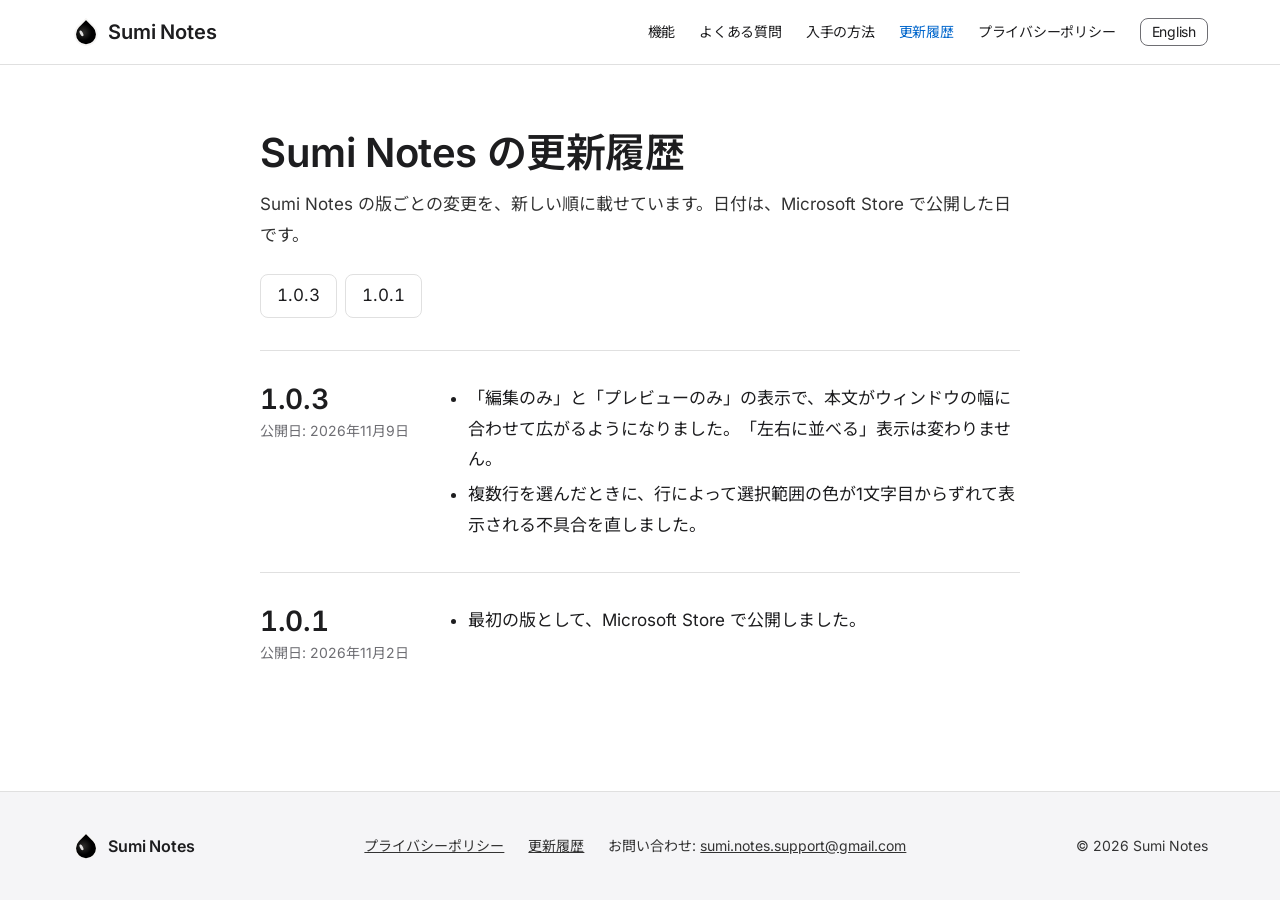
==== commit c7972943: "公式サイトの刷新と英語のページ" ====
--- a/changelog.html
+++ b/changelog.html
@@ -13,12 +13,15 @@
       name="description"
       content="Windows のノートアプリ「Sumi Notes」の更新履歴です。版ごとの変更を、新しい順に載せています。"
     />
+    <link rel="alternate" hreflang="ja" href="changelog.html" />
+    <link rel="alternate" hreflang="en" href="en/changelog.html" />
     <link rel="icon" href="images/favicon.svg" type="image/svg+xml" />
     <link rel="stylesheet" href="css/fonts.css" />
     <link rel="stylesheet" href="css/tokens.css" />
     <link rel="stylesheet" href="css/site.css" />
     <!-- main.js: ページの中のリンク（#v1.0.3 など）の滑らかなスクロール。このページには data-reveal が無いので、フェードインは起きない -->
     <script src="js/main.js"></script>
+    <script src="js/nav.js"></script>
   </head>
   <body>
     <header class="site-header" data-testid="site-header">
@@ -56,21 +59,32 @@
           </svg>
           <span class="brand__name">Sumi Notes</span>
         </a>
-        <nav class="site-nav" aria-label="サイトの案内">
-          <ul class="site-nav__list">
+        <nav class="site-nav" aria-label="サイトの案内" data-site-nav data-testid="site-nav">
+          <button
+            class="site-nav__toggle"
+            type="button"
+            aria-label="メニュー"
+            aria-expanded="false"
+            aria-controls="site-nav-list"
+            data-nav-toggle
+            data-testid="nav-toggle"
+          >
+            <span class="site-nav__toggle-bar" aria-hidden="true"></span>
+            <span class="site-nav__toggle-bar" aria-hidden="true"></span>
+            <span class="site-nav__toggle-bar" aria-hidden="true"></span>
+          </button>
+          <ul class="site-nav__list" id="site-nav-list" data-testid="nav-list">
             <li>
               <a class="site-nav__link" href="index.html#features" data-testid="nav-features"
-                >特徴</a
-              >
+                >機能</a
+              >
+            </li>
+            <li>
+              <a class="site-nav__link" href="index.html#faq" data-testid="nav-faq">よくある質問</a>
             </li>
             <li>
               <a class="site-nav__link" href="index.html#download" data-testid="nav-download"
                 >入手の方法</a
-              >
-            </li>
-            <li>
-              <a class="site-nav__link" href="privacy.html" data-testid="nav-privacy"
-                >プライバシーポリシー</a
               >
             </li>
             <li>
@@ -82,7 +96,20 @@
                 >更新履歴</a
               >
             </li>
-          </ul>
+            <li>
+              <a class="site-nav__link" href="privacy.html" data-testid="nav-privacy"
+                >プライバシーポリシー</a
+              >
+            </li>
+          </ul>
+          <a
+            class="site-nav__lang"
+            href="en/changelog.html"
+            hreflang="en"
+            lang="en"
+            data-testid="lang-switch"
+            >English</a
+          >
         </nav>
       </div>
     </header>
--- a/css/fonts.css
+++ b/css/fonts.css
@@ -64,15 +64,6 @@
   font-style: normal;
   font-display: swap;
   font-weight: 400;
-  src: url('../fonts/noto-sans-jp-83-400-normal.woff2') format('woff2');
-  unicode-range: U+2500,U+3008-3009,U+4ead,U+4f0f,U+4fca,U+53eb,U+543e,U+57a2,U+5cf0,U+5e8f,U+5fe0,U+61b2,U+62d8,U+6442,U+64b2,U+6589,U+659c,U+67f1,U+68c4,U+6cb8,U+6d12,U+6de1,U+6fe1,U+70c8,U+723d,U+73e0,U+7656,U+773a,U+7948,U+7b87,U+7c92,U+7d3a,U+7e1b,U+7e4a,U+819a,U+8358,U+83c5,U+84bc,U+864e,U+8912,U+8c9e,U+8d05,U+92fc,U+9396,U+98fd,U+99d2,U+ff64,U+ff7a,U+ff83;
-}
-
-@font-face {
-  font-family: 'Noto Sans JP';
-  font-style: normal;
-  font-display: swap;
-  font-weight: 400;
   src: url('../fonts/noto-sans-jp-85-400-normal.woff2') format('woff2');
   unicode-range: U+25c7,U+3007,U+504f,U+507d,U+51a0,U+52a3,U+5410,U+5510,U+559a,U+5782,U+582a,U+5c0a,U+5c3f,U+5c48,U+5f6b,U+6176,U+622f,U+6279,U+62bd,U+62dd,U+65ed,U+67b6,U+6817,U+6850,U+6d6a,U+6deb,U+6ea2,U+6edd,U+6f5c,U+72e9,U+73a9,U+7573,U+76bf,U+7950,U+7956,U+7f8a,U+7ffc,U+80a2,U+80c3,U+83ca,U+8a02,U+8a13,U+8df5,U+9375,U+983b,U+99b4,U+ff4e,U+ff71,U+ff89,U+ff97;
 }
@@ -100,6 +91,15 @@
   font-style: normal;
   font-display: swap;
   font-weight: 400;
+  src: url('../fonts/noto-sans-jp-90-400-normal.woff2') format('woff2');
+  unicode-range: U+4e18,U+4fb5,U+5104,U+52c7,U+5353,U+5374,U+53e5,U+587e,U+594f,U+5a20,U+5de1,U+5f18,U+5fcd,U+6291,U+62ab,U+6355,U+6392,U+63da,U+63e1,U+656c,U+6687,U+68b0-68b1,U+68d2,U+68da,U+6b27,U+6cbc,U+7159,U+7344,U+73cd,U+76df,U+790e,U+7cf8,U+8102,U+88c1,U+8aa0,U+8e0f,U+9178,U+92ad,U+9670,U+96c5,U+9cf4,U+9db4,U+ff3e,U+ff6f,U+ff72,U+ff78,U+ff7d,U+ff84,U+ff8c;
+}
+
+@font-face {
+  font-family: 'Noto Sans JP';
+  font-style: normal;
+  font-display: swap;
+  font-weight: 400;
   src: url('../fonts/noto-sans-jp-92-400-normal.woff2') format('woff2');
   unicode-range: U+2460,U+4e5f,U+4e7e,U+4ed9,U+501f,U+502b,U+5968,U+5974,U+5ac1,U+5b99,U+5ba3,U+5be7,U+5be9,U+5c64,U+5cb8,U+5ec3,U+5f1f,U+616e,U+6297,U+62e0,U+62ec,U+6368,U+642d,U+65e6,U+6717,U+676f,U+6b04,U+732e,U+7652,U+76ca,U+76d7,U+7802,U+7e70,U+7f6a,U+8133,U+81e8,U+866b,U+878d,U+88f8,U+8a5e,U+8cdb,U+8d08,U+907a,U+90e1,U+96f2,U+9f8d,U+ff35,U+ff37,U+ff40,U+ff9d;
 }
@@ -154,6 +154,15 @@
   font-style: normal;
   font-display: swap;
   font-weight: 400;
+  src: url('../fonts/noto-sans-jp-98-400-normal.woff2') format('woff2');
+  unicode-range: U+25cb,U+4e71,U+4f59,U+50d5,U+520a,U+5217,U+5230,U+523a-523b,U+541b,U+5439,U+5747,U+59c9,U+5bdf,U+5c31,U+5de8,U+5e7c,U+5f69,U+6050,U+60d1,U+63cf,U+663c,U+67c4,U+6885,U+6c38,U+6d6e,U+6db2,U+6df7,U+6e2c,U+6f5f,U+7532,U+76e3-76e4,U+7701,U+793c,U+79f0,U+7a93,U+7d00,U+7de0,U+7e54,U+8328,U+8840,U+969c,U+96e8,U+9811,U+9aea,U+9b5a,U+ff24,U+ff2e,U+ff57;
+}
+
+@font-face {
+  font-family: 'Noto Sans JP';
+  font-style: normal;
+  font-display: swap;
+  font-weight: 400;
   src: url('../fonts/noto-sans-jp-99-400-normal.woff2') format('woff2');
   unicode-range: U+2191,U+505c,U+52e4,U+5305,U+535a,U+56e0,U+59bb,U+5acc,U+5b09,U+5b87,U+5c90,U+5df1,U+5e2d,U+5e33,U+5f3e,U+6298,U+6383,U+653b,U+6697,U+6804,U+6a39,U+6cca,U+6e90,U+6f2b,U+702c,U+7206,U+7236,U+7559,U+7565,U+7591,U+75c7,U+75db,U+7b4b,U+7bb1,U+7d99,U+7fbd,U+8131,U+885b,U+8b1d,U+8ff7,U+9003,U+9045,U+96a0,U+9732,U+990a,U+99d0,U+9e97,U+9f62,U+ff25,U+ff2d;
 }
@@ -352,15 +361,6 @@
   font-style: normal;
   font-display: swap;
   font-weight: 500;
-  src: url('../fonts/noto-sans-jp-83-500-normal.woff2') format('woff2');
-  unicode-range: U+2500,U+3008-3009,U+4ead,U+4f0f,U+4fca,U+53eb,U+543e,U+57a2,U+5cf0,U+5e8f,U+5fe0,U+61b2,U+62d8,U+6442,U+64b2,U+6589,U+659c,U+67f1,U+68c4,U+6cb8,U+6d12,U+6de1,U+6fe1,U+70c8,U+723d,U+73e0,U+7656,U+773a,U+7948,U+7b87,U+7c92,U+7d3a,U+7e1b,U+7e4a,U+819a,U+8358,U+83c5,U+84bc,U+864e,U+8912,U+8c9e,U+8d05,U+92fc,U+9396,U+98fd,U+99d2,U+ff64,U+ff7a,U+ff83;
-}
-
-@font-face {
-  font-family: 'Noto Sans JP';
-  font-style: normal;
-  font-display: swap;
-  font-weight: 500;
   src: url('../fonts/noto-sans-jp-85-500-normal.woff2') format('woff2');
   unicode-range: U+25c7,U+3007,U+504f,U+507d,U+51a0,U+52a3,U+5410,U+5510,U+559a,U+5782,U+582a,U+5c0a,U+5c3f,U+5c48,U+5f6b,U+6176,U+622f,U+6279,U+62bd,U+62dd,U+65ed,U+67b6,U+6817,U+6850,U+6d6a,U+6deb,U+6ea2,U+6edd,U+6f5c,U+72e9,U+73a9,U+7573,U+76bf,U+7950,U+7956,U+7f8a,U+7ffc,U+80a2,U+80c3,U+83ca,U+8a02,U+8a13,U+8df5,U+9375,U+983b,U+99b4,U+ff4e,U+ff71,U+ff89,U+ff97;
 }
@@ -388,6 +388,15 @@
   font-style: normal;
   font-display: swap;
   font-weight: 500;
+  src: url('../fonts/noto-sans-jp-90-500-normal.woff2') format('woff2');
+  unicode-range: U+4e18,U+4fb5,U+5104,U+52c7,U+5353,U+5374,U+53e5,U+587e,U+594f,U+5a20,U+5de1,U+5f18,U+5fcd,U+6291,U+62ab,U+6355,U+6392,U+63da,U+63e1,U+656c,U+6687,U+68b0-68b1,U+68d2,U+68da,U+6b27,U+6cbc,U+7159,U+7344,U+73cd,U+76df,U+790e,U+7cf8,U+8102,U+88c1,U+8aa0,U+8e0f,U+9178,U+92ad,U+9670,U+96c5,U+9cf4,U+9db4,U+ff3e,U+ff6f,U+ff72,U+ff78,U+ff7d,U+ff84,U+ff8c;
+}
+
+@font-face {
+  font-family: 'Noto Sans JP';
+  font-style: normal;
+  font-display: swap;
+  font-weight: 500;
   src: url('../fonts/noto-sans-jp-92-500-normal.woff2') format('woff2');
   unicode-range: U+2460,U+4e5f,U+4e7e,U+4ed9,U+501f,U+502b,U+5968,U+5974,U+5ac1,U+5b99,U+5ba3,U+5be7,U+5be9,U+5c64,U+5cb8,U+5ec3,U+5f1f,U+616e,U+6297,U+62e0,U+62ec,U+6368,U+642d,U+65e6,U+6717,U+676f,U+6b04,U+732e,U+7652,U+76ca,U+76d7,U+7802,U+7e70,U+7f6a,U+8133,U+81e8,U+866b,U+878d,U+88f8,U+8a5e,U+8cdb,U+8d08,U+907a,U+90e1,U+96f2,U+9f8d,U+ff35,U+ff37,U+ff40,U+ff9d;
 }
@@ -442,6 +451,15 @@
   font-style: normal;
   font-display: swap;
   font-weight: 500;
+  src: url('../fonts/noto-sans-jp-98-500-normal.woff2') format('woff2');
+  unicode-range: U+25cb,U+4e71,U+4f59,U+50d5,U+520a,U+5217,U+5230,U+523a-523b,U+541b,U+5439,U+5747,U+59c9,U+5bdf,U+5c31,U+5de8,U+5e7c,U+5f69,U+6050,U+60d1,U+63cf,U+663c,U+67c4,U+6885,U+6c38,U+6d6e,U+6db2,U+6df7,U+6e2c,U+6f5f,U+7532,U+76e3-76e4,U+7701,U+793c,U+79f0,U+7a93,U+7d00,U+7de0,U+7e54,U+8328,U+8840,U+969c,U+96e8,U+9811,U+9aea,U+9b5a,U+ff24,U+ff2e,U+ff57;
+}
+
+@font-face {
+  font-family: 'Noto Sans JP';
+  font-style: normal;
+  font-display: swap;
+  font-weight: 500;
   src: url('../fonts/noto-sans-jp-99-500-normal.woff2') format('woff2');
   unicode-range: U+2191,U+505c,U+52e4,U+5305,U+535a,U+56e0,U+59bb,U+5acc,U+5b09,U+5b87,U+5c90,U+5df1,U+5e2d,U+5e33,U+5f3e,U+6298,U+6383,U+653b,U+6697,U+6804,U+6a39,U+6cca,U+6e90,U+6f2b,U+702c,U+7206,U+7236,U+7559,U+7565,U+7591,U+75c7,U+75db,U+7b4b,U+7bb1,U+7d99,U+7fbd,U+8131,U+885b,U+8b1d,U+8ff7,U+9003,U+9045,U+96a0,U+9732,U+990a,U+99d0,U+9e97,U+9f62,U+ff25,U+ff2d;
 }
@@ -640,15 +658,6 @@
   font-style: normal;
   font-display: swap;
   font-weight: 600;
-  src: url('../fonts/noto-sans-jp-83-600-normal.woff2') format('woff2');
-  unicode-range: U+2500,U+3008-3009,U+4ead,U+4f0f,U+4fca,U+53eb,U+543e,U+57a2,U+5cf0,U+5e8f,U+5fe0,U+61b2,U+62d8,U+6442,U+64b2,U+6589,U+659c,U+67f1,U+68c4,U+6cb8,U+6d12,U+6de1,U+6fe1,U+70c8,U+723d,U+73e0,U+7656,U+773a,U+7948,U+7b87,U+7c92,U+7d3a,U+7e1b,U+7e4a,U+819a,U+8358,U+83c5,U+84bc,U+864e,U+8912,U+8c9e,U+8d05,U+92fc,U+9396,U+98fd,U+99d2,U+ff64,U+ff7a,U+ff83;
-}
-
-@font-face {
-  font-family: 'Noto Sans JP';
-  font-style: normal;
-  font-display: swap;
-  font-weight: 600;
   src: url('../fonts/noto-sans-jp-85-600-normal.woff2') format('woff2');
   unicode-range: U+25c7,U+3007,U+504f,U+507d,U+51a0,U+52a3,U+5410,U+5510,U+559a,U+5782,U+582a,U+5c0a,U+5c3f,U+5c48,U+5f6b,U+6176,U+622f,U+6279,U+62bd,U+62dd,U+65ed,U+67b6,U+6817,U+6850,U+6d6a,U+6deb,U+6ea2,U+6edd,U+6f5c,U+72e9,U+73a9,U+7573,U+76bf,U+7950,U+7956,U+7f8a,U+7ffc,U+80a2,U+80c3,U+83ca,U+8a02,U+8a13,U+8df5,U+9375,U+983b,U+99b4,U+ff4e,U+ff71,U+ff89,U+ff97;
 }
@@ -676,6 +685,15 @@
   font-style: normal;
   font-display: swap;
   font-weight: 600;
+  src: url('../fonts/noto-sans-jp-90-600-normal.woff2') format('woff2');
+  unicode-range: U+4e18,U+4fb5,U+5104,U+52c7,U+5353,U+5374,U+53e5,U+587e,U+594f,U+5a20,U+5de1,U+5f18,U+5fcd,U+6291,U+62ab,U+6355,U+6392,U+63da,U+63e1,U+656c,U+6687,U+68b0-68b1,U+68d2,U+68da,U+6b27,U+6cbc,U+7159,U+7344,U+73cd,U+76df,U+790e,U+7cf8,U+8102,U+88c1,U+8aa0,U+8e0f,U+9178,U+92ad,U+9670,U+96c5,U+9cf4,U+9db4,U+ff3e,U+ff6f,U+ff72,U+ff78,U+ff7d,U+ff84,U+ff8c;
+}
+
+@font-face {
+  font-family: 'Noto Sans JP';
+  font-style: normal;
+  font-display: swap;
+  font-weight: 600;
   src: url('../fonts/noto-sans-jp-92-600-normal.woff2') format('woff2');
   unicode-range: U+2460,U+4e5f,U+4e7e,U+4ed9,U+501f,U+502b,U+5968,U+5974,U+5ac1,U+5b99,U+5ba3,U+5be7,U+5be9,U+5c64,U+5cb8,U+5ec3,U+5f1f,U+616e,U+6297,U+62e0,U+62ec,U+6368,U+642d,U+65e6,U+6717,U+676f,U+6b04,U+732e,U+7652,U+76ca,U+76d7,U+7802,U+7e70,U+7f6a,U+8133,U+81e8,U+866b,U+878d,U+88f8,U+8a5e,U+8cdb,U+8d08,U+907a,U+90e1,U+96f2,U+9f8d,U+ff35,U+ff37,U+ff40,U+ff9d;
 }
@@ -730,6 +748,15 @@
   font-style: normal;
   font-display: swap;
   font-weight: 600;
+  src: url('../fonts/noto-sans-jp-98-600-normal.woff2') format('woff2');
+  unicode-range: U+25cb,U+4e71,U+4f59,U+50d5,U+520a,U+5217,U+5230,U+523a-523b,U+541b,U+5439,U+5747,U+59c9,U+5bdf,U+5c31,U+5de8,U+5e7c,U+5f69,U+6050,U+60d1,U+63cf,U+663c,U+67c4,U+6885,U+6c38,U+6d6e,U+6db2,U+6df7,U+6e2c,U+6f5f,U+7532,U+76e3-76e4,U+7701,U+793c,U+79f0,U+7a93,U+7d00,U+7de0,U+7e54,U+8328,U+8840,U+969c,U+96e8,U+9811,U+9aea,U+9b5a,U+ff24,U+ff2e,U+ff57;
+}
+
+@font-face {
+  font-family: 'Noto Sans JP';
+  font-style: normal;
+  font-display: swap;
+  font-weight: 600;
   src: url('../fonts/noto-sans-jp-99-600-normal.woff2') format('woff2');
   unicode-range: U+2191,U+505c,U+52e4,U+5305,U+535a,U+56e0,U+59bb,U+5acc,U+5b09,U+5b87,U+5c90,U+5df1,U+5e2d,U+5e33,U+5f3e,U+6298,U+6383,U+653b,U+6697,U+6804,U+6a39,U+6cca,U+6e90,U+6f2b,U+702c,U+7206,U+7236,U+7559,U+7565,U+7591,U+75c7,U+75db,U+7b4b,U+7bb1,U+7d99,U+7fbd,U+8131,U+885b,U+8b1d,U+8ff7,U+9003,U+9045,U+96a0,U+9732,U+990a,U+99d0,U+9e97,U+9f62,U+ff25,U+ff2d;
 }
@@ -928,15 +955,6 @@
   font-style: normal;
   font-display: swap;
   font-weight: 700;
-  src: url('../fonts/noto-sans-jp-83-700-normal.woff2') format('woff2');
-  unicode-range: U+2500,U+3008-3009,U+4ead,U+4f0f,U+4fca,U+53eb,U+543e,U+57a2,U+5cf0,U+5e8f,U+5fe0,U+61b2,U+62d8,U+6442,U+64b2,U+6589,U+659c,U+67f1,U+68c4,U+6cb8,U+6d12,U+6de1,U+6fe1,U+70c8,U+723d,U+73e0,U+7656,U+773a,U+7948,U+7b87,U+7c92,U+7d3a,U+7e1b,U+7e4a,U+819a,U+8358,U+83c5,U+84bc,U+864e,U+8912,U+8c9e,U+8d05,U+92fc,U+9396,U+98fd,U+99d2,U+ff64,U+ff7a,U+ff83;
-}
-
-@font-face {
-  font-family: 'Noto Sans JP';
-  font-style: normal;
-  font-display: swap;
-  font-weight: 700;
   src: url('../fonts/noto-sans-jp-85-700-normal.woff2') format('woff2');
   unicode-range: U+25c7,U+3007,U+504f,U+507d,U+51a0,U+52a3,U+5410,U+5510,U+559a,U+5782,U+582a,U+5c0a,U+5c3f,U+5c48,U+5f6b,U+6176,U+622f,U+6279,U+62bd,U+62dd,U+65ed,U+67b6,U+6817,U+6850,U+6d6a,U+6deb,U+6ea2,U+6edd,U+6f5c,U+72e9,U+73a9,U+7573,U+76bf,U+7950,U+7956,U+7f8a,U+7ffc,U+80a2,U+80c3,U+83ca,U+8a02,U+8a13,U+8df5,U+9375,U+983b,U+99b4,U+ff4e,U+ff71,U+ff89,U+ff97;
 }
@@ -964,6 +982,15 @@
   font-style: normal;
   font-display: swap;
   font-weight: 700;
+  src: url('../fonts/noto-sans-jp-90-700-normal.woff2') format('woff2');
+  unicode-range: U+4e18,U+4fb5,U+5104,U+52c7,U+5353,U+5374,U+53e5,U+587e,U+594f,U+5a20,U+5de1,U+5f18,U+5fcd,U+6291,U+62ab,U+6355,U+6392,U+63da,U+63e1,U+656c,U+6687,U+68b0-68b1,U+68d2,U+68da,U+6b27,U+6cbc,U+7159,U+7344,U+73cd,U+76df,U+790e,U+7cf8,U+8102,U+88c1,U+8aa0,U+8e0f,U+9178,U+92ad,U+9670,U+96c5,U+9cf4,U+9db4,U+ff3e,U+ff6f,U+ff72,U+ff78,U+ff7d,U+ff84,U+ff8c;
+}
+
+@font-face {
+  font-family: 'Noto Sans JP';
+  font-style: normal;
+  font-display: swap;
+  font-weight: 700;
   src: url('../fonts/noto-sans-jp-92-700-normal.woff2') format('woff2');
   unicode-range: U+2460,U+4e5f,U+4e7e,U+4ed9,U+501f,U+502b,U+5968,U+5974,U+5ac1,U+5b99,U+5ba3,U+5be7,U+5be9,U+5c64,U+5cb8,U+5ec3,U+5f1f,U+616e,U+6297,U+62e0,U+62ec,U+6368,U+642d,U+65e6,U+6717,U+676f,U+6b04,U+732e,U+7652,U+76ca,U+76d7,U+7802,U+7e70,U+7f6a,U+8133,U+81e8,U+866b,U+878d,U+88f8,U+8a5e,U+8cdb,U+8d08,U+907a,U+90e1,U+96f2,U+9f8d,U+ff35,U+ff37,U+ff40,U+ff9d;
 }
@@ -1018,6 +1045,15 @@
   font-style: normal;
   font-display: swap;
   font-weight: 700;
+  src: url('../fonts/noto-sans-jp-98-700-normal.woff2') format('woff2');
+  unicode-range: U+25cb,U+4e71,U+4f59,U+50d5,U+520a,U+5217,U+5230,U+523a-523b,U+541b,U+5439,U+5747,U+59c9,U+5bdf,U+5c31,U+5de8,U+5e7c,U+5f69,U+6050,U+60d1,U+63cf,U+663c,U+67c4,U+6885,U+6c38,U+6d6e,U+6db2,U+6df7,U+6e2c,U+6f5f,U+7532,U+76e3-76e4,U+7701,U+793c,U+79f0,U+7a93,U+7d00,U+7de0,U+7e54,U+8328,U+8840,U+969c,U+96e8,U+9811,U+9aea,U+9b5a,U+ff24,U+ff2e,U+ff57;
+}
+
+@font-face {
+  font-family: 'Noto Sans JP';
+  font-style: normal;
+  font-display: swap;
+  font-weight: 700;
   src: url('../fonts/noto-sans-jp-99-700-normal.woff2') format('woff2');
   unicode-range: U+2191,U+505c,U+52e4,U+5305,U+535a,U+56e0,U+59bb,U+5acc,U+5b09,U+5b87,U+5c90,U+5df1,U+5e2d,U+5e33,U+5f3e,U+6298,U+6383,U+653b,U+6697,U+6804,U+6a39,U+6cca,U+6e90,U+6f2b,U+702c,U+7206,U+7236,U+7559,U+7565,U+7591,U+75c7,U+75db,U+7b4b,U+7bb1,U+7d99,U+7fbd,U+8131,U+885b,U+8b1d,U+8ff7,U+9003,U+9045,U+96a0,U+9732,U+990a,U+99d0,U+9e97,U+9f62,U+ff25,U+ff2d;
 }
--- a/css/tokens.css
+++ b/css/tokens.css
@@ -4,71 +4,97 @@
  * site.css はここの変数だけを参照し、値を直接書かない（1px の罫線など構造上の値を除く）。
  *
  * - ライト: docs/design-tokens.md の値
- * - ダーク: docs/design-references/dark-palette.md の「ライトとダークの対応」
+ * - ダーク: Sprint 53 から、ライトと同じ考え方（白と黒が基本）を黒の地に当てたもの（下の @media）。
  *   OS の配色（prefers-color-scheme）で切り替える。
  *
  * サイトだけの読み替え（2026-11-02 のユーザーの決定。Sprint 44。アプリの色と design-tokens.md は変えない）:
- * - ボタンとリンクの青: design-tokens.md の primary（アプリと同じ青）から、Apple に近い明るい青 #0071e3 前後へ
  * - ヒーローの藍の帯（design-tokens.md の secondary）をやめ、ヒーローの地をページのほかの部分と同じ地にする
- * 青は designer がコントラスト比を測って決めた値（Sprint 44 designer の報告の「トークン外の判断」）:
- *   ライト: ボタン #0071e3（白い文字 4.70:1）・押したとき #0062c4（5.93:1）・リンク #0066cc（canvas-soft 5.11:1・白 5.57:1）
- *   ダーク: ボタン #0071e3（白い文字 4.70:1）・押したとき #0062c4・リンク #2997ff（#191817 5.88:1・#232220 5.27:1）
- * 3つの青は同じ色相（約 210°）の明るさ違いで、2つ目のアクセント色ではない。
+ *
+ * Sprint 53 の読み替え（2026-11-11 のユーザーの決定「アップルのサイトのようにしてほしい。…基本は白と黒と
+ * したい。広い範囲で塗りが必要なら淡い色を使う」。参考: docs/design-references/site-apple-reference.md）:
+ * - 地は白（canvas #ffffff）・淡い色（canvas-parchment #f5f5f7）・黒に近い面（surface-tile-1 #272729）の3つ。
+ *   区切りごとに site.css の .tone-white / .tone-parchment / .tone-dark で交互にする（designer の報告の判断）。
+ *   design-tokens.md の暖かい canvas-soft (#f6f5f4) の地は、Apple の冷たい白と淡い灰に置き換えた。
+ * - 文字は黒に近い ink #1d1d1f（純黒 #000000 から）。
+ * - 青は操作の要素（ボタン・リンク・フォーカス）だけ。広い面は塗らない。
+ *   ライト: ボタン #0066cc（白い文字 5.57:1）・ホバー #0071e3（4.70:1）・リンク #0066cc（白 5.57:1・#f5f5f7 5.11:1）
+ *   ダーク・黒い面: ボタンは同じ・リンク #2997ff（#000000 6.96:1・#1d1d1f 5.58:1・#272729 4.94:1）
+ *   Sprint 44 のボタン #0071e3・押したとき #0062c4 から、資料の Action Blue #0066cc に寄せた。
  */
 
 :root {
   color-scheme: light;
 
-  /* Palette (docs/design-tokens.md "colors"; the blues are the site's own, see the top) */
-  --color-primary: #0071e3; /* the button's fill (white label 4.7:1) */
-  --color-primary-active: #0062c4; /* the button while pressed / hovered */
-  --color-primary-text: #0066cc; /* links on the light grounds (5.1:1 on canvas-soft) */
+  /* Palette (site-apple-reference.md "colors"; Sprint 53) */
+  --color-primary: #0066cc; /* Action Blue: the button's fill (white label 5.57:1) and links */
+  --color-primary-active: #0071e3; /* Focus Blue: the button while hovered (white label 4.70:1) */
+  --color-primary-text: #0066cc; /* links on white (5.57:1) and parchment (5.11:1) */
+  --color-primary-focus: #0071e3; /* the keyboard focus ring (reference: 2px solid primary-focus) */
+  --color-primary-on-dark: #2997ff; /* Sky Link Blue: links on the dark tiles */
   --color-on-primary: #ffffff;
   --color-canvas: #ffffff;
-  --color-canvas-soft: #f6f5f4;
+  --color-canvas-soft: #f5f5f7; /* canvas-parchment (was design-tokens canvas-soft #f6f5f4) */
   --color-surface: #ffffff;
-  --color-ink: #000000;
-  --color-ink-secondary: #31302e;
-  --color-ink-muted: #615d59;
+  --color-ink: #1d1d1f; /* near-black ink (was #000000) */
+  --color-ink-secondary: #333333; /* ink-muted-80 (was #31302e) */
+  --color-ink-muted: #6e6e73; /* designer: apple.com's muted grey (5.07:1 on white, 4.66:1 on #f5f5f7) */
   --color-ink-faint: #a39e98;
-  --color-hairline: #e6e6e6;
+  --color-hairline: #e0e0e0; /* reference hairline (was #e6e6e6) */
   --color-accent-sky: #62aef0;
 
+  /* The near-black tile (product-tile-dark) and the text on it, in both palettes */
+  --color-tile: #272729; /* surface-tile-1 */
+  --color-tile-card: #1d1d1f; /* cards / keys on the tile (reference ink used as a surface) */
+  --color-on-tile: #ffffff; /* body-on-dark */
+  --color-on-tile-secondary: #cccccc; /* body-muted (9.28:1 on #272729) */
+  --color-on-tile-muted: #a1a1a6; /* designer: apple.com's muted grey on dark (5.80:1 on #272729) */
+  --color-on-tile-hairline: rgba(255, 255, 255, 0.16); /* designer: the reference's 8% hairline, doubled on dark */
+
   /* Roles (site.css uses these) */
   /*
-   * The page sits on the warm canvas-soft (design-tokens Do / Don't). primary (#0071e3)
-   * is about 4.3:1 on canvas-soft, so text links on the page use primary-text (#0066cc);
-   * the primary button keeps primary (its white label is about 4.7:1 on it).
-   */
-  --color-bg-page: var(--color-canvas-soft);
+   * White (canvas) is the page; parchment (canvas-soft) is the alternate tile, the footer and the
+   * cards that sit on white; the dark tile carries the sections whose picture is the app's dark
+   * palette and the closing call.
+   */
+  --color-bg-page: var(--color-canvas);
   --color-bg-hero: var(--color-bg-page); /* no band: the hero is on the page's own ground */
   --color-bg-header: var(--color-canvas);
   --color-bg-card: var(--color-surface);
   --color-bg-well: var(--color-canvas-soft);
   --color-bg-footer: var(--color-canvas-soft);
-  --color-bg-kbd: var(--color-canvas-soft);
+  --color-bg-kbd: var(--color-canvas);
+  /*
+   * Sprint 53: the three grounds of the sections (white, parchment, the dark tile; site.css
+   * .tone-*) and the header's menu on narrow widths.
+   */
+  --color-bg-section: var(--color-bg-page);
+  --color-bg-section-alt: var(--color-canvas-soft);
+  --color-bg-section-dark: var(--color-tile);
+  --color-bg-panel: var(--color-canvas-soft); /* the table / list panels on a white tile */
+  --color-bg-panel-on-alt: var(--color-canvas); /* the same panels on a parchment tile */
+  --color-bg-nav-menu: var(--color-bg-header);
+  --color-lang-switch-border: var(--color-ink-muted); /* designer (Sprint 54): the language switch's outline (#6e6e73, 5.07:1 on white) */
   --color-text: var(--color-ink);
   --color-text-secondary: var(--color-ink-secondary);
   --color-text-muted: var(--color-ink-muted);
   --color-link: var(--color-primary-text);
+  --color-link-on-dark: var(--color-primary-on-dark);
   --color-footer-link: var(--color-ink-secondary);
   --color-border: var(--color-hairline);
-  --color-focus-ring: var(--color-primary-text);
+  --color-focus-ring: var(--color-primary-focus);
+  --color-focus-ring-on-dark: var(--color-primary-on-dark);
   --color-button-primary-bg: var(--color-primary);
   --color-button-primary-bg-active: var(--color-primary-active);
   --color-button-primary-text: var(--color-on-primary);
-  --color-button-secondary-bg: var(--color-surface);
+  /* The second CTA: the reference's ghost pill (transparent, Action Blue text and 1px ring) */
+  --color-button-secondary-bg: transparent;
   --color-button-secondary-bg-hover: var(--color-canvas-soft);
-  --color-button-secondary-text: var(--color-ink);
-  --color-button-secondary-border: var(--color-hairline);
+  --color-button-secondary-text: var(--color-primary-text);
+  --color-button-secondary-border: var(--color-primary-text);
 
   /* The hero (no band since Sprint 44): dark text on the page's ground; the picture's edge */
   --color-hero-text: var(--color-text);
-  /*
-   * The picture's edge on the light ground: hairline (#e6e6e6) melts into canvas-soft, and the
-   * app's own sidebar is canvas-soft too, so the edge is ink at 10% (= hairline's black-at-10%
-   * blend, laid over the ground instead of white). The layered shadow below does the rest.
-   */
+  /* The picture's edge on the white ground: ink at 10% (the reference's soft hairline is 8%) */
   --color-hero-shot-border: rgba(0, 0, 0, 0.1);
 
   /* The brand mark (T1 "墨流しの雫"; the same in both palettes, like the app icon) */
@@ -100,6 +126,37 @@
   --font-size-button: 16px;
   --font-size-caption: 14px;
   --font-size-eyebrow: 12px;
+
+  /*
+   * Sprint 53: the reference's SF Pro ladder read onto the bundled Inter + Noto Sans JP
+   * (designer's report). Weight 600 for headings (not 700), 400 for body and buttons (500 is
+   * absent from the reference's ladder). Tracking: the reference's value nudged by -0.01em for
+   * Inter at display sizes; none on Japanese body text. Line heights opened up for Japanese.
+   */
+  --font-size-site-display: 56px; /* hero-display (h1) */
+  --font-size-site-display-md: 40px; /* h1 <= 1068px (display-lg) */
+  --font-size-site-display-sm: 34px; /* h1 <= 640px (display-md) */
+  --font-size-site-h2: 40px; /* display-lg (section headings) */
+  --font-size-site-h2-sm: 28px; /* h2 <= 640px (lead size) */
+  --font-size-site-h3: 21px; /* tagline (sub-headings) */
+  --font-size-site-h3-sm: 17px; /* h3 <= 640px and the FAQ's questions (body-strong) */
+  --font-size-site-lead: 21px; /* the hero's lead (tagline size at 400) */
+  --font-size-site-body: 17px; /* body */
+  --font-size-site-nav: 14px; /* button-utility (the header's links) */
+  --font-size-site-menu: 21px; /* the links inside the narrow-width menu (tagline) */
+  --font-size-download-desc-narrow: var(--font-size-body-md); /* 16px: the download table's values at <= 640px (the 対応 OS phrase fits 375px) */
+  --line-height-site-display: 1.14;
+  --line-height-site-h2: 1.2;
+  --line-height-site-h3: 1.38;
+  --line-height-site-body: 1.6; /* body 1.47 opened for Japanese (prose keeps --line-height-prose 1.8) */
+  --line-height-site-nav: 1.29;
+  --letter-spacing-site-display: -0.84px; /* -0.28px - 0.01em at 56px */
+  --letter-spacing-site-display-md: -0.4px; /* 0 - 0.01em at 40px */
+  --letter-spacing-site-display-sm: -0.34px; /* 34px: -0.01em */
+  --letter-spacing-site-h2: -0.4px; /* display-lg 0 - 0.01em at 40px */
+  --letter-spacing-site-h2-sm: -0.28px; /* 28px: -0.01em */
+  --letter-spacing-site-h3: 0.231px; /* tagline */
+  --letter-spacing-site-nav: -0.224px; /* button-utility */
 
   --font-weight-regular: 400;
   --font-weight-medium: 500;
@@ -176,6 +233,20 @@
   --focus-ring-width: 2px;
   --focus-ring-offset: 2px;
   --touch-target-min: 44px;
+  --lang-switch-inset: var(--space-xs); /* designer (Sprint 54): the language switch's outline sits 8px inside its 44px hit area */
+  --layout-figure-max-width: 880px; /* the drawn figure of the notes folder (Sprint 53) */
+  --feature-item-min-width: 280px; /* the sub-headings of a section run in columns of at least this */
+
+  /* The header's menu on narrow widths (Sprint 53; js/nav.js, site.css). Limit: 300ms */
+  --z-header: 10;
+  --nav-menu-duration: 200ms; /* designer (Sprint 53): kept the generator's 200ms (limit 300ms) */
+  --nav-menu-easing: cubic-bezier(0.22, 0.61, 0.36, 1);
+  --nav-menu-distance: 8px;
+  --nav-toggle-bar-width: 18px; /* designer (Sprint 53): the bars inside the 44px button */
+  --nav-toggle-bar-height: 2px; /* designer: 2px so the bars keep 3:1 as a non-text control */
+  --nav-toggle-bar-gap: 4px; /* designer: space.xxs; the three bars make a 14px-tall mark */
+  --shadow-nav-menu: var(--shadow-level-2); /* design-tokens Level 2 (popovers) */
+  /* The menu replaces the links at max-width 833px (site.css; the reference collapses at 834px and below) */
 
   /* The hero picture's tilt (main.js reads these; designer's values, Sprint 40) */
   --hero-perspective: 1600px;
@@ -202,33 +273,41 @@
   :root {
     color-scheme: dark;
 
-    /* docs/design-references/dark-palette.md; the blues are the site's own (see the top) */
-    --color-primary: #0071e3; /* the button keeps the blue fill with a white label (4.7:1) */
-    --color-primary-active: #0062c4;
-    --color-primary-text: #2997ff; /* links on the dark grounds (5.88:1 on #191817, 5.27:1 on #232220) */
+    /*
+     * Sprint 53: the same idea on black (the reference's surface-black / ink / surface-tile-1).
+     * White -> black #000000, parchment -> #1d1d1f, the dark tile stays #272729 (a step lighter
+     * than both). Text near-white; links Sky Link Blue; the button keeps Action Blue.
+     */
+    --color-primary: #0066cc; /* the button: white label 5.57:1 */
+    --color-primary-active: #0071e3; /* hovered: 4.70:1 */
+    --color-primary-text: #2997ff; /* links: 6.96:1 on #000000, 5.58:1 on #1d1d1f */
+    --color-primary-focus: #2997ff; /* the focus ring on black (#0071e3 is only 4.1:1 there) */
     --color-on-primary: #ffffff;
-    --color-canvas: #191817;
-    --color-canvas-soft: #232220;
-    --color-surface: #232220;
-    --color-ink: #ffffff;
-    --color-ink-secondary: #ffffff;
-    --color-ink-muted: rgba(255, 255, 255, 0.6);
-    --color-hairline: rgba(255, 255, 255, 0.12);
-
-    /* The page on canvas (#191817), cards and wells one step up (#232220) */
+    --color-canvas: #000000; /* surface-black */
+    --color-canvas-soft: #1d1d1f; /* parchment's place on black */
+    --color-surface: #1d1d1f;
+    --color-ink: #f5f5f7; /* near-white (canvas-parchment as ink) */
+    --color-ink-secondary: #cccccc; /* body-muted (11.0:1 on #1d1d1f) */
+    --color-ink-muted: #a1a1a6; /* 6.54:1 on #1d1d1f */
+    --color-hairline: rgba(255, 255, 255, 0.16);
+
     --color-bg-page: var(--color-canvas);
     --color-bg-header: var(--color-canvas);
     --color-bg-card: var(--color-surface);
     --color-bg-well: var(--color-canvas);
-    --color-bg-footer: var(--color-canvas);
+    --color-bg-footer: var(--color-canvas-soft);
     --color-bg-kbd: var(--color-canvas);
+    --color-bg-panel: var(--color-canvas-soft); /* #1d1d1f on black */
+    --color-bg-panel-on-alt: var(--color-canvas); /* black on #1d1d1f */
+    /* The menu over the black page: one step up, so it reads apart from the content under it */
+    --color-bg-nav-menu: var(--color-canvas-soft);
     --color-link: var(--color-primary-text);
     --color-button-secondary-bg: transparent;
-    --color-button-secondary-bg-hover: var(--color-canvas-soft); /* #232220 */
-    --color-button-secondary-text: #ffffff;
-    --color-button-secondary-border: #ffffff;
-
-    /* The hero stays on the dark ground, without a band; the light picture shows its own edge */
+    --color-button-secondary-bg-hover: var(--color-canvas-soft);
+    --color-button-secondary-text: var(--color-primary-text);
+    --color-button-secondary-border: var(--color-primary-text);
+
+    /* The hero stays on the black ground, without a band; the light picture shows its own edge */
     --color-hero-shot-border: var(--color-hairline);
   }
 }
--- a/css/site.css
+++ b/css/site.css
@@ -23,9 +23,9 @@
   background: var(--color-bg-page);
   color: var(--color-text);
   font-family: var(--font-sans);
-  font-size: var(--font-size-body-md);
+  font-size: var(--font-size-site-body);
   font-weight: var(--font-weight-regular);
-  line-height: var(--line-height-body-md);
+  line-height: var(--line-height-site-body);
   overflow-wrap: anywhere;
   font-variant-numeric: lining-nums;
 }
@@ -39,6 +39,14 @@
   overflow-wrap: normal;
   word-break: auto-phrase;
   text-wrap: balance;
+}
+
+/*
+ * 英語のページ（Sprint 54）: 語の途中では折り返さない。枠に収まらない長い語（URL など）だけを折る
+ * （日本語のページの anywhere は、和文の行の折り返しのため）。
+ */
+body:lang(en) {
+  overflow-wrap: break-word;
 }
 
 img {
@@ -142,12 +150,189 @@
   align-items: center;
   min-height: var(--touch-target-min);
   color: var(--color-text);
-  font-size: var(--font-size-body-sm);
-  line-height: var(--line-height-body-sm);
+  font-size: var(--font-size-site-nav);
+  line-height: var(--line-height-site-nav);
+  letter-spacing: var(--letter-spacing-site-nav);
+}
+
+.site-nav__link:hover {
+  color: var(--color-link);
+  text-decoration: none;
 }
 
 .site-nav__link[aria-current='page'] {
   color: var(--color-link);
+}
+
+/*
+ * 言語の切り替え（Sprint 54）: 同じ内容の相手の言語のページへのリンク（日本語のページは「English」、
+ * 英語のページは「Japanese」）。メニューのリンクの並び（.site-nav__list）の外に置き、狭い幅でも
+ * メニューにしまわず、ボタンの左に出す。
+ */
+.site-nav {
+  display: flex;
+  align-items: center;
+  gap: 0 var(--space-lg);
+}
+
+/*
+ * Designer (Sprint 54): the switch reads as a small utility button, not as one more page link -
+ * a hairline outline with 8px corners (design-tokens button-utility: rounded.md, hairline) drawn
+ * inside the 44px hit area (the outline is 28px tall: 8px above and below), the label in the
+ * header links' type. The same at every width; on narrow widths it sits left of the menu button.
+ */
+.site-nav__lang {
+  position: relative;
+  display: inline-flex;
+  align-items: center;
+  min-height: var(--touch-target-min);
+  padding: 0 var(--space-sm);
+  color: var(--color-text);
+  font-size: var(--font-size-site-nav);
+  line-height: var(--line-height-site-nav);
+  letter-spacing: var(--letter-spacing-site-nav);
+  white-space: nowrap;
+}
+
+.site-nav__lang::before {
+  content: '';
+  position: absolute;
+  inset: var(--lang-switch-inset) 0;
+  border: 1px solid var(--color-lang-switch-border);
+  border-radius: var(--radius-md);
+  pointer-events: none;
+}
+
+.site-nav__lang:hover {
+  color: var(--color-link);
+  text-decoration: none;
+}
+
+.site-nav__lang:hover::before {
+  border-color: var(--color-link);
+}
+
+.site-nav__lang:focus-visible {
+  border-radius: var(--radius-md);
+}
+
+/*
+ * ハンバーガーメニュー（Sprint 53。js/nav.js が <html> に .nav-ready を付けたときだけ働く）。
+ * 切り替える幅は下の @media の1か所（js/nav.js はボタンが表示されているかで判断する）。
+ * 開いたリンクの並びは、ヘッダーの下に、ページの内容の上に重ねて出す。
+ */
+.site-header {
+  position: relative;
+  z-index: var(--z-header);
+}
+
+.site-nav__toggle {
+  display: none;
+}
+
+@media (max-width: 833px) {
+  /* 言語の切り替えのリンクを、メニューのボタンの左に */
+  .nav-ready .site-nav__toggle {
+    order: 1;
+  }
+
+  .nav-ready .site-nav__toggle {
+    display: inline-flex;
+    flex-direction: column;
+    align-items: center;
+    justify-content: center;
+    gap: var(--nav-toggle-bar-gap);
+    width: var(--touch-target-min);
+    height: var(--touch-target-min);
+    margin-right: calc(-1 * var(--space-xs));
+    padding: 0;
+    border: 0;
+    border-radius: var(--radius-md);
+    background: transparent;
+    color: var(--color-text);
+    cursor: pointer;
+  }
+
+  .nav-ready .site-nav__toggle-bar {
+    display: block;
+    width: var(--nav-toggle-bar-width);
+    height: var(--nav-toggle-bar-height);
+    border-radius: var(--radius-full);
+    background: currentColor;
+    transition:
+      transform var(--nav-menu-duration) var(--nav-menu-easing),
+      opacity var(--nav-menu-duration) var(--nav-menu-easing);
+  }
+
+  /* 開いているときは × の形 */
+  .nav-ready .site-nav.is-open .site-nav__toggle-bar:nth-child(1) {
+    transform: translateY(calc(var(--nav-toggle-bar-gap) + var(--nav-toggle-bar-height)))
+      rotate(45deg);
+  }
+
+  .nav-ready .site-nav.is-open .site-nav__toggle-bar:nth-child(2) {
+    opacity: 0;
+  }
+
+  .nav-ready .site-nav.is-open .site-nav__toggle-bar:nth-child(3) {
+    transform: translateY(calc(-1 * (var(--nav-toggle-bar-gap) + var(--nav-toggle-bar-height))))
+      rotate(-45deg);
+  }
+
+  .nav-ready .site-nav__list {
+    position: absolute;
+    top: 100%;
+    right: 0;
+    left: 0;
+    display: flex;
+    flex-direction: column;
+    gap: 0;
+    padding: var(--space-xs) var(--layout-gutter) var(--space-lg);
+    border-bottom: 1px solid var(--color-border);
+    background: var(--color-bg-nav-menu);
+    box-shadow: var(--shadow-nav-menu);
+    visibility: hidden;
+    opacity: 0;
+    transform: translateY(calc(-1 * var(--nav-menu-distance)));
+    transition:
+      opacity var(--nav-menu-duration) var(--nav-menu-easing),
+      transform var(--nav-menu-duration) var(--nav-menu-easing),
+      visibility 0s linear var(--nav-menu-duration);
+  }
+
+  .nav-ready .site-nav.is-open .site-nav__list {
+    visibility: visible;
+    opacity: 1;
+    transform: none;
+    transition:
+      opacity var(--nav-menu-duration) var(--nav-menu-easing),
+      transform var(--nav-menu-duration) var(--nav-menu-easing),
+      visibility 0s linear 0s;
+  }
+
+  .nav-ready .site-nav__list li + li {
+    border-top: 1px solid var(--color-border);
+  }
+
+  /* The reference's phone menu: large, semibold links in a column (tagline size) */
+  .nav-ready .site-nav__link {
+    display: flex;
+    width: 100%;
+    min-height: calc(var(--touch-target-min) + var(--space-sm));
+    font-size: var(--font-size-site-menu);
+    font-weight: var(--font-weight-semibold);
+    line-height: var(--line-height-site-h3);
+    letter-spacing: var(--letter-spacing-site-h3);
+  }
+}
+
+/* 動きを減らす設定では、メニューは動かずにすぐ開け閉めする */
+@media (prefers-reduced-motion: reduce) {
+  .nav-ready .site-nav__list,
+  .nav-ready .site-nav.is-open .site-nav__list,
+  .nav-ready .site-nav__toggle-bar {
+    transition: none;
+  }
 }
 
 /* --- ボタン（マーケティングの CTA は pill） --------------------------------------------- */
@@ -160,14 +345,19 @@
   padding: var(--space-xs) var(--space-lg);
   border: 1px solid transparent;
   border-radius: var(--radius-full);
-  font-size: var(--font-size-button);
-  font-weight: var(--font-weight-medium);
+  font-size: var(--font-size-site-body);
+  font-weight: var(--font-weight-regular);
   line-height: var(--line-height-body-md);
   text-align: center;
 }
 
 .button:hover {
   text-decoration: none;
+}
+
+/* The reference's press: the button shrinks a little */
+.button:active {
+  transform: scale(0.95);
 }
 
 .button--primary {
@@ -220,16 +410,21 @@
 
 .hero__title {
   margin: 0;
-  font-size: var(--font-size-display-1);
-  font-weight: var(--font-weight-bold);
-  line-height: var(--line-height-heading-1);
-  letter-spacing: var(--letter-spacing-display-1);
+  font-size: var(--font-size-site-display);
+  font-weight: var(--font-weight-semibold);
+  line-height: var(--line-height-site-display);
+  letter-spacing: var(--letter-spacing-site-display);
 }
 
 .hero__lead {
   margin: 0;
-  font-size: var(--font-size-title);
+  color: var(--color-text-secondary);
+  font-size: var(--font-size-site-lead);
   line-height: var(--line-height-prose);
+}
+
+.hero__hook {
+  color: var(--color-text);
 }
 
 /* 説明の書き出しの1文（キャッチコピーの続き）は1行に立て、続きの説明と分ける */
@@ -353,67 +548,173 @@
 
 .section__title {
   margin: 0 0 var(--space-xxl);
-  font-size: var(--font-size-heading-1);
-  font-weight: var(--font-weight-bold);
-  line-height: var(--line-height-heading-1);
-  letter-spacing: var(--letter-spacing-heading-1);
-}
-
-/* --- 特徴 ------------------------------------------------------------------------ */
+  font-size: var(--font-size-site-h2);
+  font-weight: var(--font-weight-semibold);
+  line-height: var(--line-height-site-h2);
+  letter-spacing: var(--letter-spacing-site-h2);
+}
+
 /*
- * 並び: 文字だけの2枚（ショートカットを大きく見せる白いカード）を横に並べ、
- * そのあと画面の写真の4つを、文字と写真を左右に分けた行にして、左右を交互にする。
- * 写真の行はカードの枠を付けず、地の上に直接置く。
+ * The grounds of the sections (Sprint 53, the reference's tiles): white, parchment and the
+ * near-black tile, edge to edge, the change of ground itself being the divider. The dark tile
+ * re-points the text, rule, link and panel roles to their on-dark values for everything in it.
  */
-
-.features {
-  padding-top: var(--space-section-narrow);
-}
-
-.features__grid {
+.tone-white {
+  background: var(--color-bg-section);
+}
+
+.tone-parchment {
+  background: var(--color-bg-section-alt);
+  --color-bg-panel: var(--color-bg-panel-on-alt);
+}
+
+.tone-dark {
+  background: var(--color-bg-section-dark);
+  color: var(--color-on-tile);
+  --color-text: var(--color-on-tile);
+  --color-text-secondary: var(--color-on-tile-secondary);
+  --color-text-muted: var(--color-on-tile-muted);
+  --color-link: var(--color-link-on-dark);
+  --color-border: var(--color-on-tile-hairline);
+  --color-focus-ring: var(--color-focus-ring-on-dark);
+  --color-bg-panel: var(--color-tile-card);
+  --color-bg-kbd: var(--color-tile);
+  --color-button-secondary-text: var(--color-link-on-dark);
+  --color-button-secondary-border: var(--color-link-on-dark);
+  --color-button-secondary-bg-hover: var(--color-tile-card);
+}
+
+/* --- 機能の区切り（手元のファイル〜見た目。Sprint 53） ------------------------------------- */
+/*
+ * 1つの区切り: 見出し（h2）、写真（1枚。キーボードには無い）、小見出し（h3）と短い説明の並び。
+ * 区切りの地は --color-bg-section と --color-bg-section-alt（.feature-section--alt）を交互に使う。
+ * 交互の配色・写真と文の配置は designer が決める（ここは最低限の並び）。
+ */
+
+/* The heading of a section stands centred over its picture, like the reference's tiles */
+.feature-section .section__title {
+  margin-right: auto;
+  margin-bottom: var(--space-split);
+  margin-left: auto;
+  max-width: var(--layout-prose-width);
+  text-align: center;
+}
+
+.feature-section__figure {
+  margin: 0 0 var(--space-split);
+}
+
+.feature-section__image {
+  width: 100%;
+  border: 1px solid var(--color-border);
+  border-radius: var(--radius-lg);
+  box-shadow: var(--shadow-level-1);
+}
+
+/* 図（手元のファイル）は大きくしすぎない */
+.feature-section__image--figure {
+  max-width: var(--layout-figure-max-width);
+  margin: 0 auto;
+}
+
+/* 見た目: ライトとダークを並べた1枚（地が透けた PNG。枠と影は付けない） */
+.feature-section__image--pair {
+  border: 0;
+  border-radius: 0;
+  box-shadow: none;
+}
+
+.feature-list {
   display: grid;
-  grid-template-columns: repeat(2, minmax(0, 1fr));
-  gap: var(--space-lg);
+  grid-template-columns: repeat(auto-fill, minmax(min(100%, var(--feature-item-min-width)), 1fr));
+  gap: var(--space-xxl) var(--space-lg);
   margin: 0;
   padding: 0;
   list-style: none;
 }
 
-.feature-card {
+.feature-list--single {
+  grid-template-columns: minmax(0, 1fr);
+  max-width: var(--layout-prose-width);
+  margin: 0 auto;
+}
+
+.feature-item {
   display: flex;
   flex-direction: column;
-  gap: var(--space-sm);
+  gap: var(--space-xs);
   min-width: 0;
 }
 
-.feature-card__title {
-  margin: 0;
-  font-size: var(--font-size-heading-3);
-  font-weight: var(--font-weight-bold);
-  line-height: var(--line-height-heading-3);
-  letter-spacing: var(--letter-spacing-heading-3);
-}
-
-.feature-card__text {
+.feature-item__title {
+  margin: 0;
+  font-size: var(--font-size-site-h3);
+  font-weight: var(--font-weight-semibold);
+  line-height: var(--line-height-site-h3);
+  letter-spacing: var(--letter-spacing-site-h3);
+}
+
+.feature-item__text {
   margin: 0;
   color: var(--color-text-secondary);
-  font-size: var(--font-size-body-md);
+  font-size: var(--font-size-site-body);
   line-height: var(--line-height-prose);
 }
 
-.feature-card__keys {
-  display: flex;
-  flex-wrap: wrap;
-  align-items: center;
-  gap: var(--space-xxs);
-  margin: 0;
-}
-
-.feature-card__key-label {
-  margin-left: var(--space-xs);
+.feature-item__text a {
+  text-decoration: underline;
+}
+
+/* --- キーボードの表 --------------------------------------------------------------------- */
+
+.keys-table__scroll {
+  max-width: 100%;
+}
+
+.keys-table {
+  width: 100%;
+  margin-top: var(--space-xs);
+  border-radius: var(--radius-lg);
+  border-collapse: separate;
+  border-spacing: 0;
+  background: var(--color-bg-panel);
+  font-size: var(--font-size-site-body);
+  line-height: var(--line-height-body-md);
+}
+
+/* The key column keeps each combination on one line; the action takes the rest */
+.keys-table__keys {
+  width: 40%;
+}
+
+.keys-table__head {
+  padding: var(--space-md) var(--space-lg) var(--space-xs);
   color: var(--color-text-muted);
   font-size: var(--font-size-caption);
-  line-height: var(--line-height-caption);
+  font-weight: var(--font-weight-semibold);
+  text-align: left;
+}
+
+.keys-table td {
+  padding: var(--space-sm) var(--space-lg);
+  border-top: 1px solid var(--color-border);
+  vertical-align: baseline;
+}
+
+/* 1つの組み合わせ（Ctrl+Shift+F など）は途中で折り返さない。折り返すのは組み合わせの間だけ */
+.keys-table__combo {
+  display: inline-block;
+  white-space: nowrap;
+}
+
+.keys-table__action {
+  color: var(--color-text);
+}
+
+.keys-table__context {
+  display: block;
+  color: var(--color-text-muted);
+  font-size: var(--font-size-caption);
 }
 
 .kbd {
@@ -428,105 +729,91 @@
   font-size: var(--font-size-caption);
   line-height: var(--line-height-body-md);
   text-align: center;
-}
-
-.kbd-plus {
+  white-space: nowrap;
+}
+
+.kbd-plus,
+.kbd-sep {
   color: var(--color-text-muted);
   font-size: var(--font-size-caption);
 }
 
-.feature-card__image {
-  border: 1px solid var(--color-border);
-  border-radius: var(--radius-lg);
-  box-shadow: var(--shadow-level-1);
-}
-
-/* 文字だけのカードに置く図（最初のカードの、フォルダに .md のファイルが並ぶ様子の図） */
-.feature-card__figure {
-  width: 100%;
-  border: 1px solid var(--color-border);
-  border-radius: var(--radius-md);
-}
-
-/* 文字だけのカード（feature-card: surface・rounded.lg・padding 24px・罫線）。下の段はキーのくぼみか図 */
-.feature-card--keys {
-  order: 1;
-  /* 説明の行が余りの高さを受け持ち、キーのくぼみを下端にそろえる（margin: auto を使わない） */
-  display: grid;
-  grid-template-rows: auto 1fr auto;
-  padding: var(--space-lg);
-  border: 1px solid var(--color-border);
-  border-radius: var(--radius-lg);
-  background: var(--color-bg-card);
-}
-
-.feature-card--keys .feature-card__keys {
-  justify-content: center;
-  gap: var(--space-xs);
-  padding: var(--space-lg) var(--space-md);
-  border-radius: var(--radius-md);
-  background: var(--color-bg-well);
-}
-
-.feature-card--keys .kbd {
-  min-width: var(--space-xxl);
-  padding: var(--space-xxs) var(--space-sm);
-  background: var(--color-bg-card);
-  font-size: var(--kbd-size-large);
-  line-height: var(--line-height-title);
-}
-
-.feature-card--keys .feature-card__key-label {
-  flex-basis: 100%;
-  margin: var(--space-xxs) 0 0;
+.kbd-plus {
+  padding: 0 var(--space-xxs);
+}
+
+.kbd-sep {
+  padding: 0 var(--space-xs);
+}
+
+/* --- よくある質問（<details>。問いを押すと答えが開く） -------------------------------------- */
+
+.faq .section__title {
+  margin-right: auto;
+  margin-bottom: var(--space-split);
+  margin-left: auto;
   text-align: center;
 }
 
-/* 写真の行: 文字（1）と写真（2）。文字は縦の中央に寄せる */
-.feature-card--wide {
-  order: 2;
-  grid-column: 1 / -1;
-  display: grid;
-  grid-template-columns: minmax(0, 1fr) minmax(0, 2fr);
-  grid-template-rows: 1fr auto auto auto 1fr;
-  column-gap: var(--space-split);
-  row-gap: var(--space-sm);
-  margin-top: var(--space-section-narrow);
-}
-
-.feature-card--wide > :not(img) {
-  grid-column: 1;
-}
-
-.feature-card--wide .feature-card__title {
-  grid-row: 2;
-}
-
-.feature-card--wide .feature-card__text {
-  grid-row: 3;
-}
-
-.feature-card--wide .feature-card__keys {
-  grid-row: 4;
-  margin-top: var(--space-xs);
-}
-
-.feature-card--wide .feature-card__image {
-  grid-column: 2;
-  grid-row: 1 / -1;
-}
-
-/* 左右を入れ替えた行 */
-.feature-card--flip {
-  grid-template-columns: minmax(0, 2fr) minmax(0, 1fr);
-}
-
-.feature-card--flip > :not(img) {
-  grid-column: 2;
-}
-
-.feature-card--flip .feature-card__image {
-  grid-column: 1;
+.faq__list {
+  max-width: var(--layout-prose-width);
+  margin: 0 auto;
+  border-top: 1px solid var(--color-border);
+}
+
+.faq__item {
+  border-bottom: 1px solid var(--color-border);
+}
+
+.faq__question {
+  display: flex;
+  align-items: center;
+  justify-content: space-between;
+  gap: var(--space-md);
+  min-height: var(--touch-target-min);
+  padding: var(--space-lg) 0;
+  cursor: pointer;
+  list-style: none;
+}
+
+.faq__question:hover .faq__question-text {
+  color: var(--color-link);
+}
+
+.faq__question::-webkit-details-marker {
+  display: none;
+}
+
+/* 開いているか閉じているかの印（＋ と −） */
+.faq__question::after {
+  content: '+';
+  flex: none;
+  width: var(--space-lg);
+  color: var(--color-text-muted);
+  font-size: var(--font-size-site-h3);
+  line-height: var(--line-height-site-h3);
+  text-align: center;
+}
+
+.faq__item[open] > .faq__question::after {
+  content: '−';
+}
+
+.faq__question-text {
+  margin: 0;
+  font-size: var(--font-size-site-h3-sm);
+  font-weight: var(--font-weight-semibold);
+  line-height: var(--line-height-site-h3);
+}
+
+.faq__answer {
+  padding: 0 var(--space-xxl) var(--space-lg) 0;
+  color: var(--color-text-secondary);
+  line-height: var(--line-height-prose);
+}
+
+.faq__answer p {
+  margin: 0;
 }
 
 /* --- 入手の方法 ---------------------------------------------------------------------- */
@@ -554,9 +841,8 @@
   grid-column: 2;
   grid-row: 1 / -1;
   margin: 0;
-  border: 1px solid var(--color-border);
   border-radius: var(--radius-lg);
-  background: var(--color-bg-card);
+  background: var(--color-bg-panel);
 }
 
 .download__row {
@@ -573,7 +859,7 @@
 
 .download__term {
   color: var(--color-text-muted);
-  font-size: var(--font-size-body-sm);
+  font-size: var(--font-size-caption);
   line-height: var(--line-height-body-md);
   white-space: nowrap;
 }
@@ -593,28 +879,26 @@
 }
 
 /* ページの中のリンクで移った先の見出し（main.js がフォーカスを移す。tabindex="-1"） */
-#features-title,
-#download-title {
+.section__title[tabindex='-1'] {
   /* キーボードで移ったときの枠を、行の幅いっぱいではなく見出しの文字に沿わせる */
   width: fit-content;
   border-radius: var(--radius-xs);
 }
 
-#features-title:focus,
-#download-title:focus {
+.section__title[tabindex='-1']:focus {
   outline: none;
 }
 
-#features-title:focus-visible,
-#download-title:focus-visible {
+.section__title[tabindex='-1']:focus-visible {
   outline: var(--focus-ring-width) solid var(--color-focus-ring);
 }
 
-/* --- 締め（Level 1 の影の浮いた面: feature-card-elevated・rounded.xl） ------------------- */
-
-.closing {
-  padding: 0 var(--layout-gutter) var(--space-section);
-}
+.download__actions {
+  grid-column: 1;
+  margin-top: var(--space-lg);
+}
+
+/* --- 締め（Sprint 53: 黒に近い面の1枚。カードと影はやめ、地の切り替えで区切る） -------------- */
 
 .closing__inner {
   display: flex;
@@ -622,15 +906,6 @@
   align-items: center;
   gap: var(--space-lg);
   text-align: center;
-}
-
-.closing .section__inner {
-  max-width: calc(var(--layout-max-width) - 2 * var(--layout-gutter));
-  padding: var(--space-section-narrow) var(--space-xxl);
-  border: 1px solid var(--color-border);
-  border-radius: var(--radius-xl);
-  background: var(--color-bg-card);
-  box-shadow: var(--shadow-level-1);
 }
 
 .closing__inner .section__title {
@@ -705,10 +980,10 @@
 
 .prose__title {
   margin: 0 0 var(--space-sm);
-  font-size: var(--font-size-heading-1);
-  font-weight: var(--font-weight-bold);
-  line-height: var(--line-height-heading-1);
-  letter-spacing: var(--letter-spacing-heading-1);
+  font-size: var(--font-size-site-h2);
+  font-weight: var(--font-weight-semibold);
+  line-height: var(--line-height-site-h2);
+  letter-spacing: var(--letter-spacing-site-h2);
 }
 
 .prose__updated {
@@ -720,10 +995,10 @@
 
 .prose h2 {
   margin: var(--space-split) 0 var(--space-sm);
-  font-size: var(--font-size-heading-2);
-  font-weight: var(--font-weight-bold);
-  line-height: var(--line-height-heading-2);
-  letter-spacing: var(--letter-spacing-heading-2);
+  font-size: var(--font-size-site-h2-sm);
+  font-weight: var(--font-weight-semibold);
+  line-height: var(--line-height-site-h2);
+  letter-spacing: var(--letter-spacing-site-h2-sm);
 }
 
 .prose p,
@@ -803,8 +1078,8 @@
   border-radius: var(--radius-md);
   background: var(--color-bg-card);
   color: var(--color-text);
-  font-size: var(--font-size-button);
-  font-weight: var(--font-weight-medium);
+  font-size: var(--font-size-site-body);
+  font-weight: var(--font-weight-regular);
   line-height: var(--line-height-body-md);
   font-variant-numeric: tabular-nums;
   text-decoration: none;
@@ -851,38 +1126,54 @@
 
 /* --- 幅ごとの並び（design-tokens の Desktop / Tablet / Mobile） ------------------------------ */
 
-@media (max-width: 1079px) {
+/* The reference's hero ladder: 56px -> 40px at 1068px -> 34px at 640px; h2 / h3 step down at 640px */
+@media (max-width: 1068px) {
   .hero__title {
-    font-size: var(--font-size-display-2);
-    letter-spacing: var(--letter-spacing-display-2);
-  }
-}
-
-/* Tablet 以下: 写真の行は、文字の下に写真を置く（写真を幅いっぱいにして読みやすく） */
-@media (max-width: 840px) {
-  .feature-card--wide,
-  .feature-card--flip {
-    grid-template-columns: minmax(0, 1fr);
-    grid-template-rows: none;
-    margin-top: var(--space-xxl);
-  }
-
-  .feature-card--wide .feature-card__title,
-  .feature-card--wide .feature-card__text,
-  .feature-card--wide .feature-card__keys,
-  .feature-card--wide .feature-card__image,
-  .feature-card--flip .feature-card__title,
-  .feature-card--flip .feature-card__text,
-  .feature-card--flip .feature-card__keys,
-  .feature-card--flip .feature-card__image {
-    grid-column: 1;
-    grid-row: auto;
-  }
-
-  .feature-card--wide .feature-card__image {
-    margin-top: var(--space-xs);
-  }
-
+    font-size: var(--font-size-site-display-md);
+    letter-spacing: var(--letter-spacing-site-display-md);
+  }
+}
+
+@media (max-width: 640px) {
+  .hero__title {
+    font-size: var(--font-size-site-display-sm);
+    letter-spacing: var(--letter-spacing-site-display-sm);
+  }
+
+  .hero__lead {
+    font-size: var(--font-size-site-body);
+  }
+
+  .section__title,
+  .prose__title {
+    font-size: var(--font-size-site-h2-sm);
+    letter-spacing: var(--letter-spacing-site-h2-sm);
+  }
+
+  .prose h2 {
+    font-size: var(--font-size-site-h3);
+    letter-spacing: var(--letter-spacing-site-h3);
+  }
+
+  .feature-item__title {
+    font-size: var(--font-size-site-h3-sm);
+    letter-spacing: 0;
+  }
+
+  /*
+   * The values of the download table in --font-size-download-desc-narrow (16px, one step under
+   * the 17px body) at <= 640px: at 17px the longest phrase (Windows 10（バージョン 2004 以降）)
+   * is about 302px and ran 6.5px out of the 295px dd at 375px (and had 1.5px to spare at 601px);
+   * at 16px it is about 284px and fits from 375px up. Below 375px the phrases wrap at phrase
+   * boundaries only (the 374px rule).
+   */
+  .download__desc {
+    font-size: var(--font-size-download-desc-narrow);
+  }
+}
+
+/* 1068px 以下（資料の small desktop）: 入手の方法の表は、文の下に置く（表の文字が欄に収まるように） */
+@media (max-width: 1068px) {
   .download .section__inner {
     grid-template-columns: minmax(0, 1fr);
     grid-template-rows: none;
@@ -899,38 +1190,8 @@
 }
 
 @media (max-width: 600px) {
-  /*
-   * Phones: the four links take their own full-width row under the name, in caption size
-   * (14px), spread from gutter to gutter. At 375px they need 294px of the 327px, so they stay
-   * on one line (at 15px with the 16px gap the fourth link fell to a third row of its own).
-   * Narrower than about 330px they wrap again.
-   */
-  .site-nav {
-    flex-basis: 100%;
-  }
-
-  .site-nav__list {
-    justify-content: space-between;
-    gap: 0 var(--space-xs);
-  }
-
-  .site-nav__link {
-    font-size: var(--font-size-caption);
-    line-height: var(--line-height-caption);
-  }
-
   .hero {
     padding-top: var(--space-xxl);
-  }
-
-  .hero__title {
-    font-size: var(--font-size-heading-1);
-    line-height: var(--line-height-heading-1);
-    letter-spacing: var(--letter-spacing-heading-1);
-  }
-
-  .hero__lead {
-    font-size: var(--font-size-body-md);
   }
 
   .hero__actions,
@@ -951,42 +1212,36 @@
     padding: var(--space-section-narrow) 0;
   }
 
-  .section__title,
-  .prose__title {
-    font-size: var(--font-size-heading-2);
-    line-height: var(--line-height-heading-2);
-    letter-spacing: var(--letter-spacing-heading-2);
-  }
-
-  .features__grid {
-    grid-template-columns: minmax(0, 1fr);
-  }
-
-  /*
-   * The first card's figure runs to the card's sides and bottom on phones (325px instead of
-   * 279px wide at 375px), so the file names in it stay readable. The card drops its side and
-   * bottom padding and the title and text keep theirs, so the figure stays inside the card's
-   * box; the card's border and rounded corners frame it, the figure keeps only the rule above.
-   */
-  .feature-card--keys:has(> .feature-card__figure) {
-    padding: var(--space-lg) 0 0;
-    overflow: hidden;
-  }
-
-  .feature-card--keys:has(> .feature-card__figure) > :not(.feature-card__figure) {
-    margin-inline: var(--space-lg);
-  }
-
-  .feature-card__figure {
-    border-width: 1px 0 0;
-    border-radius: 0;
-  }
-
-  .feature-card__title {
-    font-size: var(--font-size-title);
-    font-weight: var(--font-weight-semibold);
-    line-height: var(--line-height-title);
-    letter-spacing: var(--letter-spacing-title);
+  .keys-table td,
+  .keys-table__head {
+    padding: var(--space-xs) var(--space-sm);
+  }
+
+  /* 電話の幅: キーの下に操作を置く（操作の欄が細くなりすぎないように） */
+  .keys-table thead {
+    display: none;
+  }
+
+  .keys-table tr,
+  .keys-table td {
+    display: block;
+  }
+
+  .keys-table tr + tr {
+    border-top: 1px solid var(--color-border);
+  }
+
+  .keys-table td {
+    width: auto;
+    border-top: 0;
+  }
+
+  .keys-table td.keys-table__action {
+    padding-top: 0;
+  }
+
+  .download__actions .button {
+    width: 100%;
   }
 
   .download__row {
@@ -994,14 +1249,6 @@
     gap: var(--space-xxs);
     /* 16px（24px から）: 375px で dd が 293px になり、最も長いまとまり（約 283px）が収まる */
     padding: var(--space-md);
-  }
-
-  .closing {
-    padding-bottom: var(--space-section-narrow);
-  }
-
-  .closing .section__inner {
-    padding: var(--space-xxl) var(--space-lg);
   }
 
   .prose h2 {
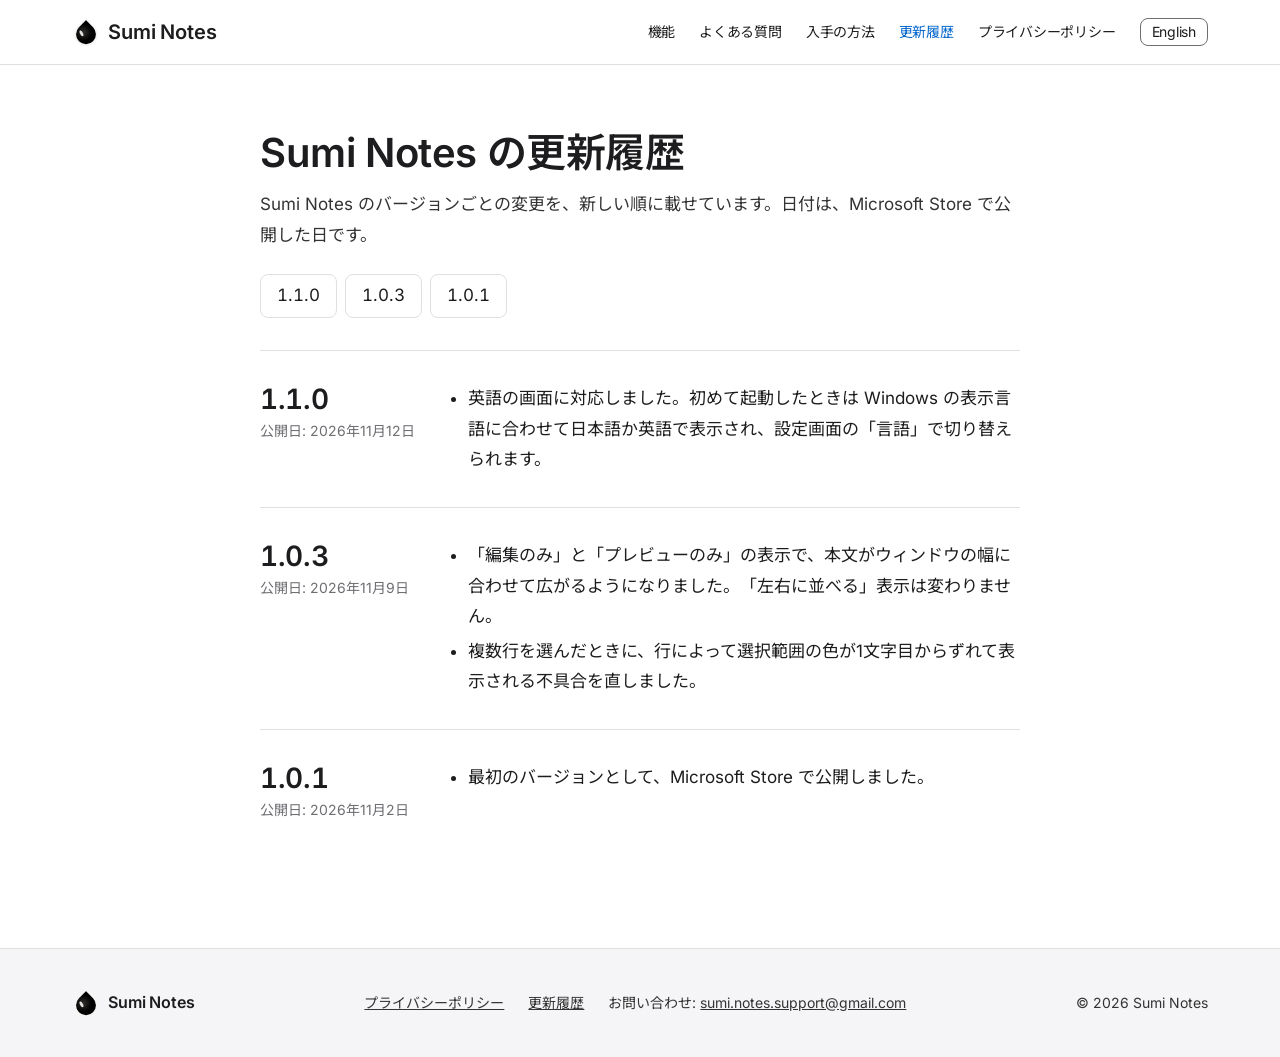
==== commit 44513392: "公式サイトの更新" ====
--- a/changelog.html
+++ b/changelog.html
@@ -11,7 +11,7 @@
     <title>更新履歴 — Sumi Notes</title>
     <meta
       name="description"
-      content="Windows のノートアプリ「Sumi Notes」の更新履歴です。版ごとの変更を、新しい順に載せています。"
+      content="Windows のノートアプリ「Sumi Notes」の更新履歴です。バージョンごとの変更を、新しい順に載せています。"
     />
     <link rel="alternate" hreflang="ja" href="changelog.html" />
     <link rel="alternate" hreflang="en" href="en/changelog.html" />
@@ -119,12 +119,17 @@
         <h1 class="prose__title">Sumi Notes の更新履歴</h1>
 
         <p class="changelog__lead" data-testid="changelog-lead">
-          Sumi Notes の版ごとの変更を、新しい順に載せています。日付は、Microsoft Store
+          Sumi Notes のバージョンごとの変更を、新しい順に載せています。日付は、Microsoft Store
           で公開した日です。
         </p>
 
-        <nav class="changelog__index" aria-label="版の一覧" data-testid="changelog-index">
+        <nav class="changelog__index" aria-label="バージョンの一覧" data-testid="changelog-index">
           <ul class="changelog__index-list">
+            <li>
+              <a class="changelog__index-link" href="#v1.1.0" data-testid="changelog-index-1.1.0"
+                >1.1.0</a
+              >
+            </li>
             <li>
               <a class="changelog__index-link" href="#v1.0.3" data-testid="changelog-index-1.0.3"
                 >1.0.3</a
@@ -137,6 +142,20 @@
             </li>
           </ul>
         </nav>
+
+        <section class="changelog__release" data-testid="release-1.1.0" data-version="1.1.0">
+          <h2 class="changelog__version" id="v1.1.0" data-testid="release-version-1.1.0">1.1.0</h2>
+          <p class="changelog__date" data-testid="release-date-1.1.0">
+            公開日:
+            <time datetime="2026-11-12">2026年11月12日</time>
+          </p>
+          <ul class="changelog__changes" data-testid="release-changes-1.1.0">
+            <li>
+              英語の画面に対応しました。初めて起動したときは Windows
+              の表示言語に合わせて日本語か英語で表示され、設定画面の「言語」で切り替えられます。
+            </li>
+          </ul>
+        </section>
 
         <section class="changelog__release" data-testid="release-1.0.3" data-version="1.0.3">
           <h2 class="changelog__version" id="v1.0.3" data-testid="release-version-1.0.3">1.0.3</h2>
@@ -159,7 +178,7 @@
             公開日: <time datetime="2026-11-02">2026年11月2日</time>
           </p>
           <ul class="changelog__changes" data-testid="release-changes-1.0.1">
-            <li>最初の版として、Microsoft Store で公開しました。</li>
+            <li>最初のバージョンとして、Microsoft Store で公開しました。</li>
           </ul>
         </section>
       </article>
